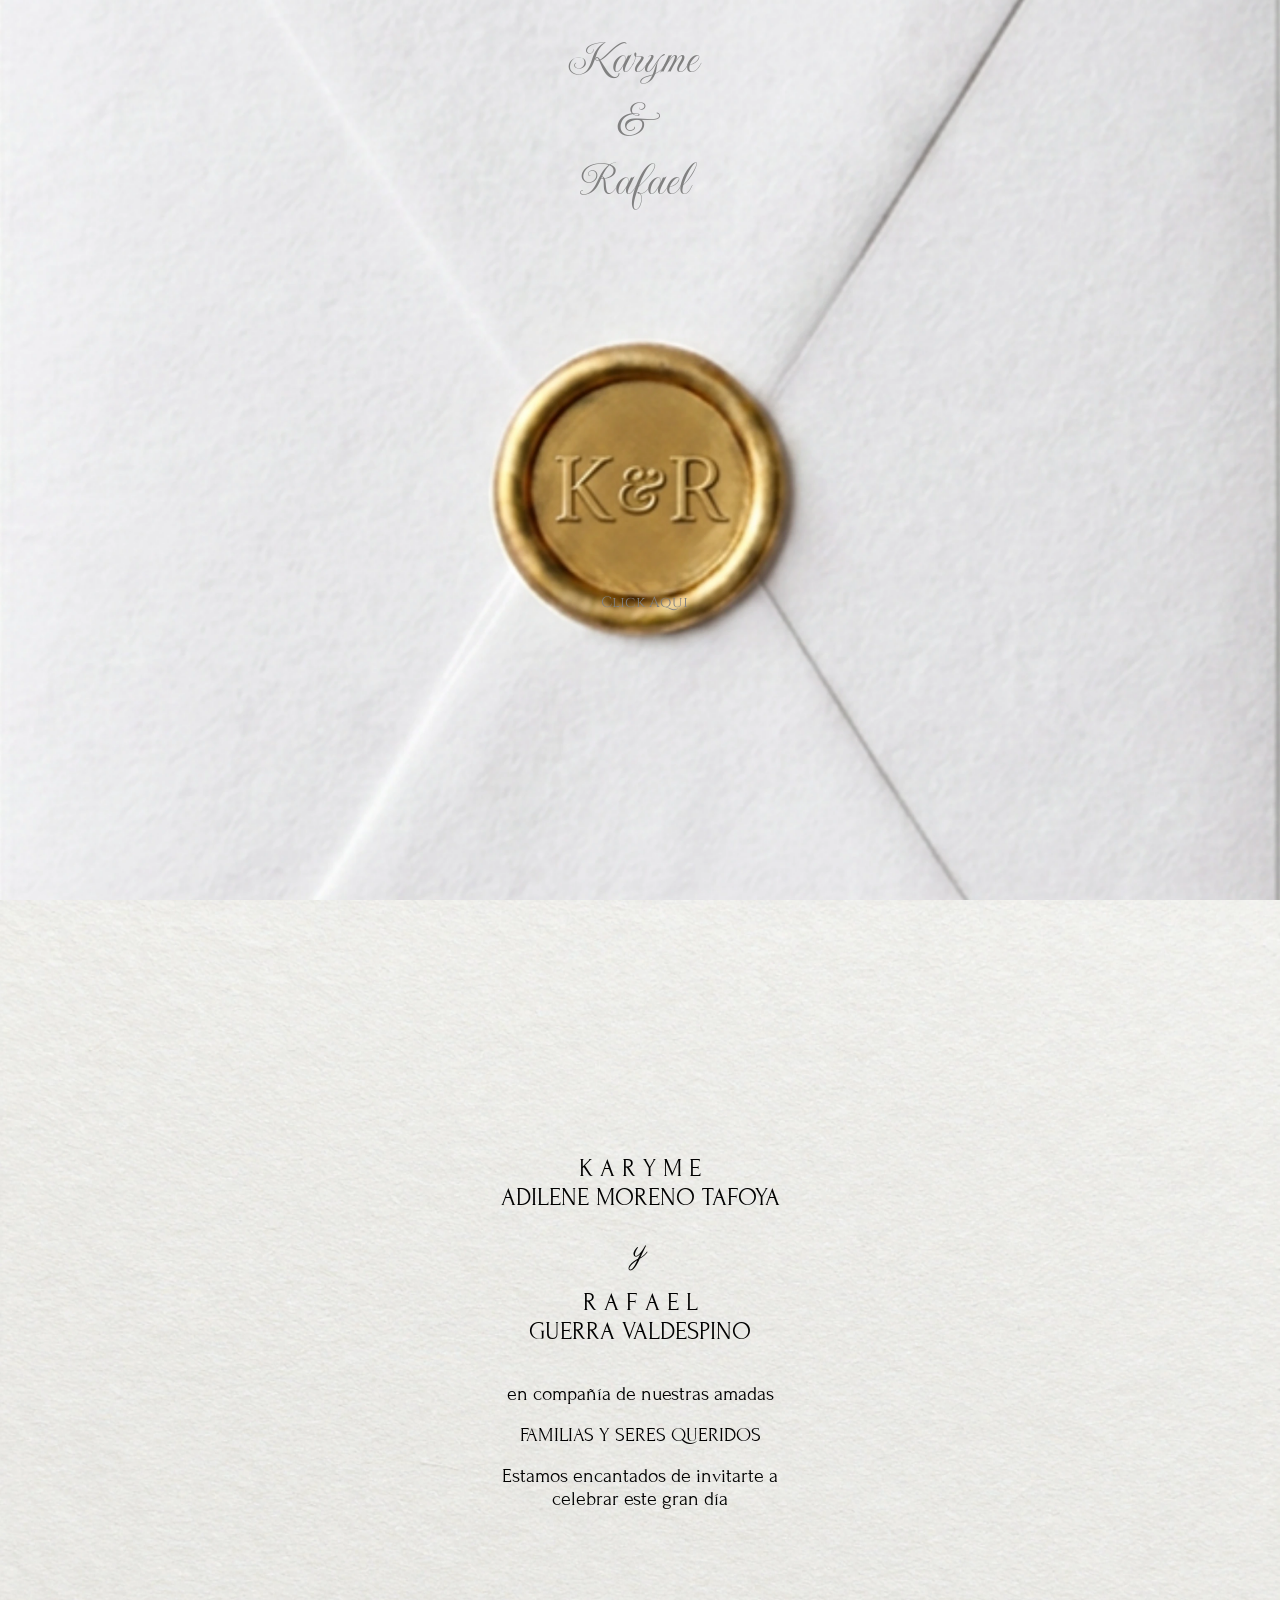
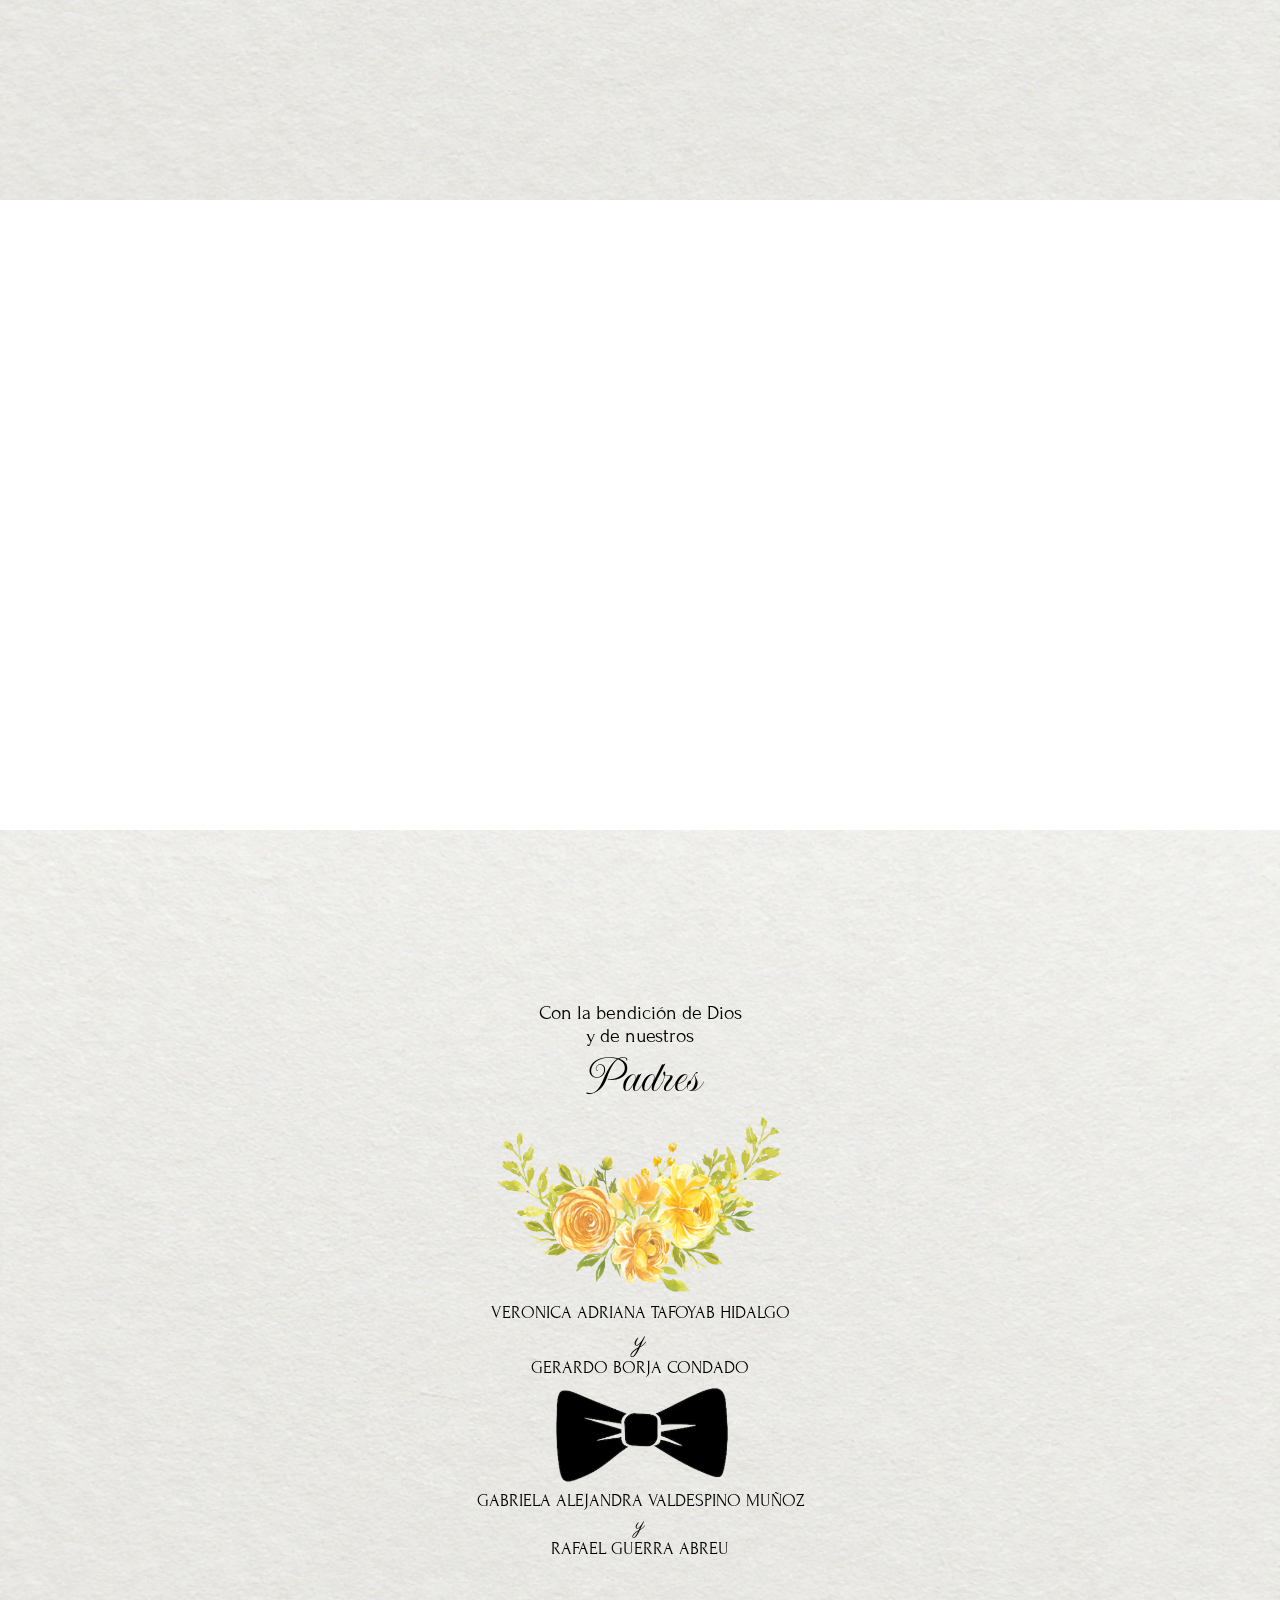
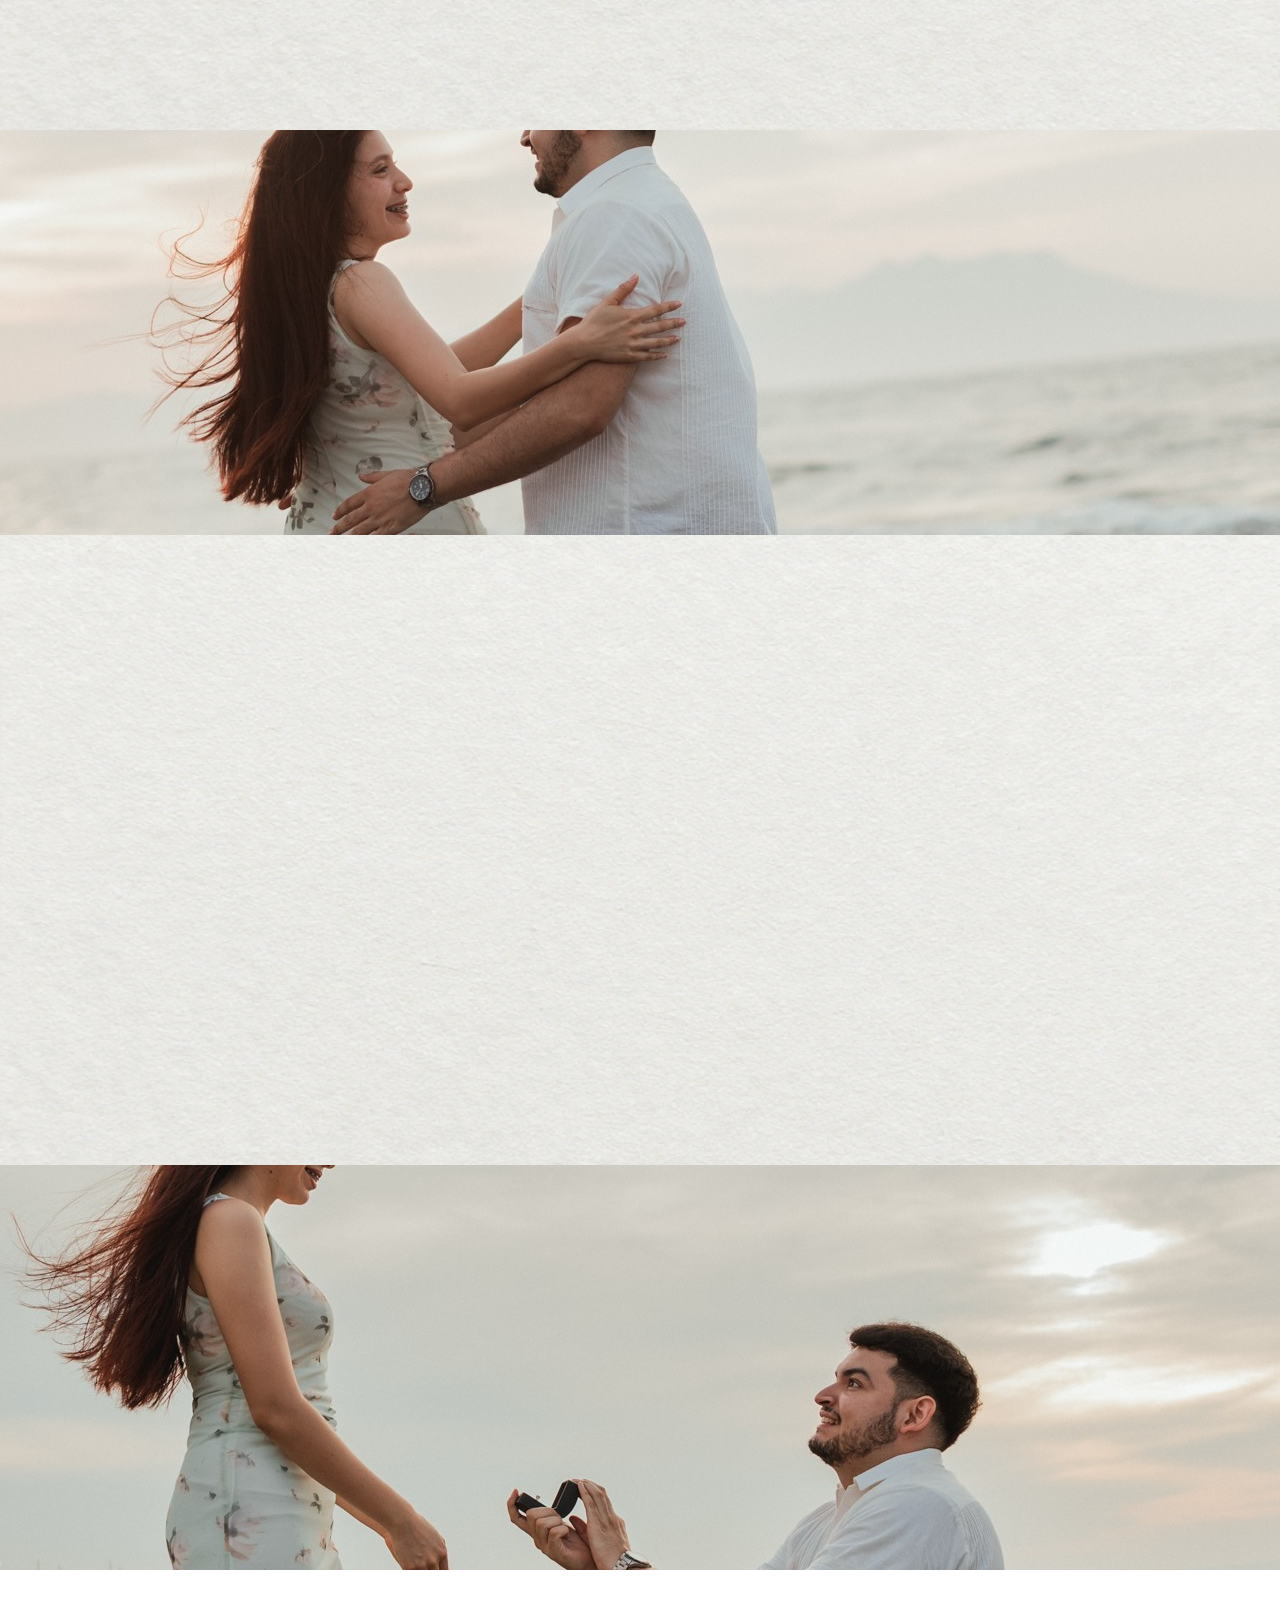
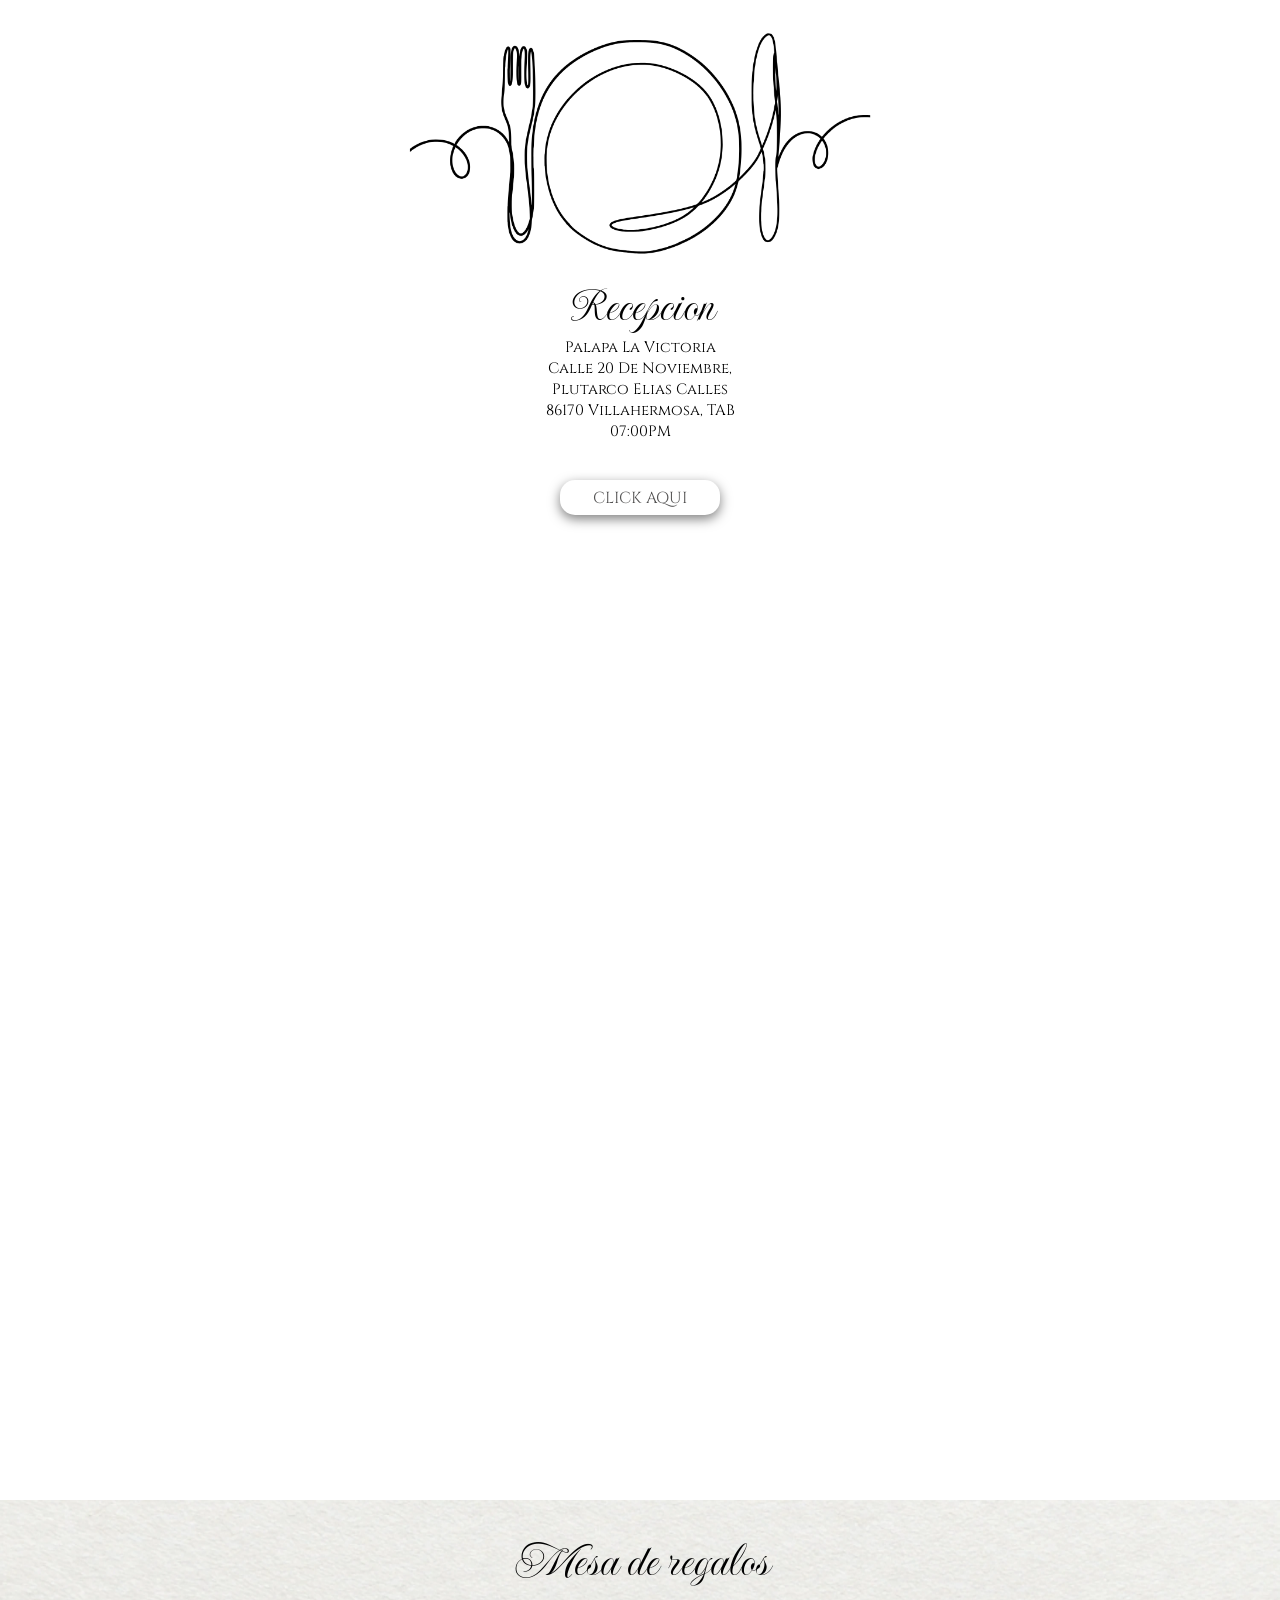
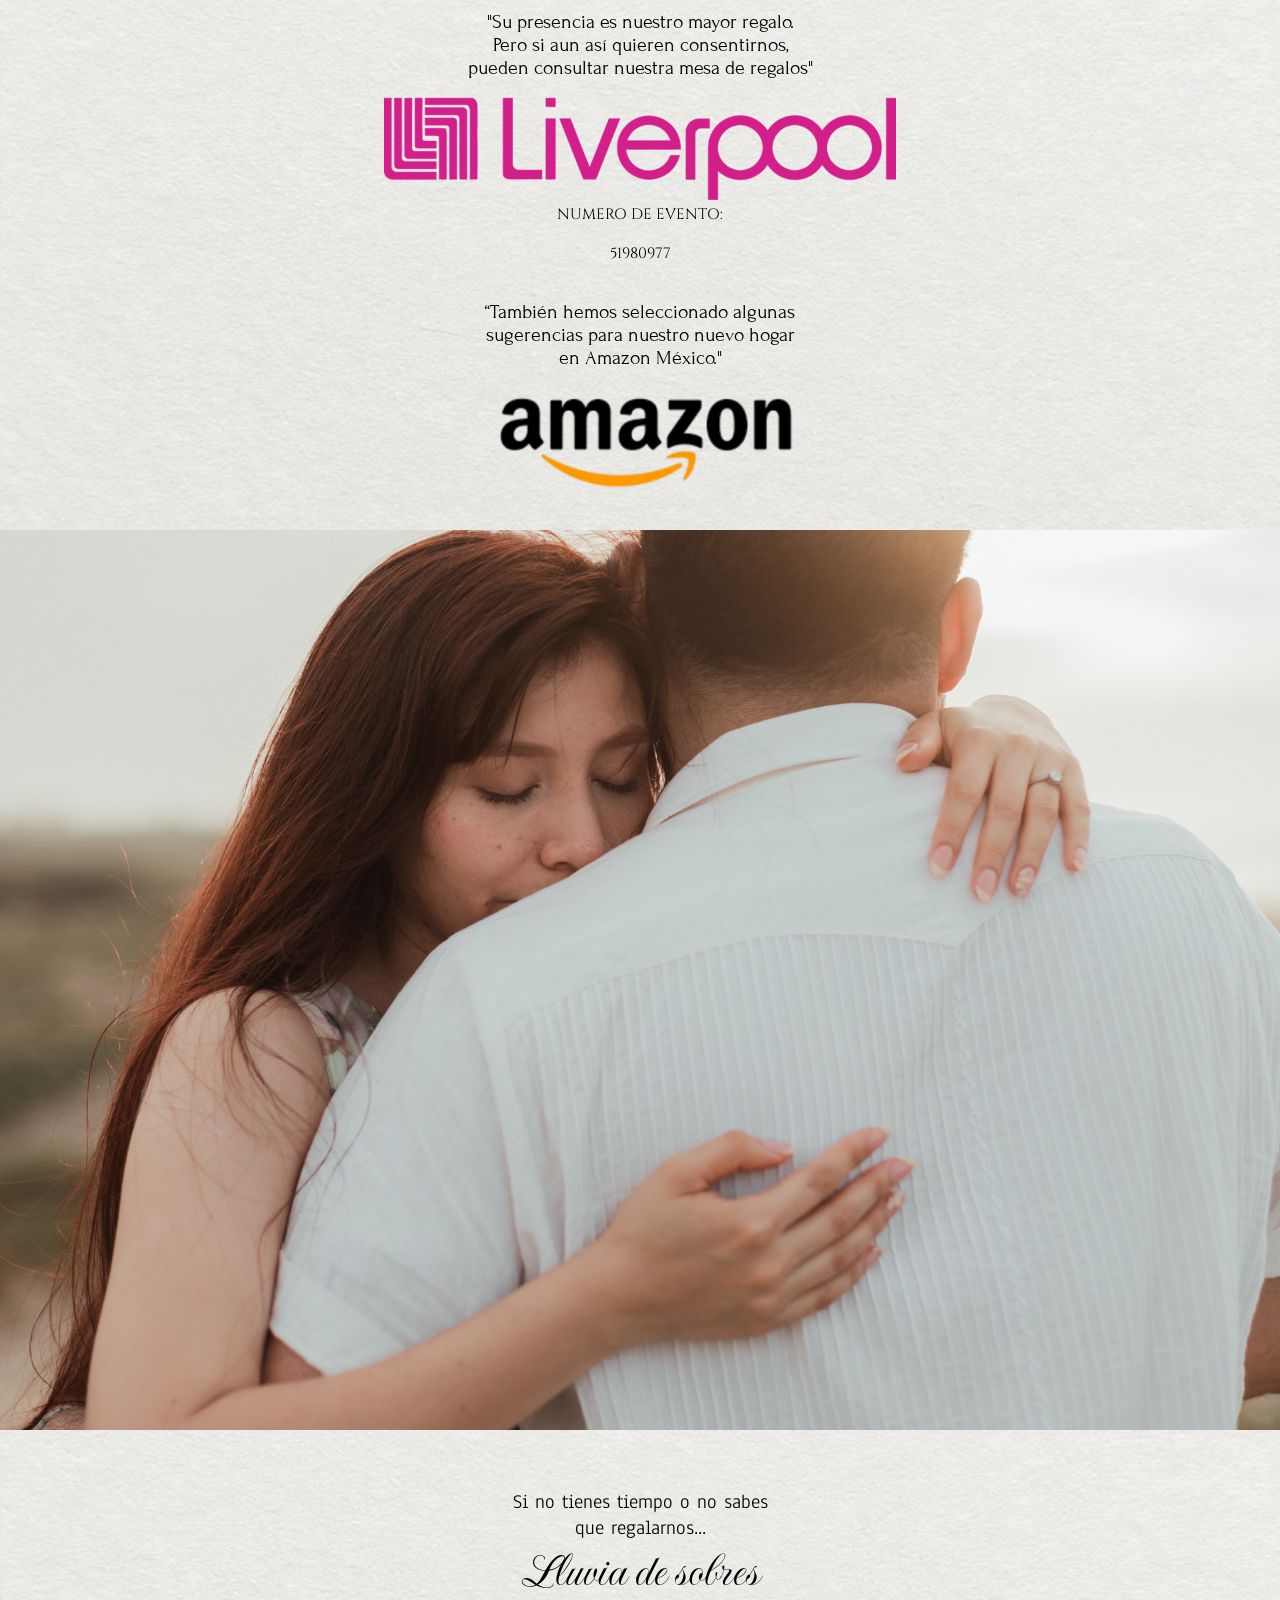
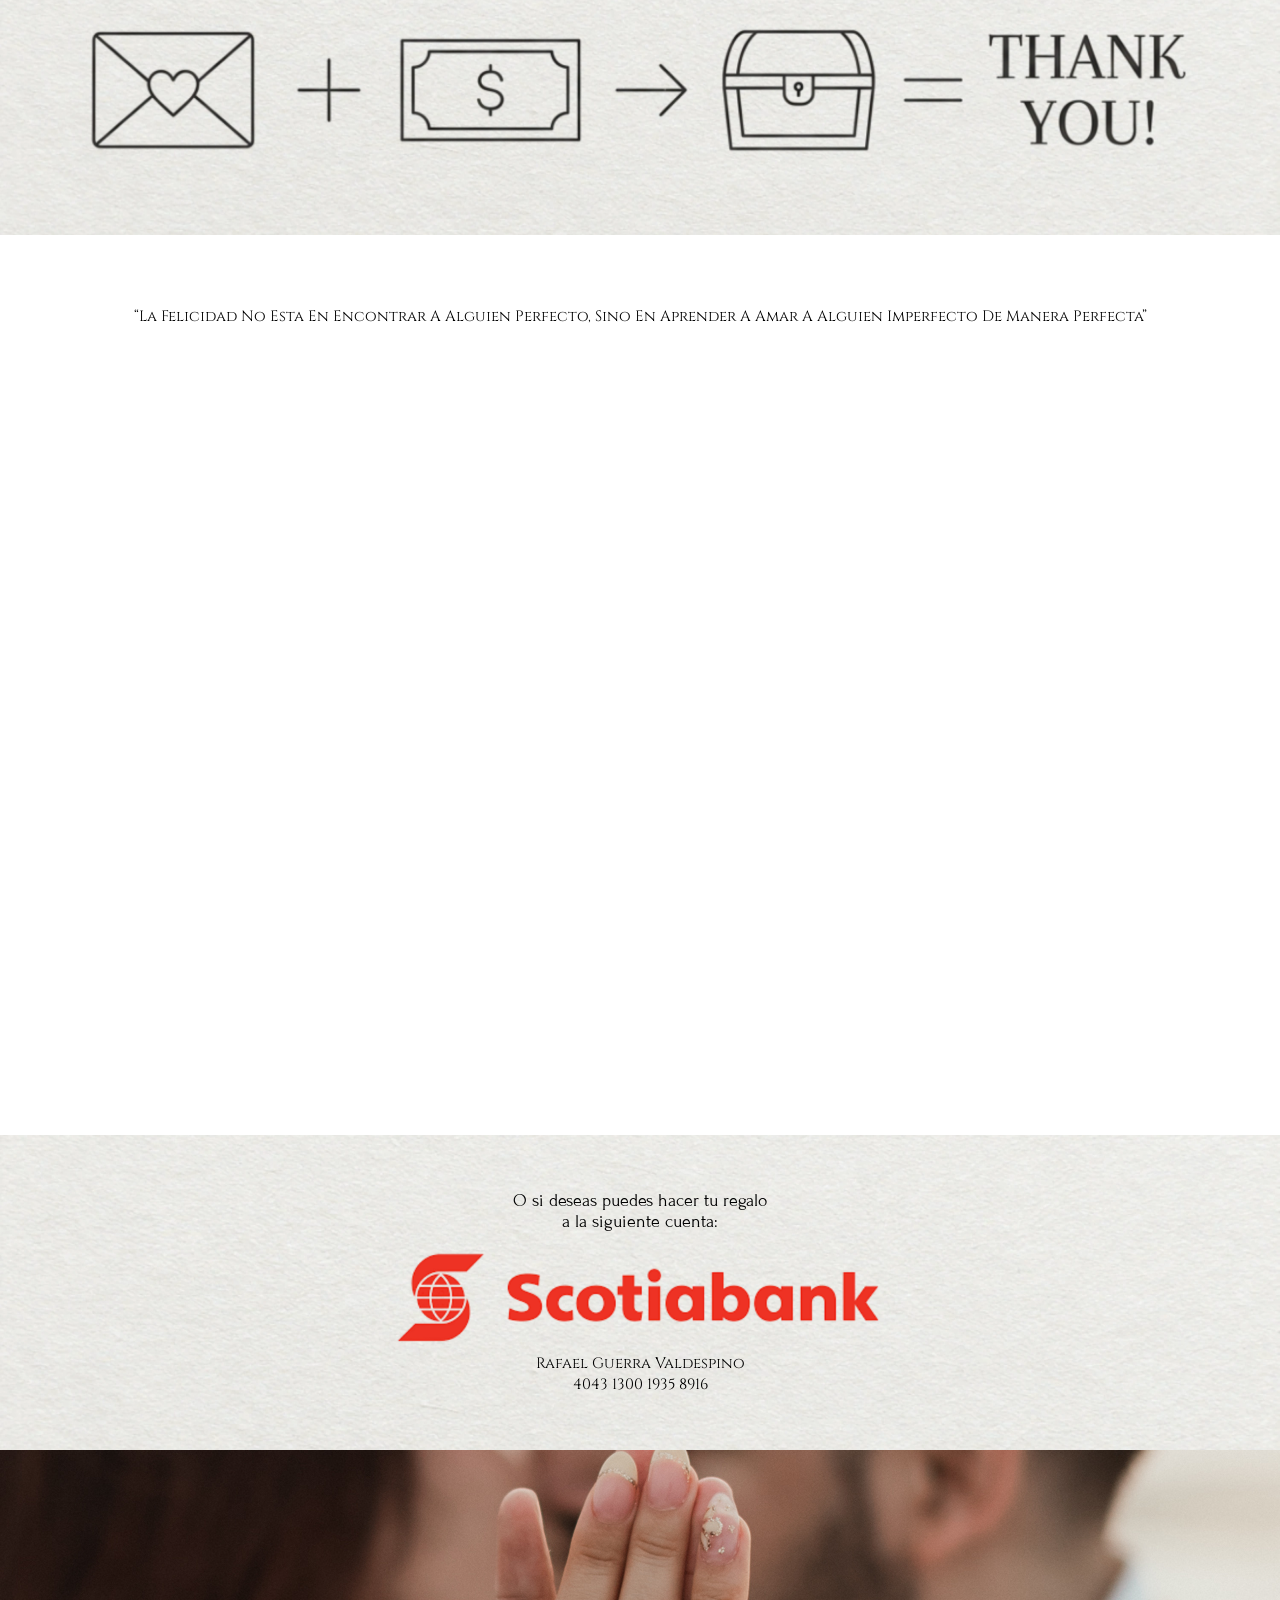
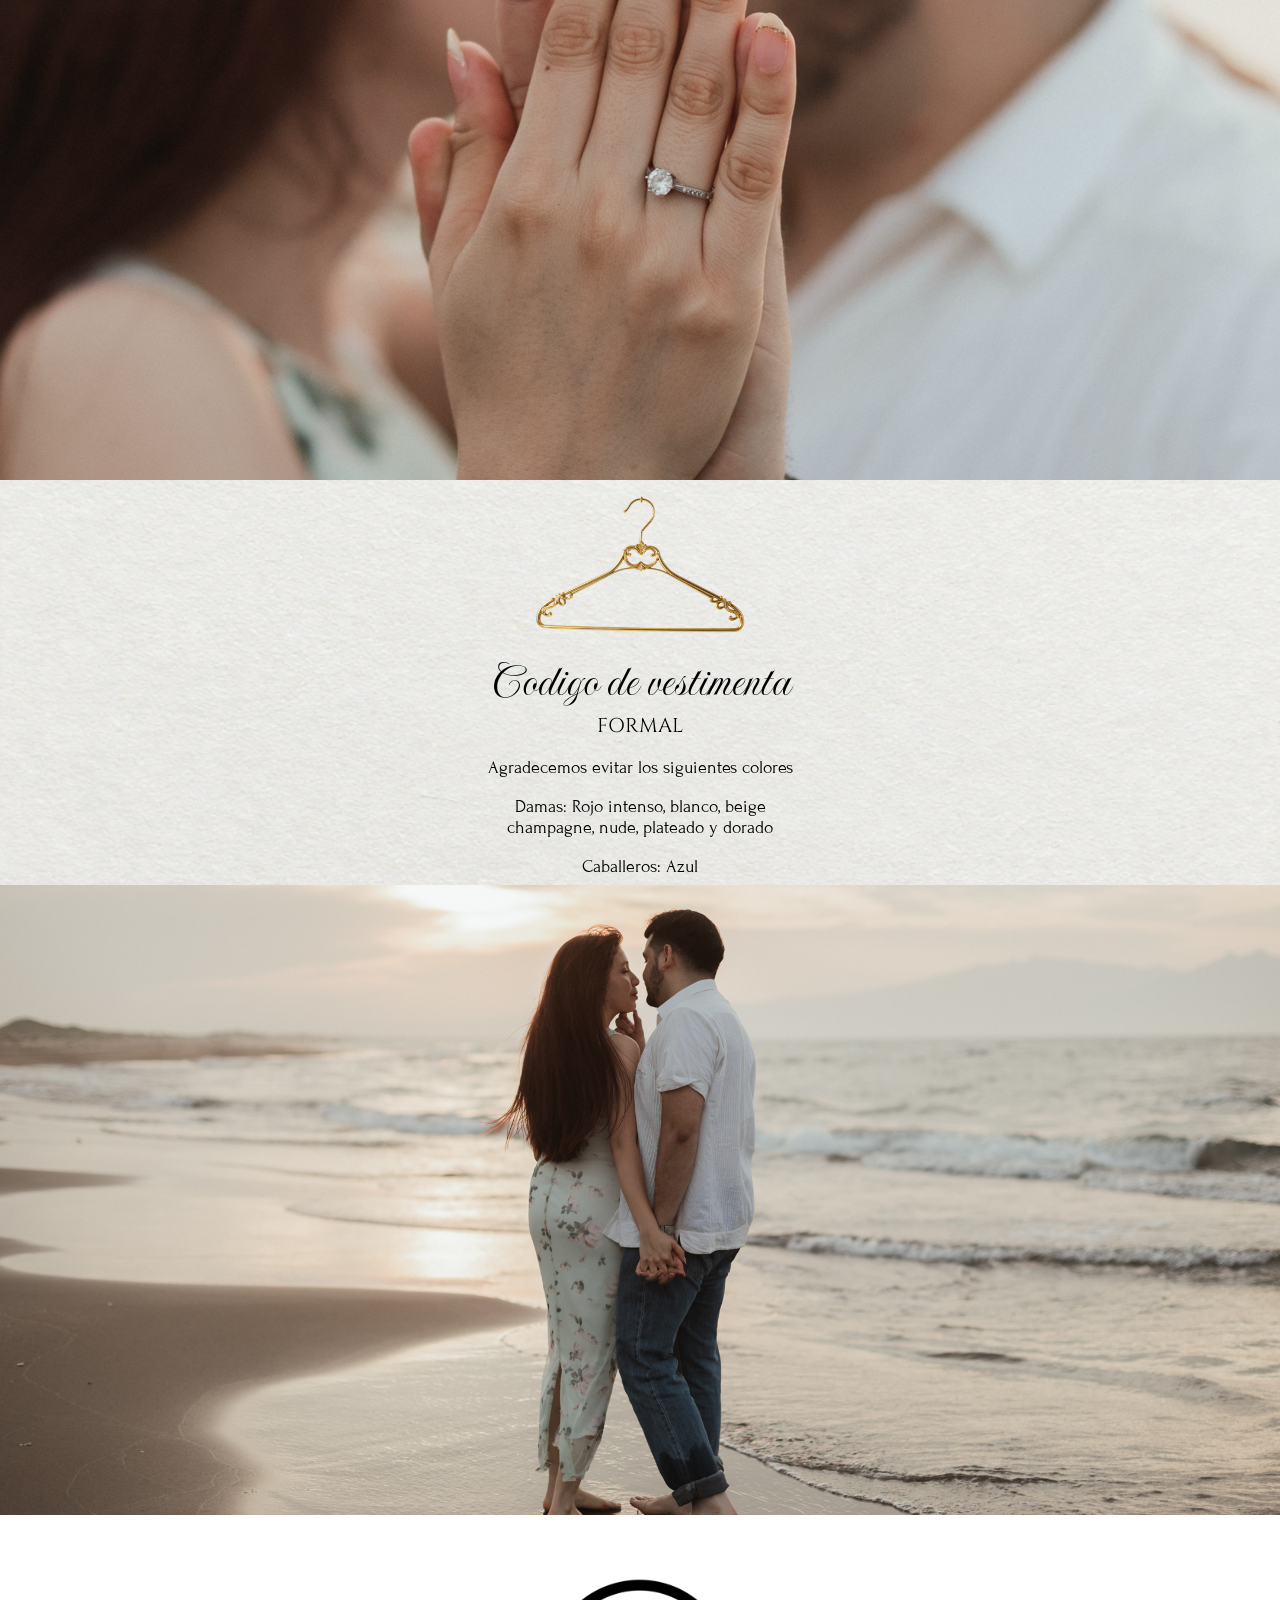
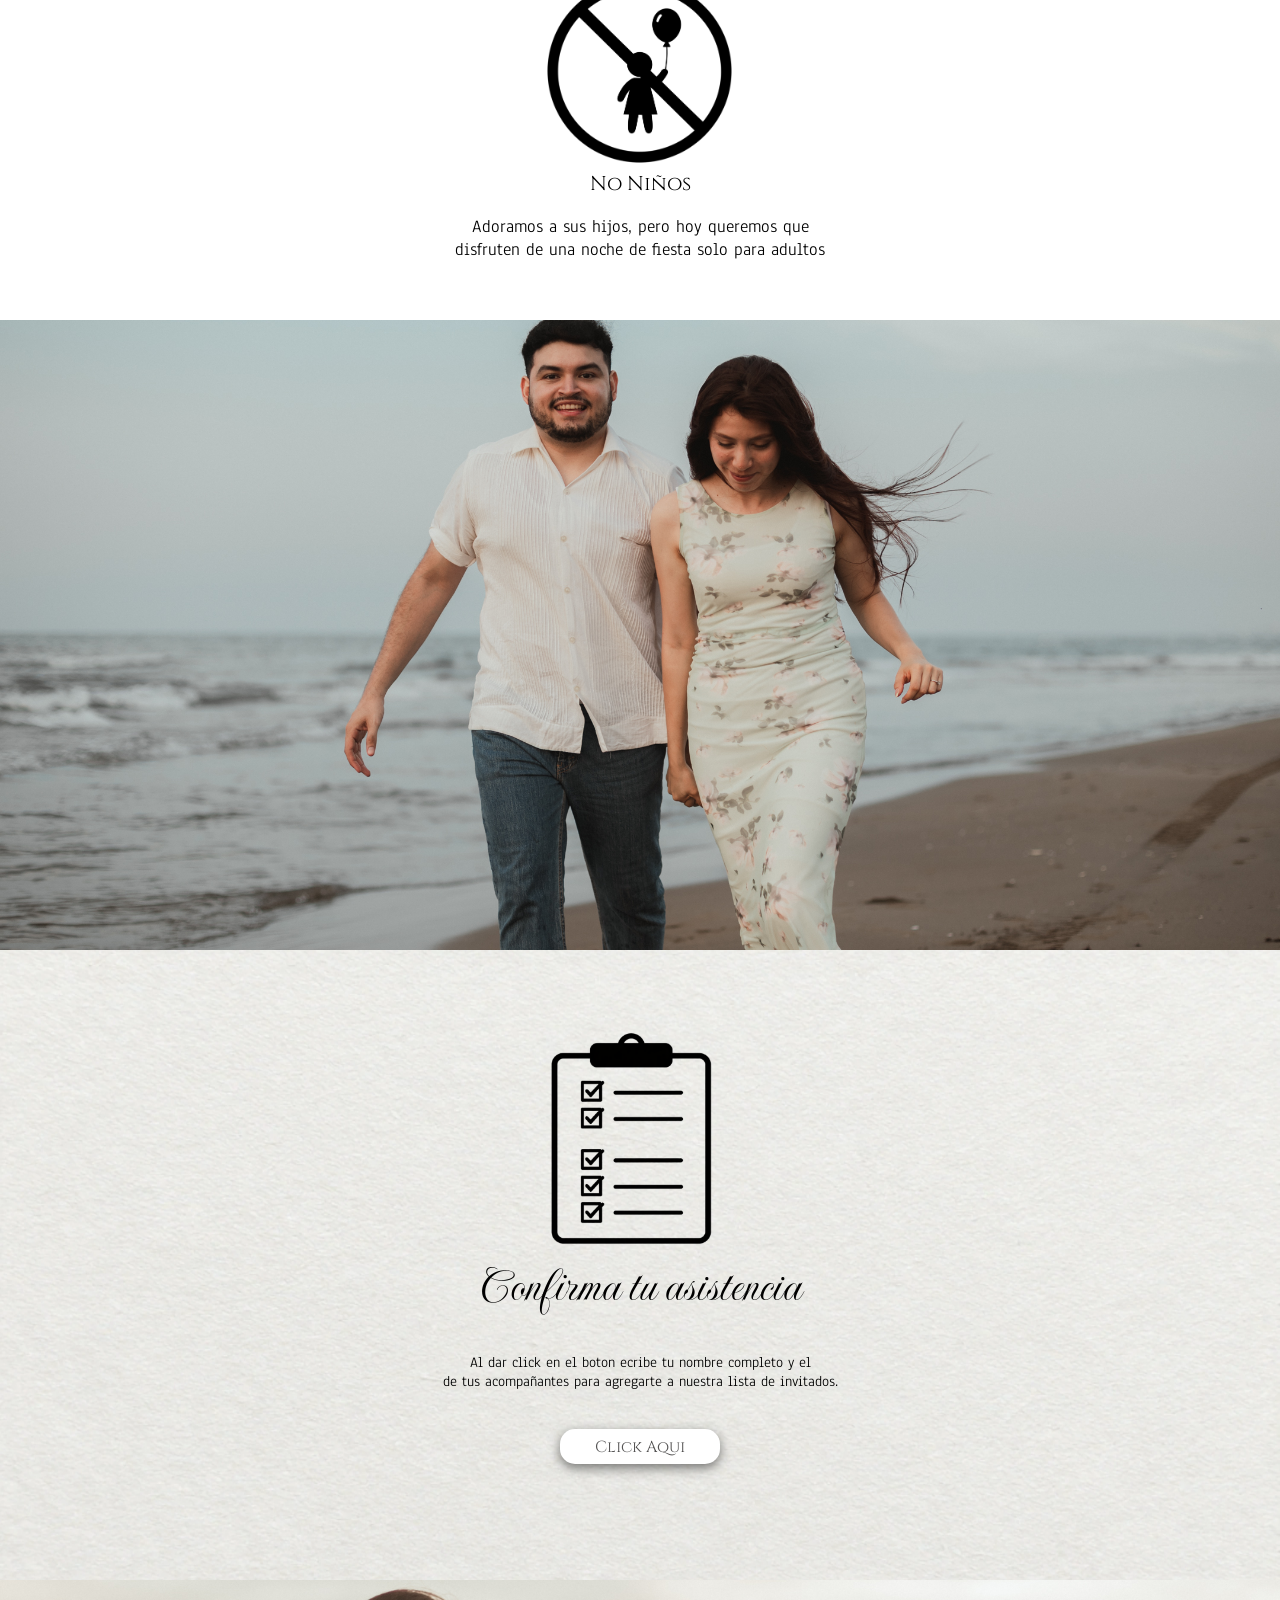
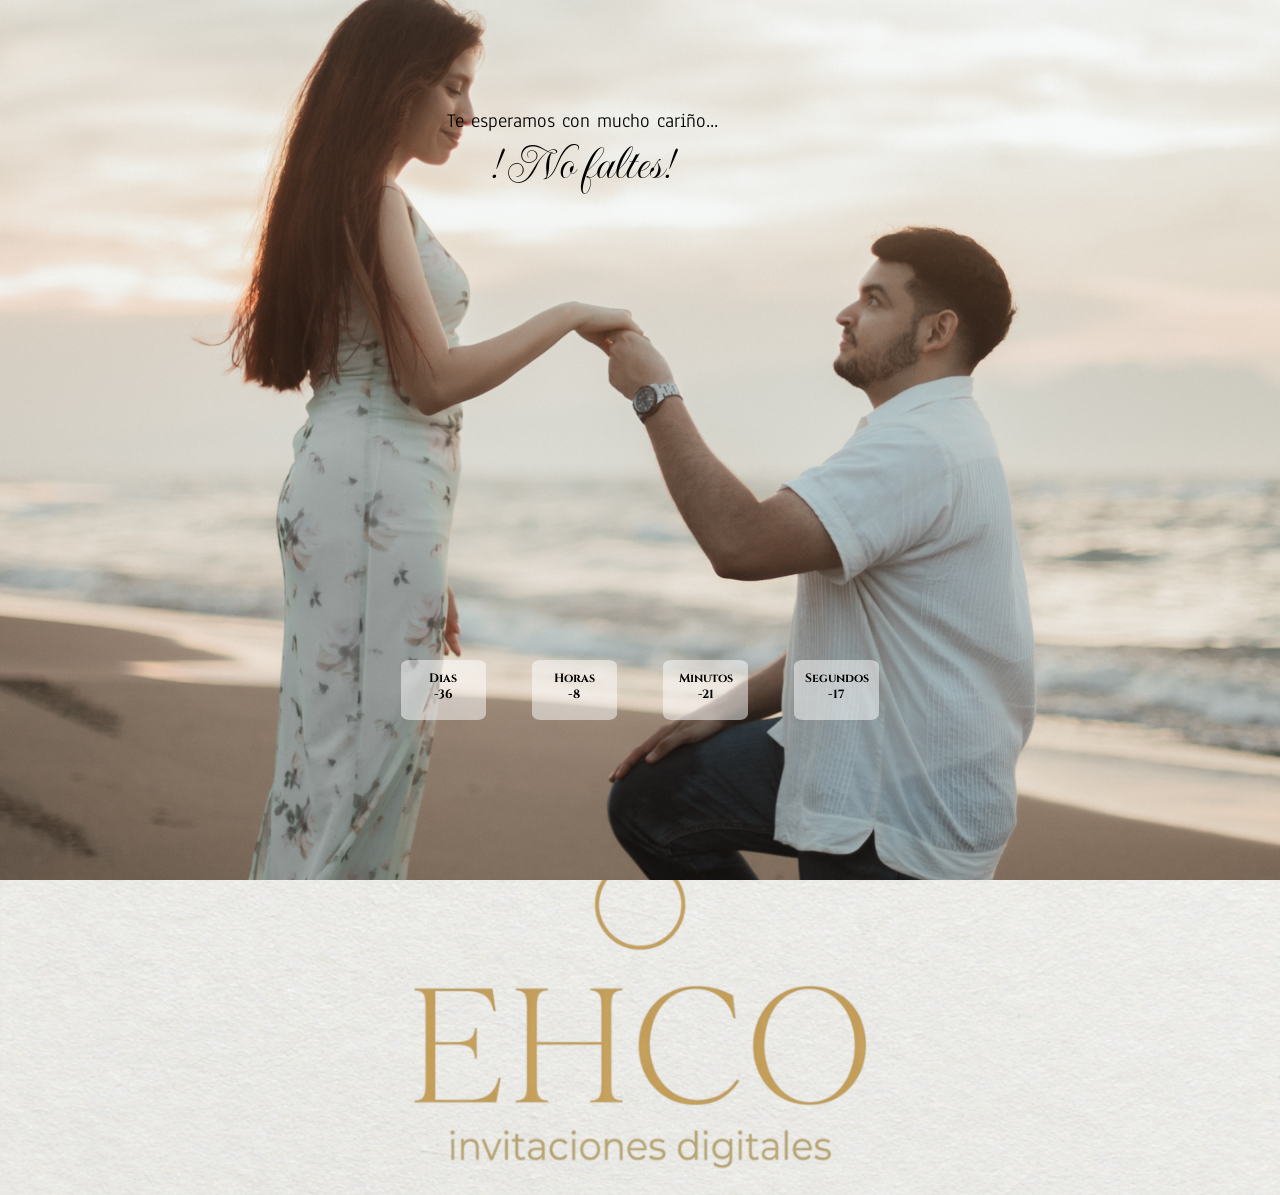
==== cynthia-sergio.html @ 46e9c55d "folder cynthia-sergio" ====
<!DOCTYPE html>
<html lang="en">
<head>
    <meta charset="UTF-8">
    <meta name="viewport" content="width=device-width, initial-scale=1.0">
    <title>Cynthia & Sergio</title>
    <link rel="stylesheet" href="styles.css"> 
    <link rel="icon" href="Kari-Rafa/img/anillos.png" type="image/png">  


    <link rel="preconnect" href="https://fonts.googleapis.com">
    <link rel="preconnect" href="https://fonts.gstatic.com" crossorigin>
    <link href="https://fonts.googleapis.com/css2?family=Anaheim:wght@400..800&family=Baskervville+SC:wght@400..700&family=Cedarville+Cursive&family=Cinzel:wght@400..900&family=Forum&family=Imperial+Script&family=Italianno&family=Parisienne&display=swap" rel="stylesheet">


</head>
<body>

<!--Cubierta-->
    <div id="botonPlay" class="contenedor-grande bg cover vanish-off">

        <div>
            <div class="texto-en-imagen imperial gray fs-50"><br><br> Karyme <br>& <br> Rafael</div>
            <button class="button-transparent cinzel gray fs-15">Click aqui</button>

        </div>

    </div>


<!-- El audio sin controles -->
    <audio id="miAudio" src="Kari-Rafa/Hasta Donde Te Quiero.mp3"></audio>

<!--Seccion 1-->
    <div class="contenedor-grande bg img1">
        <div class="texto-en-imagen">
            <p class="parisienne black fs-50"> <br>¡Nos casamos!</p>
            <p class="forum black fs-18">“Desde el primer día elegimos amarnos con la mirada puesta en el futuro. Hoy celebramos el inicio de nuestro para siempre” </p>
        </div>
    </div>
<!--Seccion 2-->
    <div class="contenedor-grande bg main">
        <div>
            <p class="forum black fs-25">K A R Y M E</p>
            <p class="forum black fs-25">ADILENE MORENO TAFOYA</p>
            <p><br></p>
            <P class="parisienne black fs-30">y</P>
            <p><br></p>
            <p class="forum black fs-25">R A F A E L</p>
            <p class="forum black fs-25">GUERRA VALDESPINO</p>
            <p><br></p>
            <p><br></p>
            <p class="forum black fs-20">en compañía de nuestras amadas</p>
            <p><br></p>
            <p class="forum black fs-20">FAMILIAS Y SERES QUERIDOS</p>
            <p><br></p>
            <p class="forum black fs-20">Estamos encantados de invitarte a  <br> celebrar este gran día</p>
            <p><br></p>
            <p><br></p>
        </div>
        <img class="imagen-extra-grande top left deg-180" src="Kari-Rafa/img/flowers-yellow.png" alt="">
        <img class="imagen-extra-grande bottom right deg-0" src="Kari-Rafa/img/flowers-yellow.png" alt="">

    </div>
<!--Seccion 3-->
<div class="contenedor-mediano">
    <img id="zoom-out-1" src="Kari-Rafa/img/004.jpg" alt="">
</div>


<!--Seccion 4-->
    <div class="contenedor-grande bg main">
        <div>
            <p class="forum black fs-20">Con la bendición de Dios <br> y de nuestros </p>
            <p class="imperial black fs-50">Padres</p>
            <img class="imagen-mediana" src="Kari-Rafa/img/ramo.png" alt="">
            <p class="forum black fs-18">VERONICA ADRIANA TAFOYAB HIDALGO</p>
            <p class="parisienne black fs-25">y</p>
            <p class="forum black fs-18">GERARDO BORJA CONDADO</p>
            <img class="imagen-chica" src="Kari-Rafa/img/corbatin4.png" alt="">
            <p class="forum black fs-18">GABRIELA ALEJANDRA VALDESPINO MUÑOZ</p>
            <p class="parisienne black fs-20">y</p>
            <p class="forum black fs-18">RAFAEL GUERRA ABREU</p>
        </div>
        <img class="imagen-grande top right deg-270" src="Kari-Rafa/img/flowers-yellow.png" alt="">
        <img class="imagen-grande bottom left deg-90" src="Kari-Rafa/img/flowers-yellow.png" alt="">
    </div>

<!--Seccion 5 -->
    <div class="contenedor-chico">
        <img id="zoom-in-1" src="Kari-Rafa/img/041.jpg" alt="">

    </div>

<!--Seccion 6-->
<!--    <div class="contenedor-chico bg bg1">
        <div>
            <img class="imagen-mediana" src="Kari-Rafa/img/rings.png" alt="">
            <p class="cinzel black fs-15">Y la compañia de nuestros</p>
            <p class="cinzel black fs-20">Padrinos</p>
            <p class="imperial black fs-30">Angeles Gutierrez</p>
            <p>&</p>
            <p class="imperial black fs-30">Edgar Ponce</p>
        </div>

        
        
        <img class="imagen-grande left-slide" src="Kari-Rafa/img/flowers-yellow.png" alt="">
    </div>
-->



<!--Seccion 7-->

    <div class="contenedor-mediano bg main">
        <img class="imagen-jumbo" src="Kari-Rafa/img/bg-fecha.png" alt="">
    </div>



<!--Seccion 8
    <div class="contenedor-chico">
        
        <div>
            <img class="imagen-chica" src="Kari-Rafa/img/cruz.png" alt="">
            <p class="imperial black fs-50">Misa</p>
            <p class="cinzel black fs-15">PARROQUIA INMACULADA CONCEPCION</p>
            <p class="cinzel black fs-15">Rafaela Rodriguez 6, El Jito,<br>85280 Etchojoa, Son.</p>
            <p class="cinzel black fs-15">05:00PM</p>
            <button class="button cinzel black"><a href="https://maps.app.goo.gl/ZY2rCdNDNii6emWr8" target="_blank">click aqui</a></button>
            
        </div>
    </div>
-->


<!--Seccion 9-->
<div class="contenedor-chico">
    <img id="zoom-in-2" src="Kari-Rafa/img/010 .jpg" alt="">
</div>


<!--Seccion 10-->
<div class="contenedor-mediano bg bg1">
        
    <div>
        <img class="imagen-grande" src="Kari-Rafa/img/losa.png" alt="">
        <p class="imperial black fs-50">Recepcion</p>
        <p class="cinzel black fs-15">Palapa La Victoria <br> Calle 20 de Noviembre,<br>Plutarco Elias Calles <br>86170 Villahermosa, TAB</p>
        <p class="cinzel black fs-15">07:00PM</p>
        <button class="button-bg cinzel black"><a href="https://maps.app.goo.gl/QDKrQtoynBu63t4M9" target="_blank">CLICK AQUI</a></button>
        
    </div>
    <img class="imagen-mediana deg-270 top right" src="Kari-Rafa/img/flowers-yellow.png" alt="">
    <img class="imagen-mediana deg-90 bottom left" src="Kari-Rafa/img/flowers-yellow.png" alt="">
</div>

<!--Seccion 11-->
    <div class="contenedor-grande bg img1">   </div>


<!--Seccion 12-->
    <div class="contenedor-mediano bg main">
        <div>
            <p class="imperial black fs-50">Mesa de regalos</p><br>
            <p class="forum black fs-20">"Su presencia es nuestro mayor regalo. <br> Pero si aun así quieren consentirnos, <br> pueden consultar nuestra mesa de regalos"</p>
            <p><br></p>
            <img class="imagen-grande" src="Kari-Rafa/img/liverpool.png" alt="">
            <br><p class="cinzel black fs-15">NUMERO DE EVENTO:</p><br>
            <P class="cinzel black fs-15">51980977</P><br><br>


            <p class="forum black fs-20">“También hemos seleccionado algunas <br> sugerencias para nuestro nuevo hogar <br> en Amazon México."</p>
            <p><br></p>
            <a href="https://www.amazon.com.mx/wedding/guest-view/JQ2LMXZ1VRI8"><img class="imagen-mediana" src="Kari-Rafa/img/amazon.png" alt=""></a>
    
        </div>
    </div>

<!--Seccion 13-->
    <div class="contenedor-grande bg img2"></div>
<!--Seccion 14-->
   <div class="contenedor-chico bg main">
        <div>
            <img class="imagen-chica" src="Kari-Rafa/img/sobre-corazon.png" alt="">
            <p class="anaheim black fs-20">Si no tienes tiempo o no sabes <br> que regalarnos...</p>
            <p class="imperial black fs-50">Lluvia de sobres</p>
            <img class="imagen-jumbo" src="Kari-Rafa/img/sobre.png" alt="">
        </div>
   </div>
<!--Seccion 15-->
    <div class="contenedor-grande bg img3">
        <div class="texto-en-imagen cinzel black fs-15">“La felicidad no esta en encontrar a alguien perfecto, sino en aprender a amar a alguien imperfecto de manera perfecta”</div>
    </div>
<!--Seccion 16-->
    <div class="contenedor-extra-chico bg main">
        <div>
            <p class="forum black fs-18">O si deseas puedes hacer tu regalo <br> a la siguiente cuenta:</p><br>
            <img class="imagen-grande" src="Kari-Rafa/img/banco-scotia.png" alt="">
            <p class="cinzel black fs-15">Rafael Guerra Valdespino</p>
            <P class="cinzel black fs-15">4043 1300 1935 8916</P>
        </div>
    </div>
<!--Seccion 17-->
<div class="contenedor-mediano">
    <img id="zoom-out-2" src="Kari-Rafa/img/054.jpg" alt="">
</div>
<!--Seccion 18-->
<div class="contenedor-chico bg main">
    <div>
        <img class="imagen-mediana" src="Kari-Rafa/img/gancho.png" alt="">
        <p class="imperial black fs-50">Codigo de vestimenta</p>
        <p class="cinzel black fs-20">FORMAL</p><br>
        <P class="forum black fs-18">Agradecemos evitar los siguientes colores</P><br>
        <P class="forum black fs-18">Damas: Rojo intenso, blanco, beige <br>  champagne, nude, plateado y dorado</P>
        <br><P class="forum black fs-18">Caballeros: Azul </P>
        
    </div>
</div>

<!--Seccion 19-->

    <div class="contenedor-mediano bg img4"></div>

   

<!--Seccion 20-->

<div class="contenedor-chico bg bg1">
    <div>
        <img class="imagen-chica" src="Kari-Rafa/img/no-kids.png" alt="">
        <p class="cinzel black fs-20">No niños</p><br>
        <p class="anaheim black fs-5">Adoramos a sus hijos, pero hoy queremos que <br> disfruten de una noche de fiesta solo para adultos</p>
    </div>
    <img class="imagen-mediana deg-270 top right" src="Kari-Rafa/img/flowers-yellow.png" alt="">
    <img class="imagen-mediana deg-90 bottom left" src="Kari-Rafa/img/flowers-yellow.png" alt="">
</div>
<!--Seccion 21-->
<div class="contenedor-mediano bg img7">


</div>


<!--Seccion 22-->

<div class="contenedor-mediano bg main">
    <div>
        <img class="imagen-chica" src="Kari-Rafa/img/check.png" alt="">
        <p class="imperial black fs-50">Confirma tu asistencia</p>
        <p><br><br></p>
        <p class="anaheim black fs-15"> Al dar click en el boton ecribe tu nombre completo y el <br> de tus acompañantes para agregarte a nuestra lista de invitados.</p>
        <button class="button cinzel black"><a href="https://docs.google.com/forms/d/e/1FAIpQLSdJBKLsX7voGZj5PR9J-Li6R71xI9f-EENSNxwW7a6JtZ3few/viewform" target="_blank">Click aqui</a></button>
    </div>
</div>

<!--Seccion 23-->
<div class="contenedor-grande bg img6">
    <div class="Counter-contenedor">
        <p class="anaheim black fs-20 texto-en-imagen">Te esperamos con mucho cariño...</p>
        <p class="imperial black texto-en-imagen">!No faltes!</p><br><br><br><br>
        <div class="counter">
            <div class="box">
                <div class="cinzel black fs-12">  Dias  </div>
                <div id="dias" class="number cinzel black fs-12">00</div>
            </div>
            <div class="box">
                <div class="cinzel black fs-12">  Horas </div>
                <div id="horas" class="number cinzel black fs-12">24</div>
            </div>  
            <div class="box">
                <div class="cinzel black fs-12">Minutos </div>
                <div id="minutos" class="number cinzel black fs-12">365</div>
            </div>
            <div class="box">
                <div class="cinzel black fs-12">Segundos</div>
                <div id="segundos" class="number cinzel black fs-12">24</div>
            </div>
        </div>
    </div>
</div>

<!--Seccion final-->
<div class="contenedor-extra-chico bg main">
    <img class="imagen-extra-grande" src="img/EHCO.png" alt="">
</div>



    <!--MAQUETADO PRINCIPAL

    <div class="contenedor-grande bg bg1"> 

        <div>
            <h1>Este es un H1</h1>
            <p>parrafos medianos</p>
            <img class="imagen-mediana" src="Kari-Rafa/img/rings.png" alt="">
            <p>parrafos medianos</p>
            <p>parrafos medianos</p>
            <img class="imagen-mediana" src="Kari-Rafa/img/traje.png" alt="">
            <p>parrafos medianos</p>
            <p>parrafos medianos</p>
            <img class="imagen-mediana" src="Kari-Rafa/img/Vestido.png" alt="">
            <p>parrafos medianos</p>
            <p>parrafos medianos</p>
            <p>parrafos medianos</p>
            <p>parrafos medianos</p>
            <p>parrafos medianos</p>
            <p>parrafos medianos</p>
        </div>

        <img class="top imagen-chica" src="Kari-Rafa/img/anillos.png" alt="">
        <img class="bottom imagen-chica" src="Kari-Rafa/img/anillos.png" alt="">
        <img class="left imagen-chica" src="Kari-Rafa/img/anillos.png" alt="">
        <img class="right imagen-chica" src="Kari-Rafa/img/anillos.png" alt="">
        <img class="bottom right imagen-chica" src="Kari-Rafa/img/anillos.png" alt="">
        <img class="top left imagen-chica" src="Kari-Rafa/img/anillos.png" alt="">
        
    
        

    </div>
    
    --> 






    <script src="https://unpkg.co/gsap@3/dist/gsap.min.js"></script>
    <script src="https://unpkg.com/gsap@3/dist/ScrollTrigger.min.js"></script>
    <script src="script.js"></script>
</body>
</html>
---- styles.css ----
body{
  margin:0;
}

/*Fonta families*/
/**************************************************************************************************/
/**************************************************************************************************/
.italianno{
  font-family: "Italianno", cursive;
  font-size: 50px;
  font-weight: normal;
  font-style: italic;
  text-shadow: 2px 2px 4px rgba(0, 0, 0, 0.3);
}

.Bacasime{
  font-family: "Bacasime Antique", cursive;
  font-size: 20px;
  font-weight: 300;
  font-style: normal;
}

.imperial{
  font-family: "Imperial Script", cursive;
  font-weight: 400;
  font-style: normal;
  font-size: 50px;
}


.anaheim {
  font-family: "Anaheim", sans-serif;
  font-optical-sizing: auto;
  font-weight: weight;
  font-style: normal;
  font-size: 18px;
}


.cinzel{
  font-family: "Cinzel", serif;
  font-optical-sizing: auto;
  font-weight: weight;
  font-style: normal;
  font-size: 16px;
  text-transform: capitalize ;
}


.forum {
  font-family: "Forum", serif;
  font-weight: 400;
  font-style: normal;
}


.parisienne {
  font-family: "Parisienne", cursive;
  font-weight: 400;
  font-style: normal;
}



.fs-12{
  font-size: 12px;
}

.fs-15{
  font-size: 15px;
}

.fs-18{
  font-size: 18px;
}
.fs-20{
  font-size: 20px;
}
.fs-25{
  font-size: 25px;
}
.fs-30{
  font-size: 30px;
}
.fs-50{
  font-size: 50px;
}
.bold{
  font-weight: bold;
}

/*Font Colors*/
/**************************************************************************************************/
/**************************************************************************************************/
.white{
  color: white;
}
.black{
  color: black;
}
.gray-shadow{
  color: transparent;
  background-color: rgba(13, 13, 13, 0.7);
  -webkit-background-clip: text;
  text-shadow: rgba(255,255,255,0.2) 0 5px 6px, rgba(51, 50, 50, 0.2) 1px 3px 3px;

}
.gray{
  color: gray;
}
/**************************************************************************************************/
/**************************************************************************************************/
.texto-en-imagen{
  position: relative;
  bottom:41vh;
  border-style: none;
  width: 90%;
}

/*Contenedores-espaciador*/
/**************************************************************************************************/
/**************************************************************************************************/

.contenedor-grande{
  display:flex; /*flex*/
  align-items: center;
  justify-content:center;
  text-align: center;
  width: 100%;
  height: 100vh;
  background-color: white;/*ELIMINAR*/
  position:relative;
  overflow: hidden;
  border-style: none;
}

.contenedor-mediano{
  display:flex; /*flex*/
  align-items: center;
  justify-content:center;
  text-align: center;
  width: 100%;
  height: 70vh;
  background-color: white;/*ELIMINAR*/
  position:relative;
  overflow: hidden;
  border-style: none;
}

.contenedor-chico{
  display:flex; /*flex*/
  align-items: center;
  justify-content:center;
  text-align: center;
  width: 100%;
  height: 45vh;
  background-color: white;/*ELIMINAR*/
  position:relative;
  overflow: hidden;
  border-style: none;
}

.contenedor-extra-chico{
  display:flex; /*flex*/
  align-items: center;
  justify-content:center;
  text-align: center;
  width: 100%;
  height: 35vh;
  background-color: white;/*ELIMINAR*/
  position:relative;
  overflow: hidden;
  border-style: none;
}


.espaciador{
  display:flex; /*flex*/
  align-items: center;
  justify-content:center;
  text-align: center;
  width: 100%;
  height: 10vh;
  background-color: white;/*ELIMINAR*/
  position:relative;
  overflow: hidden;
}


/**************************************************************************************************/
/**************************************************************************************************/

.top{
  position: absolute;
  top:-5%;
}
.bottom{
  position: absolute;
  bottom: -5%;
}
.left{
  position: absolute;
  left: -5%;
}

.right{
  position: absolute;
  right: -5%;
}
.middle{
  position: absolute;
  top: 50%;
}
.center{
  position: absolute;
  left: 50%;
}

.deg-45{
  transform: rotate(45deg);
}
.deg-90{
  transform: rotate(90deg);
}
.deg-135{
  transform: rotate(135deg);
}
.deg-180{
  transform: rotate(180deg);
}
.deg-270{
  transform: rotate(270deg);
}
.deg-360{
  transform: rotate(360deg);
}
/**************************************************************************************************/
/**************************************************************************************************/

.imagen-chica{
  width: 15%;
}
.imagen-mediana{
  width: 25%;
}

.imagen-grande{
width: 40%;  
}
.imagen-extra-grande{
  width: 60%;
}
.imagen-jumbo{
  width: 90%;
}
/*IMAGES*/
/********************************************************************************/
/********************************************************************************/
.cover{
  background-image: url('Kari-Rafa/img/k&R.webp');
  text-align: center;
  justify-content: center;
  align-items: center;
  position: fixed;
  z-index: 1;
  scale: 1;
}

.main{
  background-image: url('Kari-Rafa/img/main.webp');
}

.img1{
  background-image: url('Kari-Rafa/img/024.jpg');     
}
.img2{
  background-image: url('Kari-Rafa/img/029.jpg');      
}
.img3{
  background-image: url('Kari-Rafa/img/051.jpg');    
}

.img4{
  background-image: url('Kari-Rafa/img/052.jpg');
}

.img5{
  background-image: url('Kari-Rafa/img/033.jpg');
}

.img6{
  background-image: url('Kari-Rafa/img/069.jpg');
}

.img7{
  background-image: url('Kari-Rafa/img/046.jpg');
}
.img8{
  background-image: url('');
}

.img9{
  background-image: url('');
}


.bg{
  background-size:cover;   /*contain*/
  background-position: center;   /* Centers the image */
  background-repeat: no-repeat;  /* Prevents tiling */
  background-attachment: scroll ;
}

.bg1{
  background-image: url('Kari-Rafa/img/bg-yellow.png');
}

.bg2{
  background-image: url('Kari-Rafa/img/background1.png');
}



/*EFECTOS*
/***************************************************************************************************/
/***************************************************************************************************/
.left-slide{
 
  position: absolute;
  left: 0%;
  bottom: -7%;
  transition: transform ease 2.5s;
  transform: rotate(90deg) translateY(70%);
}
.left-slide-on{
  position: absolute;
  left: 0%;
  bottom: -7%;
  transform: rotate(90deg) translateY(15%);
}



.zoom{ /*Clase para hacer zoom en conjunto con la clase ".zoom-on" la cual trabaja con Javascript.
  Se agrega la clase a un elemento "img" que este dentro de un elemento "div" con la clase
  "container-img"    */
  transition: transform ease 4s, opacity 0.5s ;
  transform: scale(.4);
}

.zoom-on{
  transform: scale(.5);
  opacity: 1;
}

.vanish-off{
  display:flex;
  transition: transform ease 2.5s ;
  opacity: 1;
}

.vanish-on{
  height: 0px;
  width: 0px;
  display: flex;
  transition: transform ease 2.5s;
  opacity: 0;
}

/*CONTADOR*/
/********************************************************************************/
/********************************************************************************/


.Counter-contenedor{
  position: relative;
  top: 20%;
  width: 90%;

}

.counter{
  display: flex;
  align-items: center;
  justify-content: center;
  font-weight: bold;

  width: 100%;/*********************/
}
.box{ 
  padding: 10px;
  margin: 2%;
  border-radius: 10%;
  width: 65px;
  height: 40px;
  text-align:center;
  justify-content:center;
  align-items: center;
  background-color: rgba(255,255,255,0.5);

}


/********************************************************************/
/********************************************************************/
/********************************************************************/
/*Buttons*/

a{
  color: rgb(83, 82, 82);
  text-decoration: none;

}

.button{
  margin: 3%;
  border-radius: 0%;
  width: 160px;
  height: 35px;
  border-radius: 15px;
  background-color: white;
  border-style:none;
  border-color:white;
  box-shadow: 0 4px 12px rgba(1, 1, 0, 0.5);
  
}

.button:hover{
  box-shadow: 0 4px 12px rgba(1, 1, 5, 5);
}

.button-bg{
  margin: 3%;
  border-radius: 0%;
  width: 160px;
  height: 35px;
  background-color: rgba(0, 0, 0, 0);
  border-radius: 15px;
  border-style:none;
  border-color:white;
  box-shadow: 0 4px 12px rgba(1, 1, 0, 0.5);
}

.button-bg:hover{
  margin: 3%;
  border-radius: 0%;
  width: 160px;
  height: 35px;
  background-color: rgba(0, 0, 0, 0);
  border-radius: 15px;
  border-style:none;
  border-color:white;
  box-shadow: 0 4px 12px rgba(1, 1, 5, 5);
}

.button-transparent{
  margin: 3%;
  border-radius: 0%;
  width: 160px;
  height: 35px;
  border-radius: 15px;
  background-color: rgba(0, 0, 0, 0);
  border-style:none;
  
}


div,p, img{
  border-style: none;
  margin: 0%;

}
body {
  margin: 0;
  padding: 0;
  font-family: sans-serif;
}

section {
  height: 100vh;
  display: flex;
  justify-content: center;
  align-items: center;
}

h2 {
  font-size: 20px;
  text-align: center;
  font-weight: 900;
}



/*Eliminar la clase zoom que ya no se utilizara*/
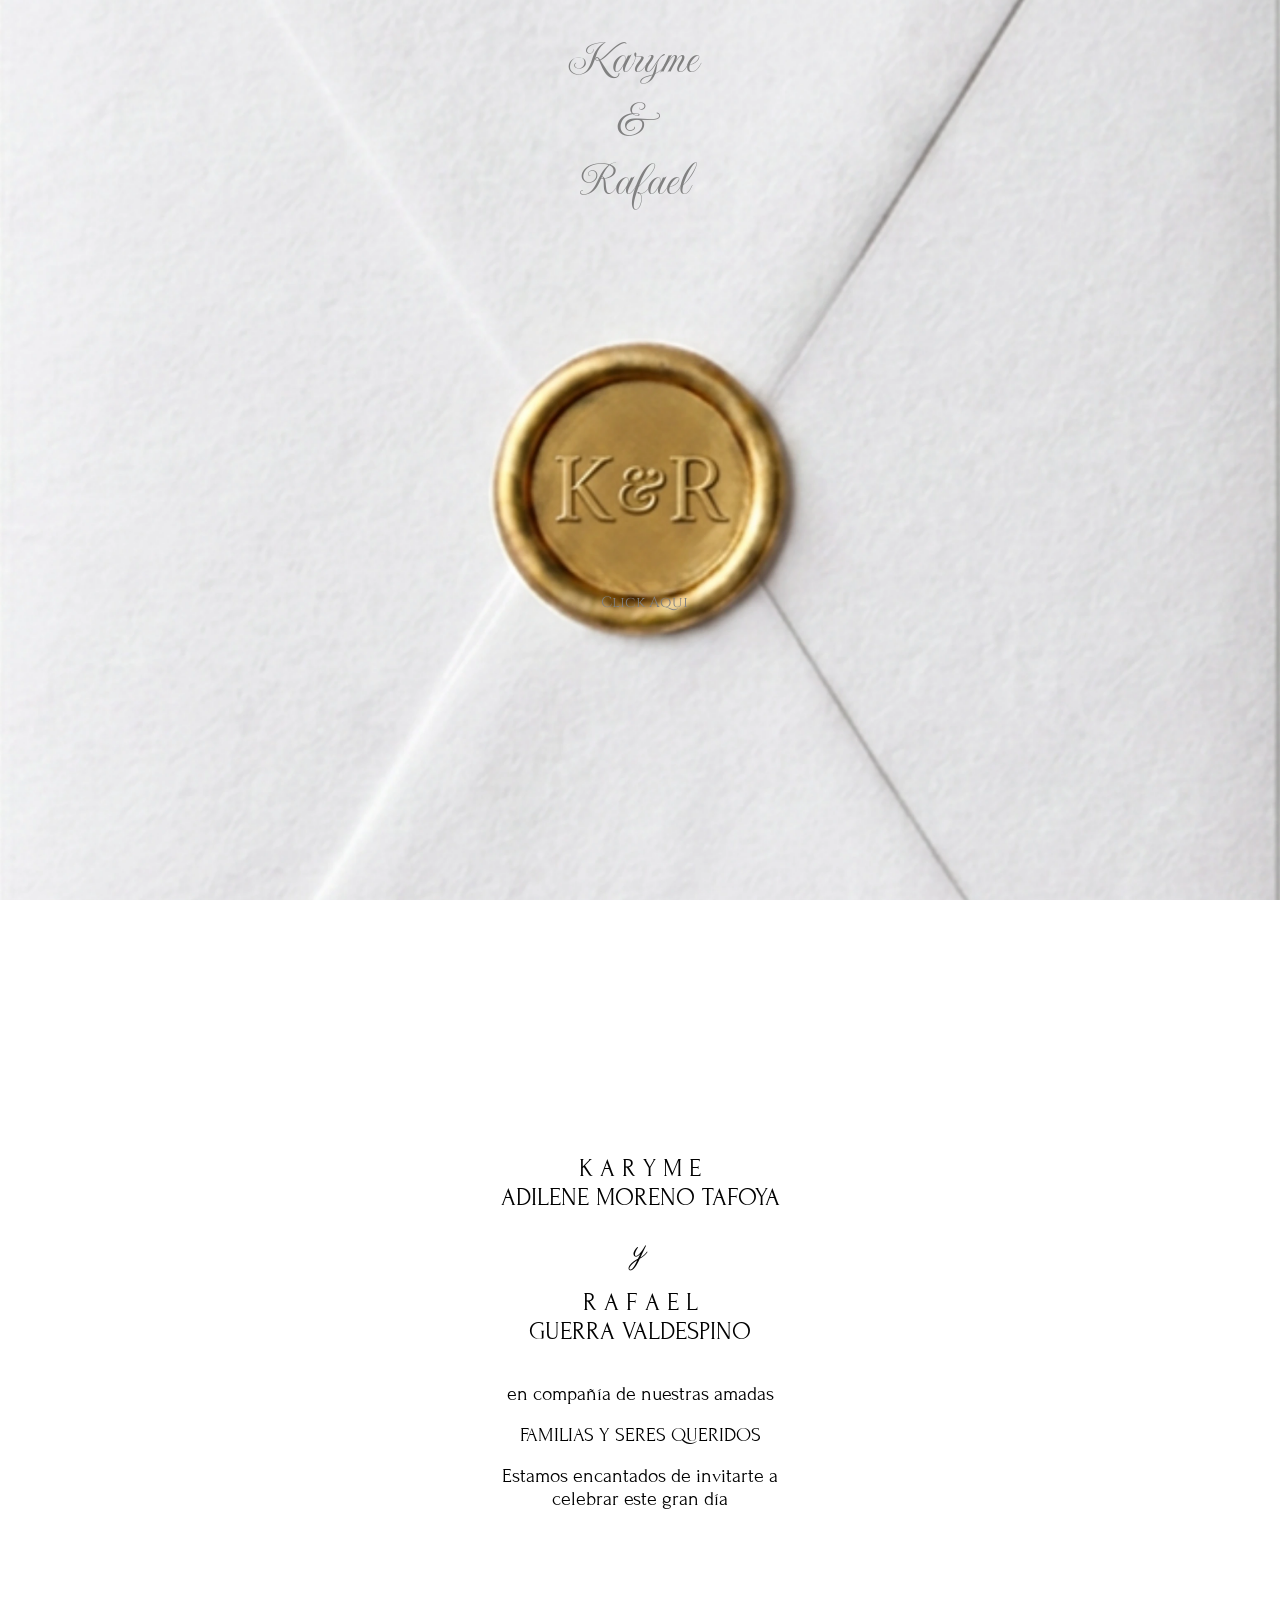
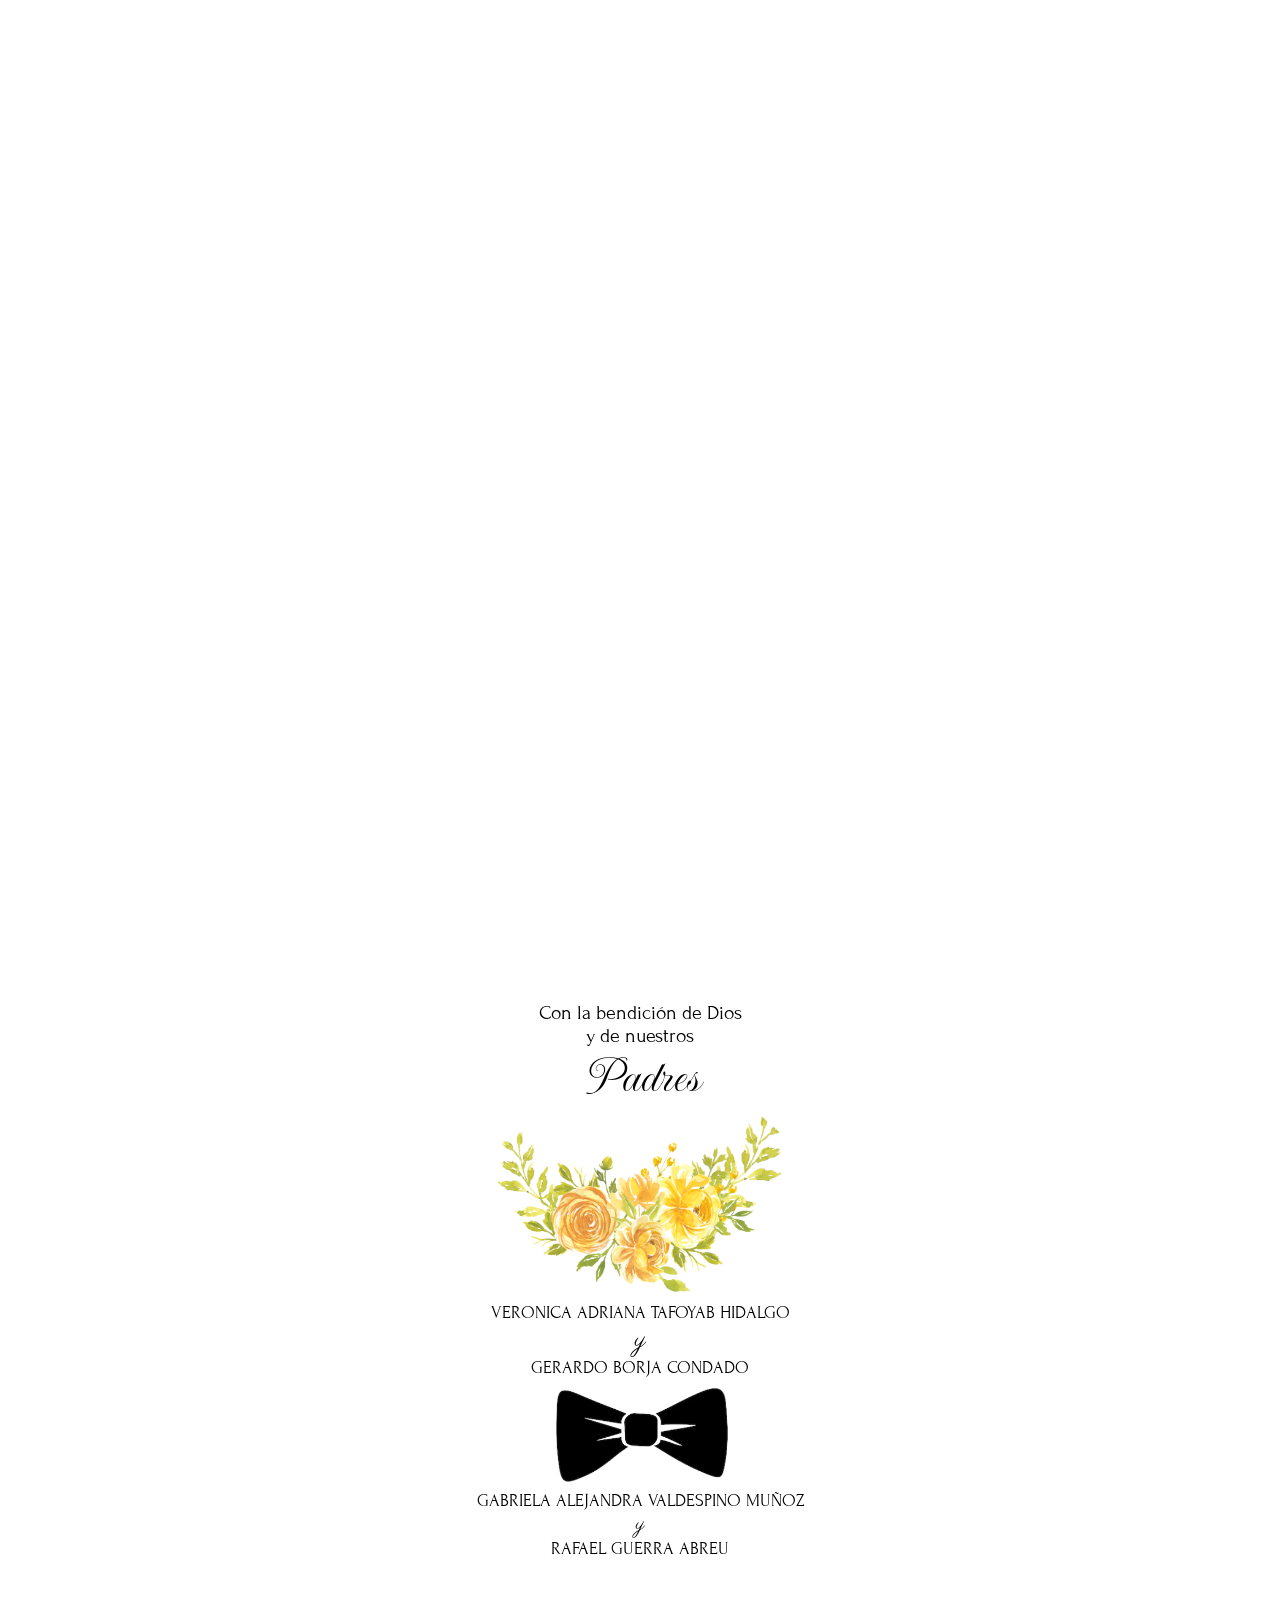
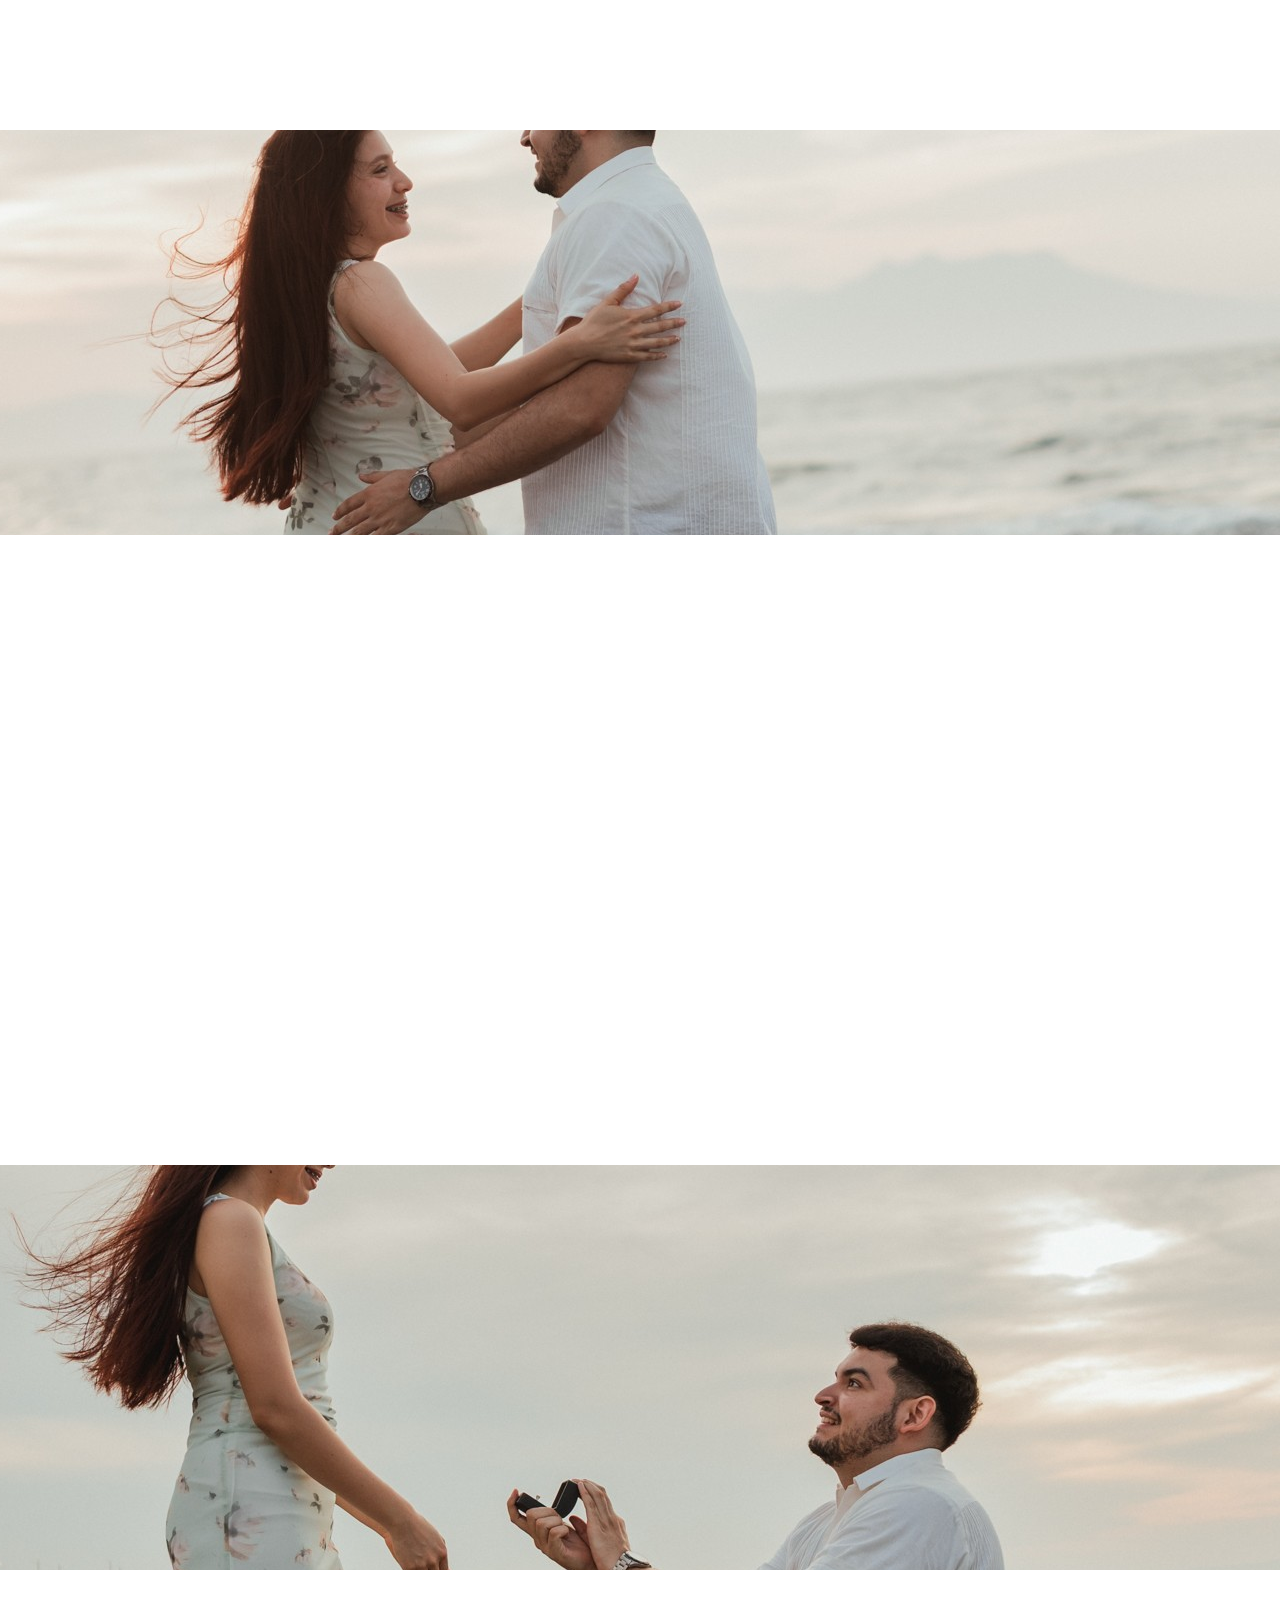
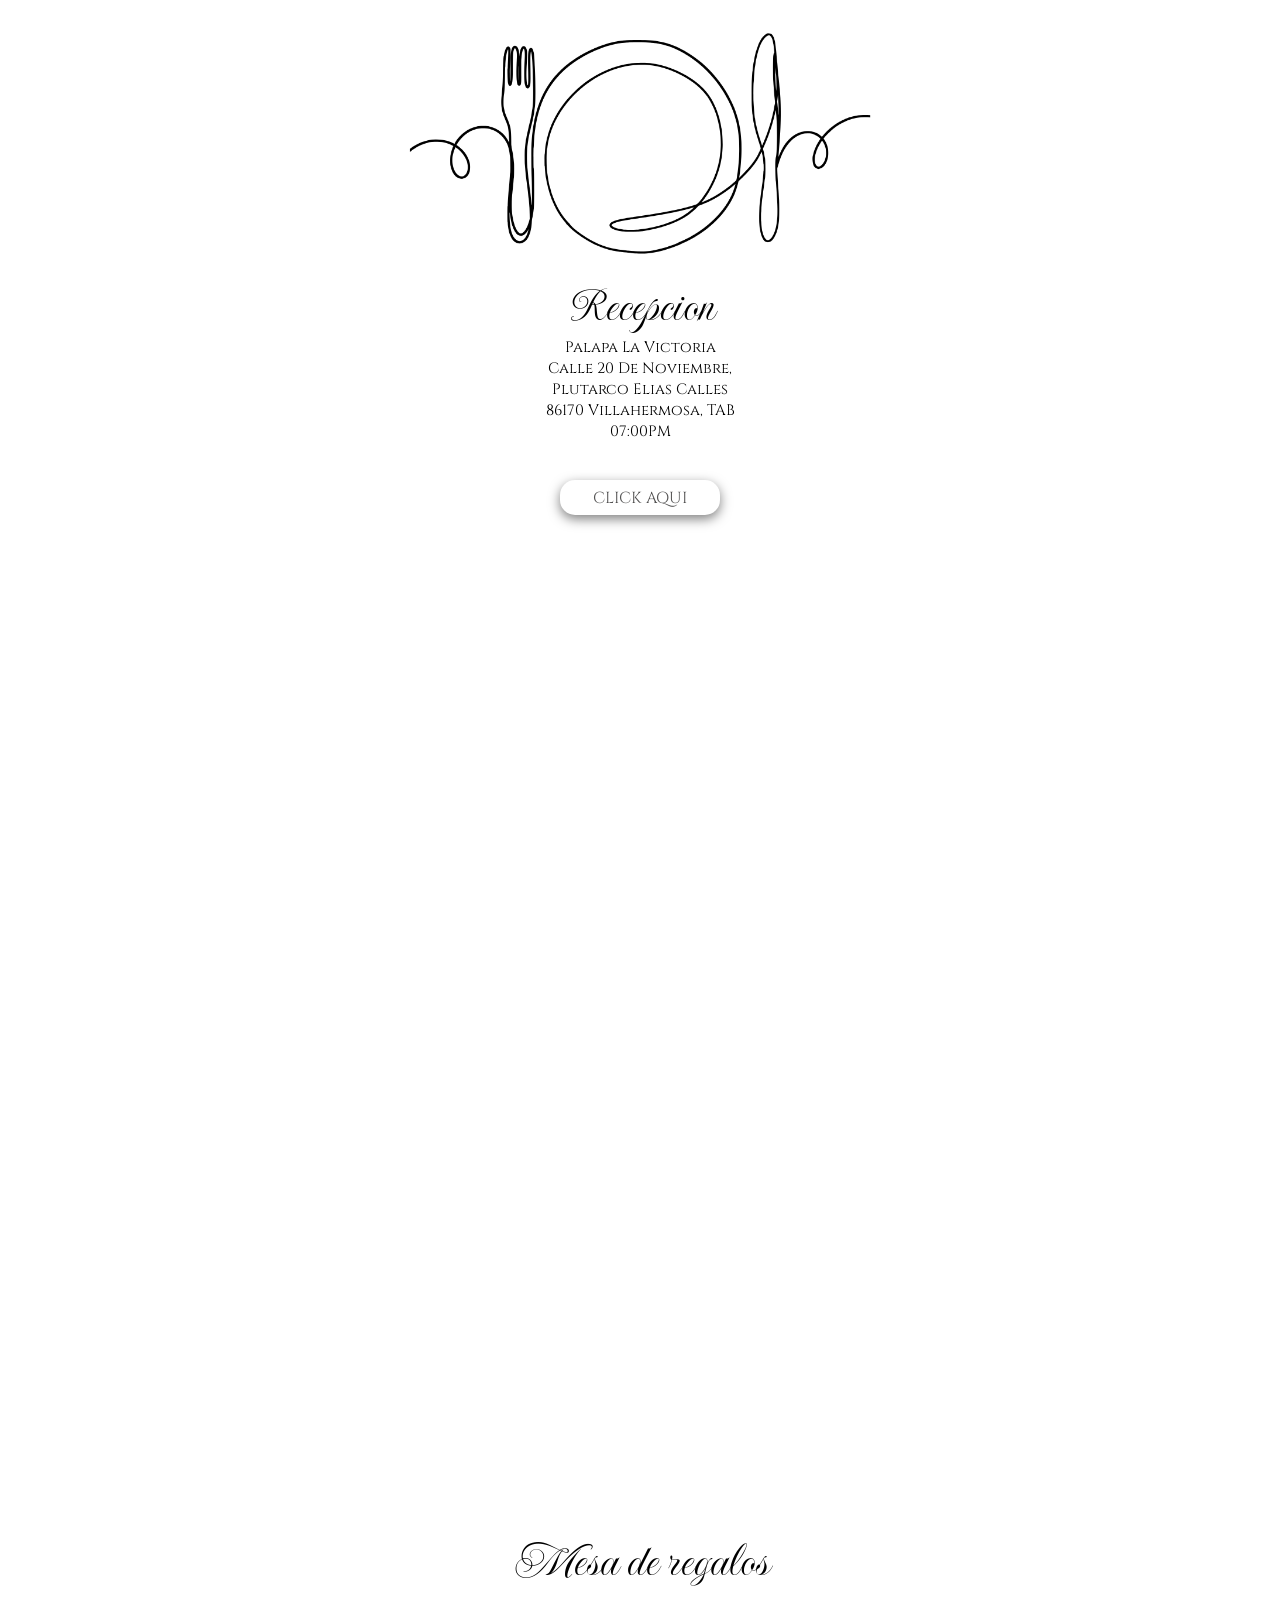
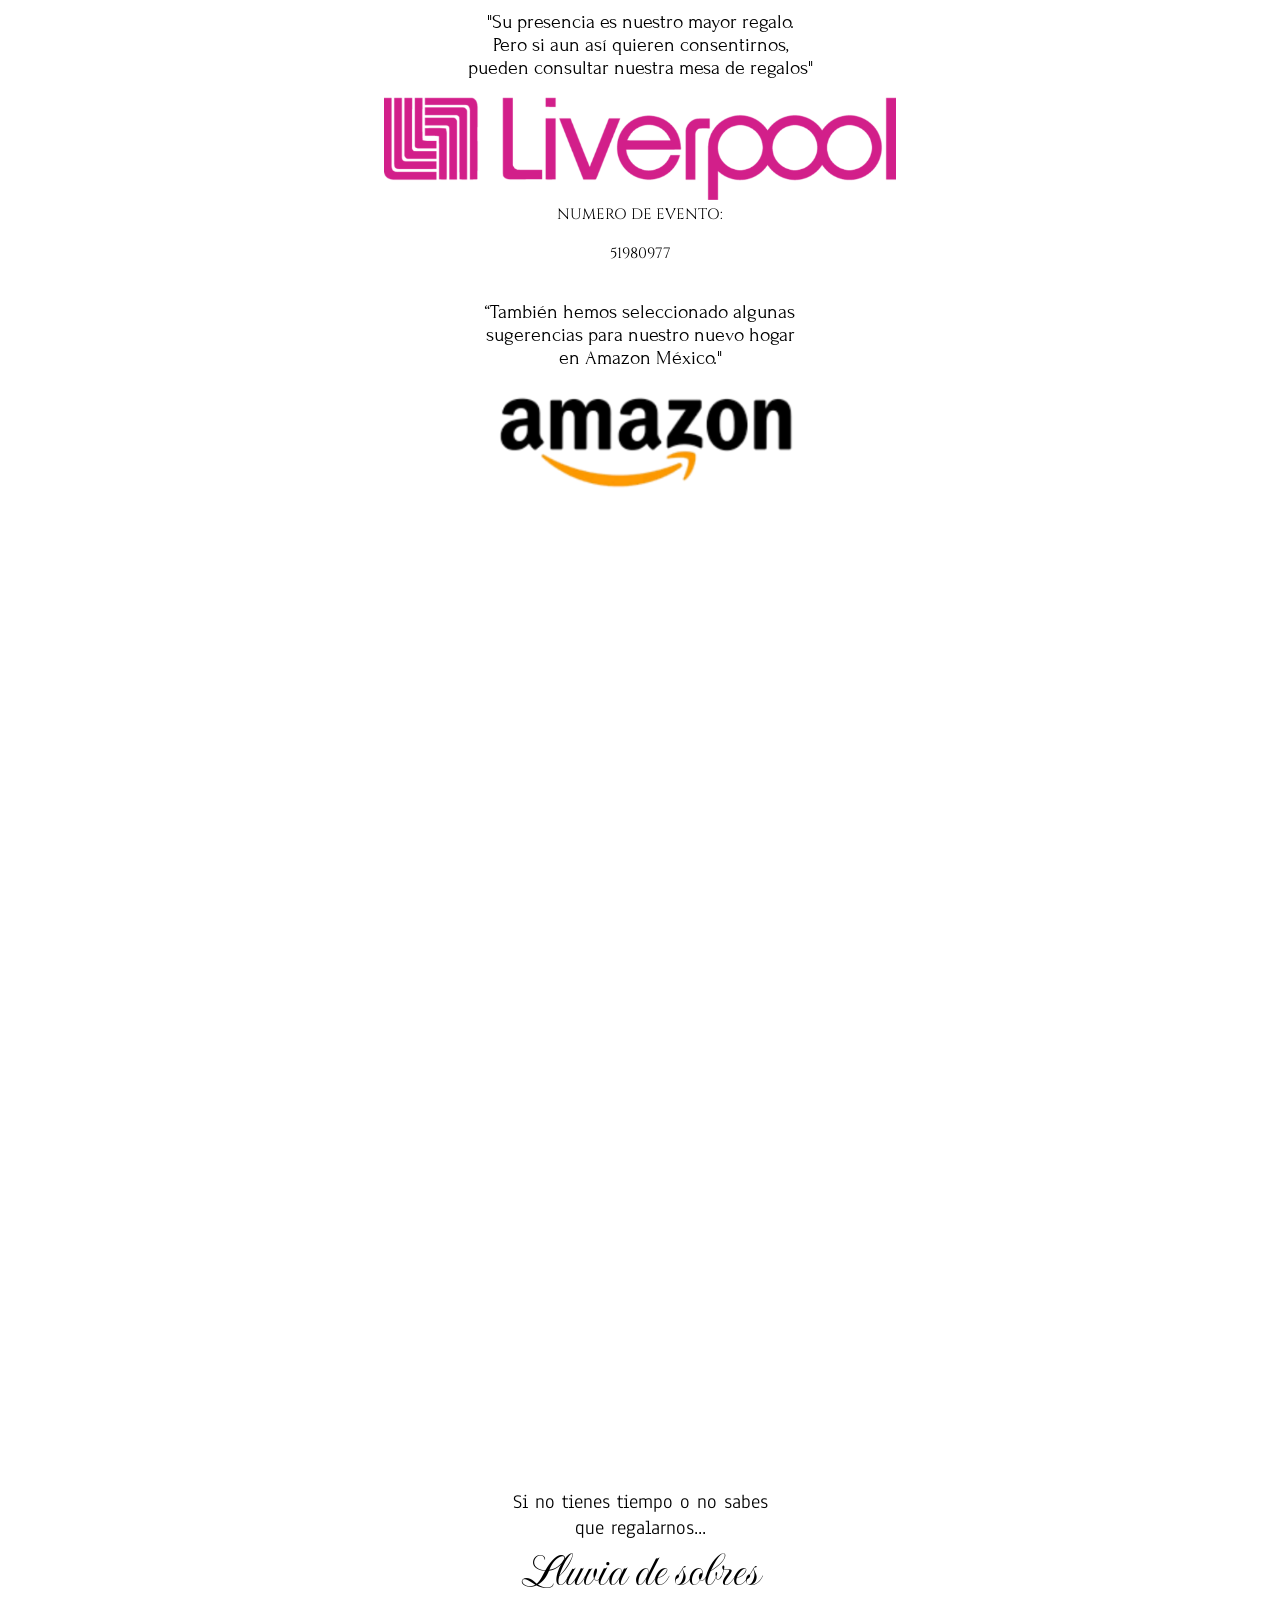
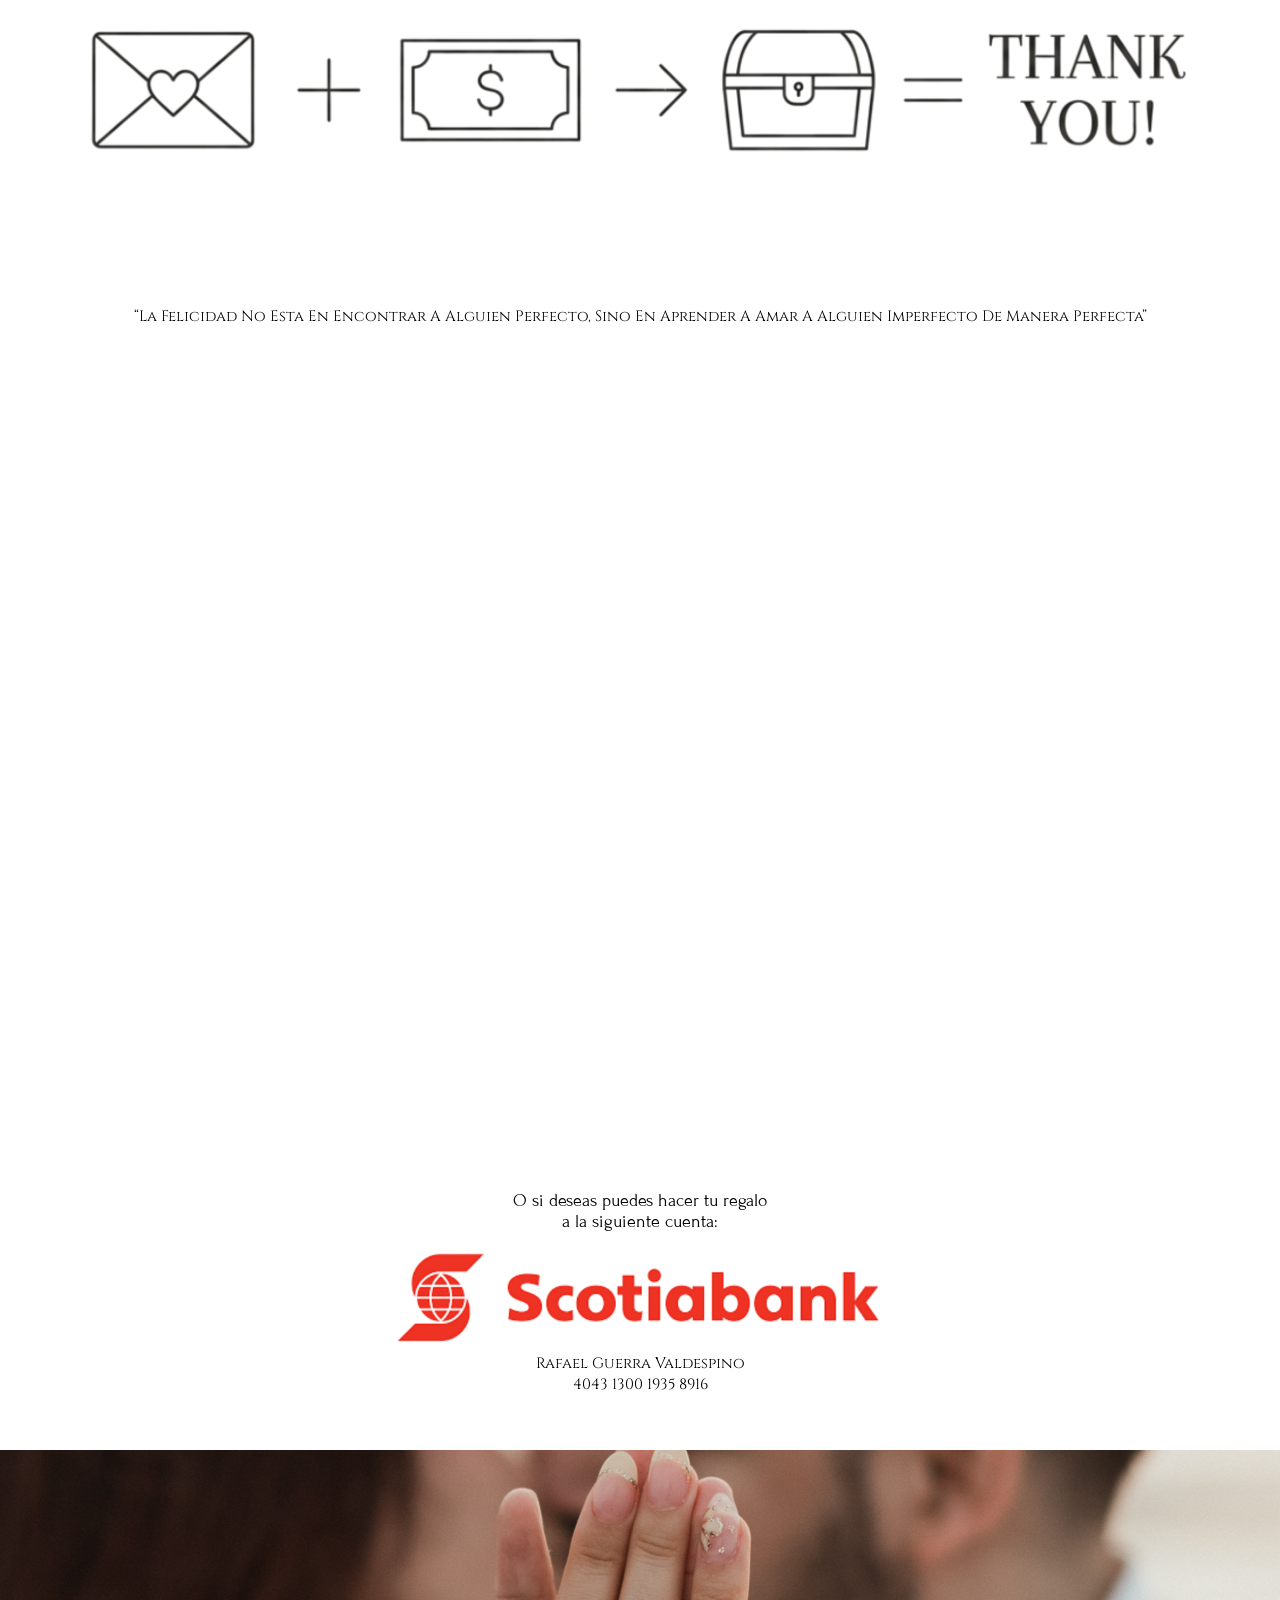
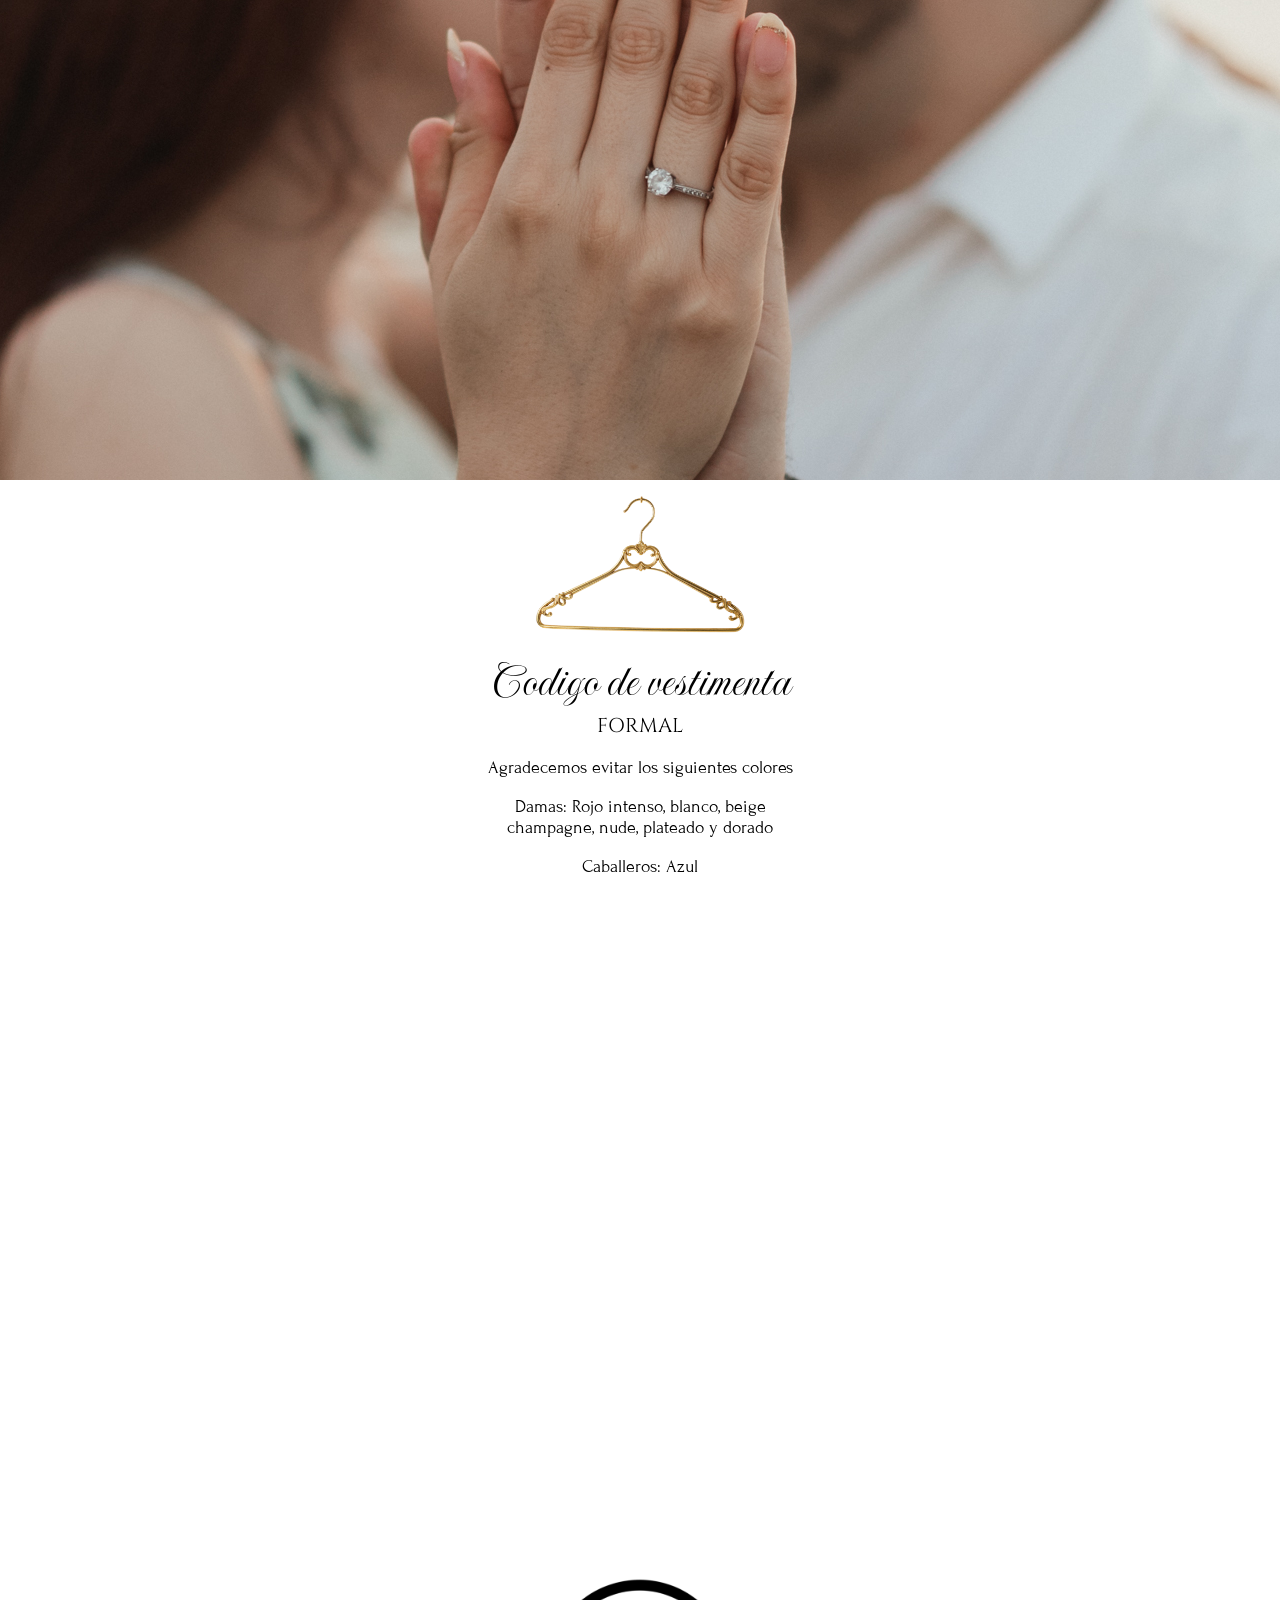
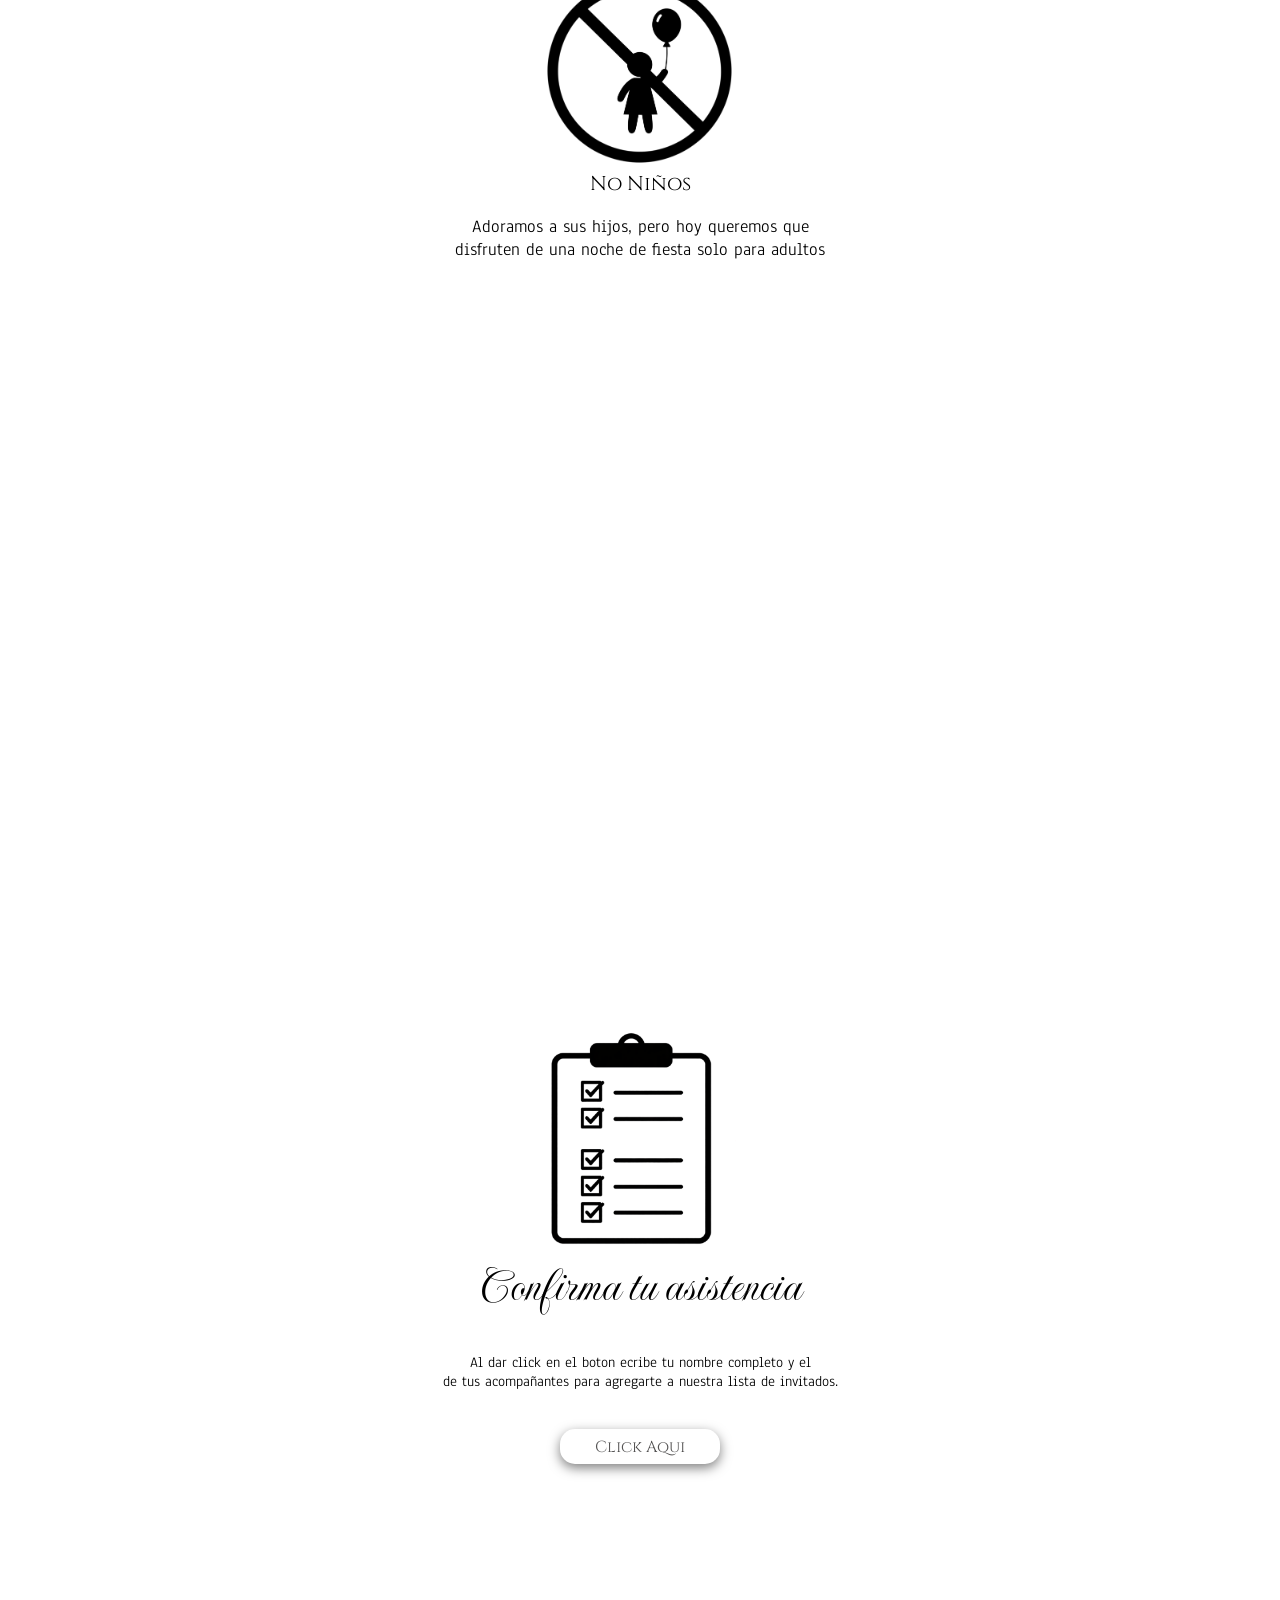
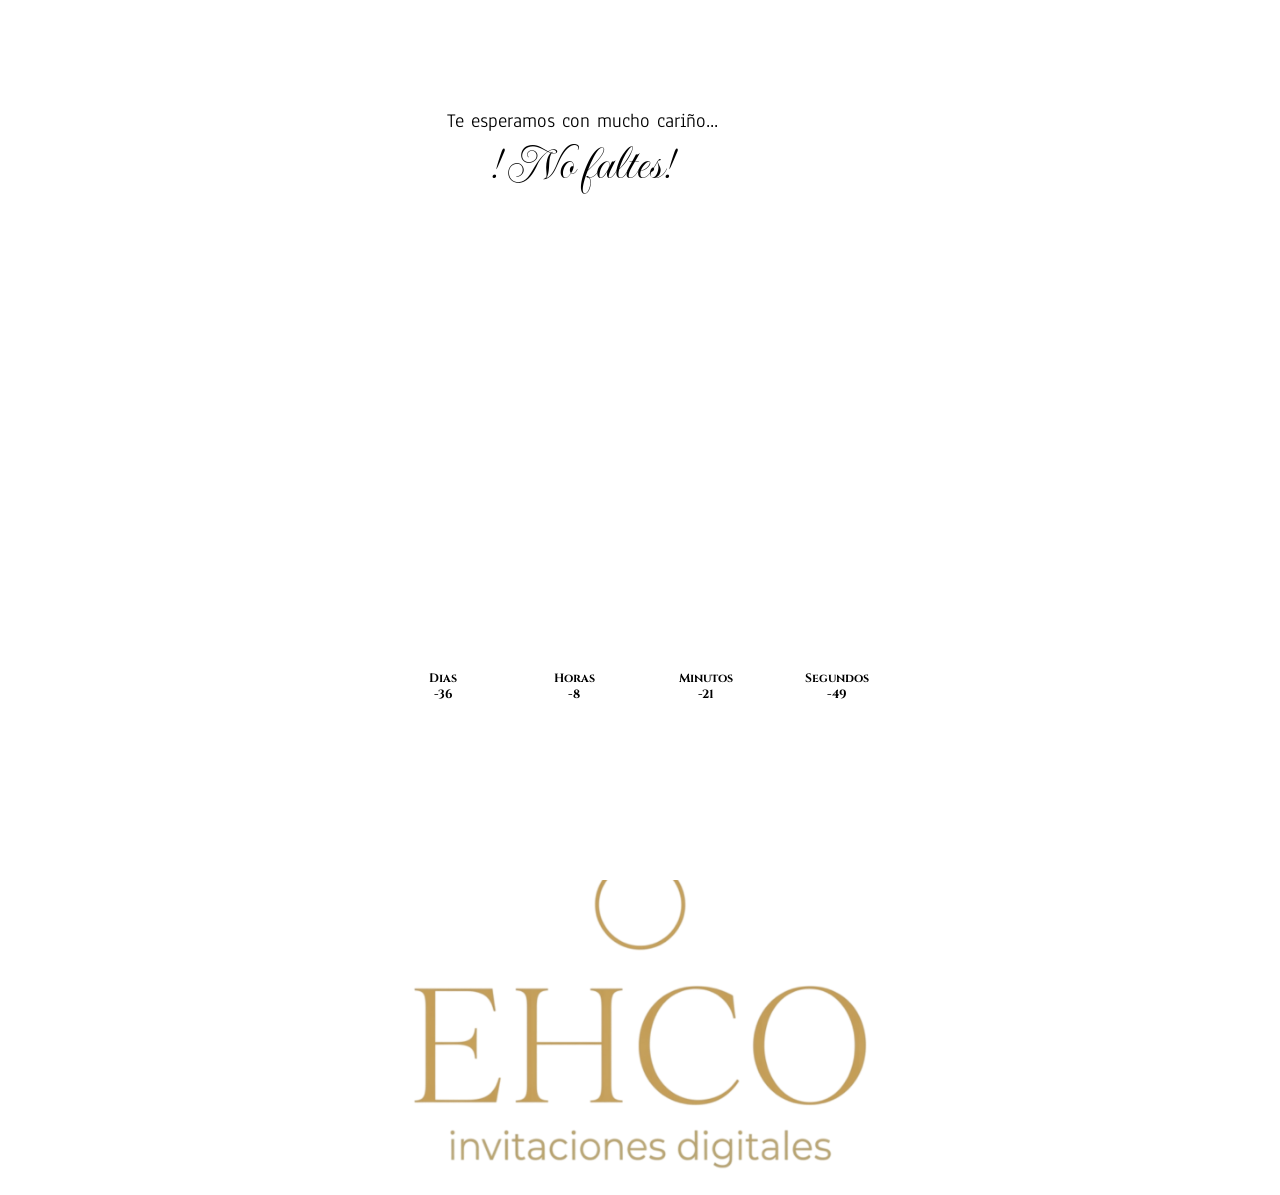
==== commit fee149e7: "None" ====
--- a/cynthia-sergio.html
+++ b/cynthia-sergio.html
@@ -4,7 +4,7 @@
     <meta charset="UTF-8">
     <meta name="viewport" content="width=device-width, initial-scale=1.0">
     <title>Cynthia & Sergio</title>
-    <link rel="stylesheet" href="styles.css"> 
+    <link rel="stylesheet" href="cynthia-sergio.css"> 
     <link rel="icon" href="Kari-Rafa/img/anillos.png" type="image/png">  
 
 
@@ -64,7 +64,7 @@
     </div>
 <!--Seccion 3-->
 <div class="contenedor-mediano">
-    <img id="zoom-out-1" src="Kari-Rafa/img/004.jpg" alt="">
+    <img id="zoom-out-1" src="" alt="">
 </div>
 
 
--- a/cynthia-sergio.css
+++ b/cynthia-sergio.css
@@ -0,0 +1,496 @@
+body{
+    margin:0;
+  }
+  
+  /*Fonta families*/
+  /**************************************************************************************************/
+  /**************************************************************************************************/
+  .italianno{
+    font-family: "Italianno", cursive;
+    font-size: 50px;
+    font-weight: normal;
+    font-style: italic;
+    text-shadow: 2px 2px 4px rgba(0, 0, 0, 0.3);
+  }
+  
+  .Bacasime{
+    font-family: "Bacasime Antique", cursive;
+    font-size: 20px;
+    font-weight: 300;
+    font-style: normal;
+  }
+  
+  .imperial{
+    font-family: "Imperial Script", cursive;
+    font-weight: 400;
+    font-style: normal;
+    font-size: 50px;
+  }
+  
+  
+  .anaheim {
+    font-family: "Anaheim", sans-serif;
+    font-optical-sizing: auto;
+    font-weight: weight;
+    font-style: normal;
+    font-size: 18px;
+  }
+  
+  
+  .cinzel{
+    font-family: "Cinzel", serif;
+    font-optical-sizing: auto;
+    font-weight: weight;
+    font-style: normal;
+    font-size: 16px;
+    text-transform: capitalize ;
+  }
+  
+  
+  .forum {
+    font-family: "Forum", serif;
+    font-weight: 400;
+    font-style: normal;
+  }
+  
+  
+  .parisienne {
+    font-family: "Parisienne", cursive;
+    font-weight: 400;
+    font-style: normal;
+  }
+  
+  
+  
+  .fs-12{
+    font-size: 12px;
+  }
+  
+  .fs-15{
+    font-size: 15px;
+  }
+  
+  .fs-18{
+    font-size: 18px;
+  }
+  .fs-20{
+    font-size: 20px;
+  }
+  .fs-25{
+    font-size: 25px;
+  }
+  .fs-30{
+    font-size: 30px;
+  }
+  .fs-50{
+    font-size: 50px;
+  }
+  .bold{
+    font-weight: bold;
+  }
+  
+  /*Font Colors*/
+  /**************************************************************************************************/
+  /**************************************************************************************************/
+  .white{
+    color: white;
+  }
+  .black{
+    color: black;
+  }
+  .gray-shadow{
+    color: transparent;
+    background-color: rgba(13, 13, 13, 0.7);
+    -webkit-background-clip: text;
+    text-shadow: rgba(255,255,255,0.2) 0 5px 6px, rgba(51, 50, 50, 0.2) 1px 3px 3px;
+  
+  }
+  .gray{
+    color: gray;
+  }
+  /**************************************************************************************************/
+  /**************************************************************************************************/
+  .texto-en-imagen{
+    position: relative;
+    bottom:41vh;
+    border-style: none;
+    width: 90%;
+  }
+  
+  /*Contenedores-espaciador*/
+  /**************************************************************************************************/
+  /**************************************************************************************************/
+  
+  .contenedor-grande{
+    display:flex; /*flex*/
+    align-items: center;
+    justify-content:center;
+    text-align: center;
+    width: 100%;
+    height: 100vh;
+    background-color: white;/*ELIMINAR*/
+    position:relative;
+    overflow: hidden;
+    border-style: none;
+  }
+  
+  .contenedor-mediano{
+    display:flex; /*flex*/
+    align-items: center;
+    justify-content:center;
+    text-align: center;
+    width: 100%;
+    height: 70vh;
+    background-color: white;/*ELIMINAR*/
+    position:relative;
+    overflow: hidden;
+    border-style: none;
+  }
+  
+  .contenedor-chico{
+    display:flex; /*flex*/
+    align-items: center;
+    justify-content:center;
+    text-align: center;
+    width: 100%;
+    height: 45vh;
+    background-color: white;/*ELIMINAR*/
+    position:relative;
+    overflow: hidden;
+    border-style: none;
+  }
+  
+  .contenedor-extra-chico{
+    display:flex; /*flex*/
+    align-items: center;
+    justify-content:center;
+    text-align: center;
+    width: 100%;
+    height: 35vh;
+    background-color: white;/*ELIMINAR*/
+    position:relative;
+    overflow: hidden;
+    border-style: none;
+  }
+  
+  
+  .espaciador{
+    display:flex; /*flex*/
+    align-items: center;
+    justify-content:center;
+    text-align: center;
+    width: 100%;
+    height: 10vh;
+    background-color: white;/*ELIMINAR*/
+    position:relative;
+    overflow: hidden;
+  }
+  
+  
+  /**************************************************************************************************/
+  /**************************************************************************************************/
+  
+  .top{
+    position: absolute;
+    top:-5%;
+  }
+  .bottom{
+    position: absolute;
+    bottom: -5%;
+  }
+  .left{
+    position: absolute;
+    left: -5%;
+  }
+  
+  .right{
+    position: absolute;
+    right: -5%;
+  }
+  .middle{
+    position: absolute;
+    top: 50%;
+  }
+  .center{
+    position: absolute;
+    left: 50%;
+  }
+  
+  .deg-45{
+    transform: rotate(45deg);
+  }
+  .deg-90{
+    transform: rotate(90deg);
+  }
+  .deg-135{
+    transform: rotate(135deg);
+  }
+  .deg-180{
+    transform: rotate(180deg);
+  }
+  .deg-270{
+    transform: rotate(270deg);
+  }
+  .deg-360{
+    transform: rotate(360deg);
+  }
+  /**************************************************************************************************/
+  /**************************************************************************************************/
+  
+  .imagen-chica{
+    width: 15%;
+  }
+  .imagen-mediana{
+    width: 25%;
+  }
+  
+  .imagen-grande{
+  width: 40%;  
+  }
+  .imagen-extra-grande{
+    width: 60%;
+  }
+  .imagen-jumbo{
+    width: 90%;
+  }
+  /*IMAGES*/
+  /********************************************************************************/
+  /********************************************************************************/
+  .cover{
+    background-image: url('Kari-Rafa/img/k&R.webp');
+    text-align: center;
+    justify-content: center;
+    align-items: center;
+    position: fixed;
+    z-index: 1;
+    scale: 1;
+  }
+  
+  .main{
+    background-image: url('');
+  }
+  
+  .img1{
+    background-image: url('');     
+  }
+  .img2{
+    background-image: url('');      
+  }
+  .img3{
+    background-image: url('');    
+  }
+  
+  .img4{
+    background-image: url('');
+  }
+  
+  .img5{
+    background-image: url('');
+  }
+  
+  .img6{
+    background-image: url('');
+  }
+  
+  .img7{
+    background-image: url('');
+  }
+  .img8{
+    background-image: url('');
+  }
+  
+  .img9{
+    background-image: url('');
+  }
+  
+  
+  .bg{
+    background-size:cover;   /*contain*/
+    background-position: center;   /* Centers the image */
+    background-repeat: no-repeat;  /* Prevents tiling */
+    background-attachment: scroll ;
+  }
+  
+  .bg1{
+    background-image: url('cynthia-sergio/img/bg-menta.png');
+  }
+  
+  .bg2{
+    background-image: url('Kari-Rafa/img/background1.png');
+  }
+  
+  
+  
+  /*EFECTOS*
+  /***************************************************************************************************/
+  /***************************************************************************************************/
+  .left-slide{
+   
+    position: absolute;
+    left: 0%;
+    bottom: -7%;
+    transition: transform ease 2.5s;
+    transform: rotate(90deg) translateY(70%);
+  }
+  .left-slide-on{
+    position: absolute;
+    left: 0%;
+    bottom: -7%;
+    transform: rotate(90deg) translateY(15%);
+  }
+  
+  
+  
+  .zoom{ /*Clase para hacer zoom en conjunto con la clase ".zoom-on" la cual trabaja con Javascript.
+    Se agrega la clase a un elemento "img" que este dentro de un elemento "div" con la clase
+    "container-img"    */
+    transition: transform ease 4s, opacity 0.5s ;
+    transform: scale(.4);
+  }
+  
+  .zoom-on{
+    transform: scale(.5);
+    opacity: 1;
+  }
+  
+  .vanish-off{
+    display:flex;
+    transition: transform ease 2.5s ;
+    opacity: 1;
+  }
+  
+  .vanish-on{
+    height: 0px;
+    width: 0px;
+    display: flex;
+    transition: transform ease 2.5s;
+    opacity: 0;
+  }
+  
+  /*CONTADOR*/
+  /********************************************************************************/
+  /********************************************************************************/
+  
+  
+  .Counter-contenedor{
+    position: relative;
+    top: 20%;
+    width: 90%;
+  
+  }
+  
+  .counter{
+    display: flex;
+    align-items: center;
+    justify-content: center;
+    font-weight: bold;
+  
+    width: 100%;/*********************/
+  }
+  .box{ 
+    padding: 10px;
+    margin: 2%;
+    border-radius: 10%;
+    width: 65px;
+    height: 40px;
+    text-align:center;
+    justify-content:center;
+    align-items: center;
+    background-color: rgba(255,255,255,0.5);
+  
+  }
+  
+  
+  /********************************************************************/
+  /********************************************************************/
+  /********************************************************************/
+  /*Buttons*/
+  
+  a{
+    color: rgb(83, 82, 82);
+    text-decoration: none;
+  
+  }
+  
+  .button{
+    margin: 3%;
+    border-radius: 0%;
+    width: 160px;
+    height: 35px;
+    border-radius: 15px;
+    background-color: white;
+    border-style:none;
+    border-color:white;
+    box-shadow: 0 4px 12px rgba(1, 1, 0, 0.5);
+    
+  }
+  
+  .button:hover{
+    box-shadow: 0 4px 12px rgba(1, 1, 5, 5);
+  }
+  
+  .button-bg{
+    margin: 3%;
+    border-radius: 0%;
+    width: 160px;
+    height: 35px;
+    background-color: rgba(0, 0, 0, 0);
+    border-radius: 15px;
+    border-style:none;
+    border-color:white;
+    box-shadow: 0 4px 12px rgba(1, 1, 0, 0.5);
+  }
+  
+  .button-bg:hover{
+    margin: 3%;
+    border-radius: 0%;
+    width: 160px;
+    height: 35px;
+    background-color: rgba(0, 0, 0, 0);
+    border-radius: 15px;
+    border-style:none;
+    border-color:white;
+    box-shadow: 0 4px 12px rgba(1, 1, 5, 5);
+  }
+  
+  .button-transparent{
+    margin: 3%;
+    border-radius: 0%;
+    width: 160px;
+    height: 35px;
+    border-radius: 15px;
+    background-color: rgba(0, 0, 0, 0);
+    border-style:none;
+    
+  }
+  
+  
+  div,p, img{
+    border-style: none;
+    margin: 0%;
+  
+  }
+  body {
+    margin: 0;
+    padding: 0;
+    font-family: sans-serif;
+  }
+  
+  section {
+    height: 100vh;
+    display: flex;
+    justify-content: center;
+    align-items: center;
+  }
+  
+  h2 {
+    font-size: 20px;
+    text-align: center;
+    font-weight: 900;
+  }
+  
+  
+  
+  /*Eliminar la clase zoom que ya no se utilizara*/
+  
+  
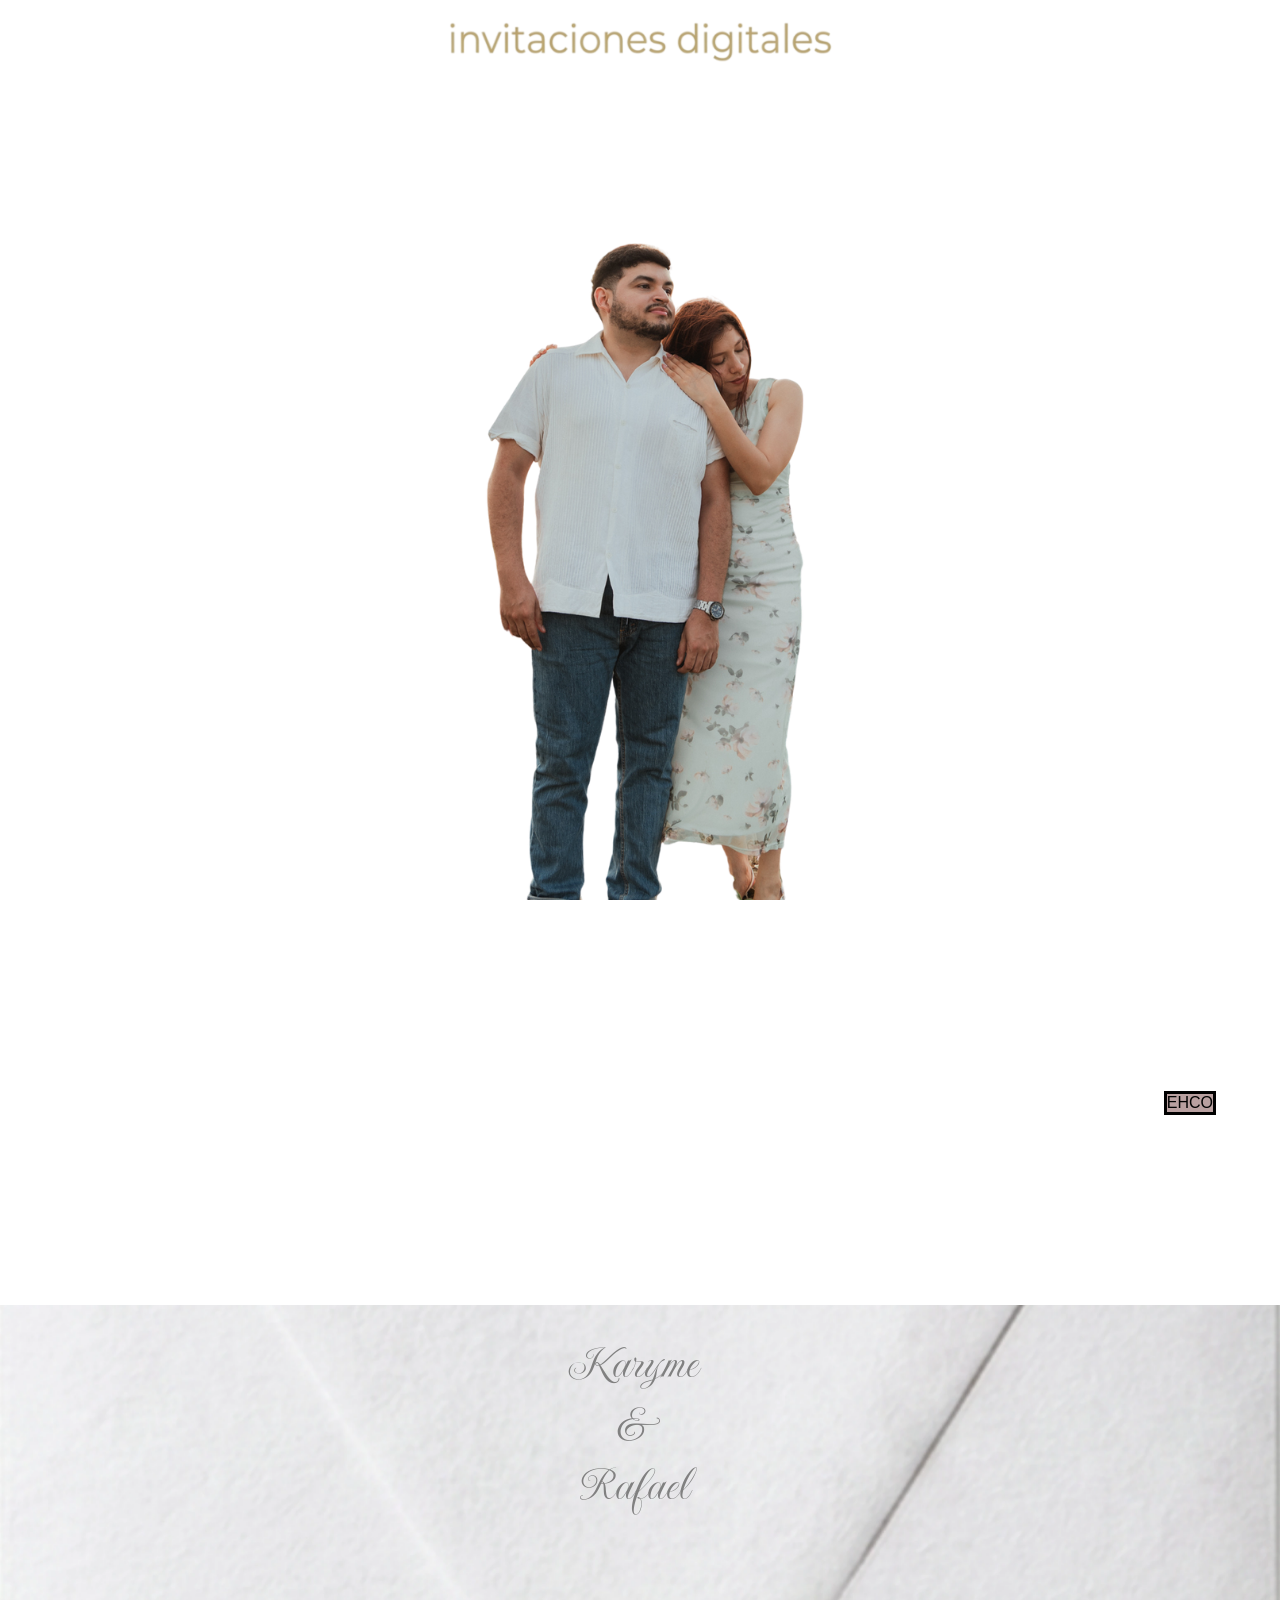
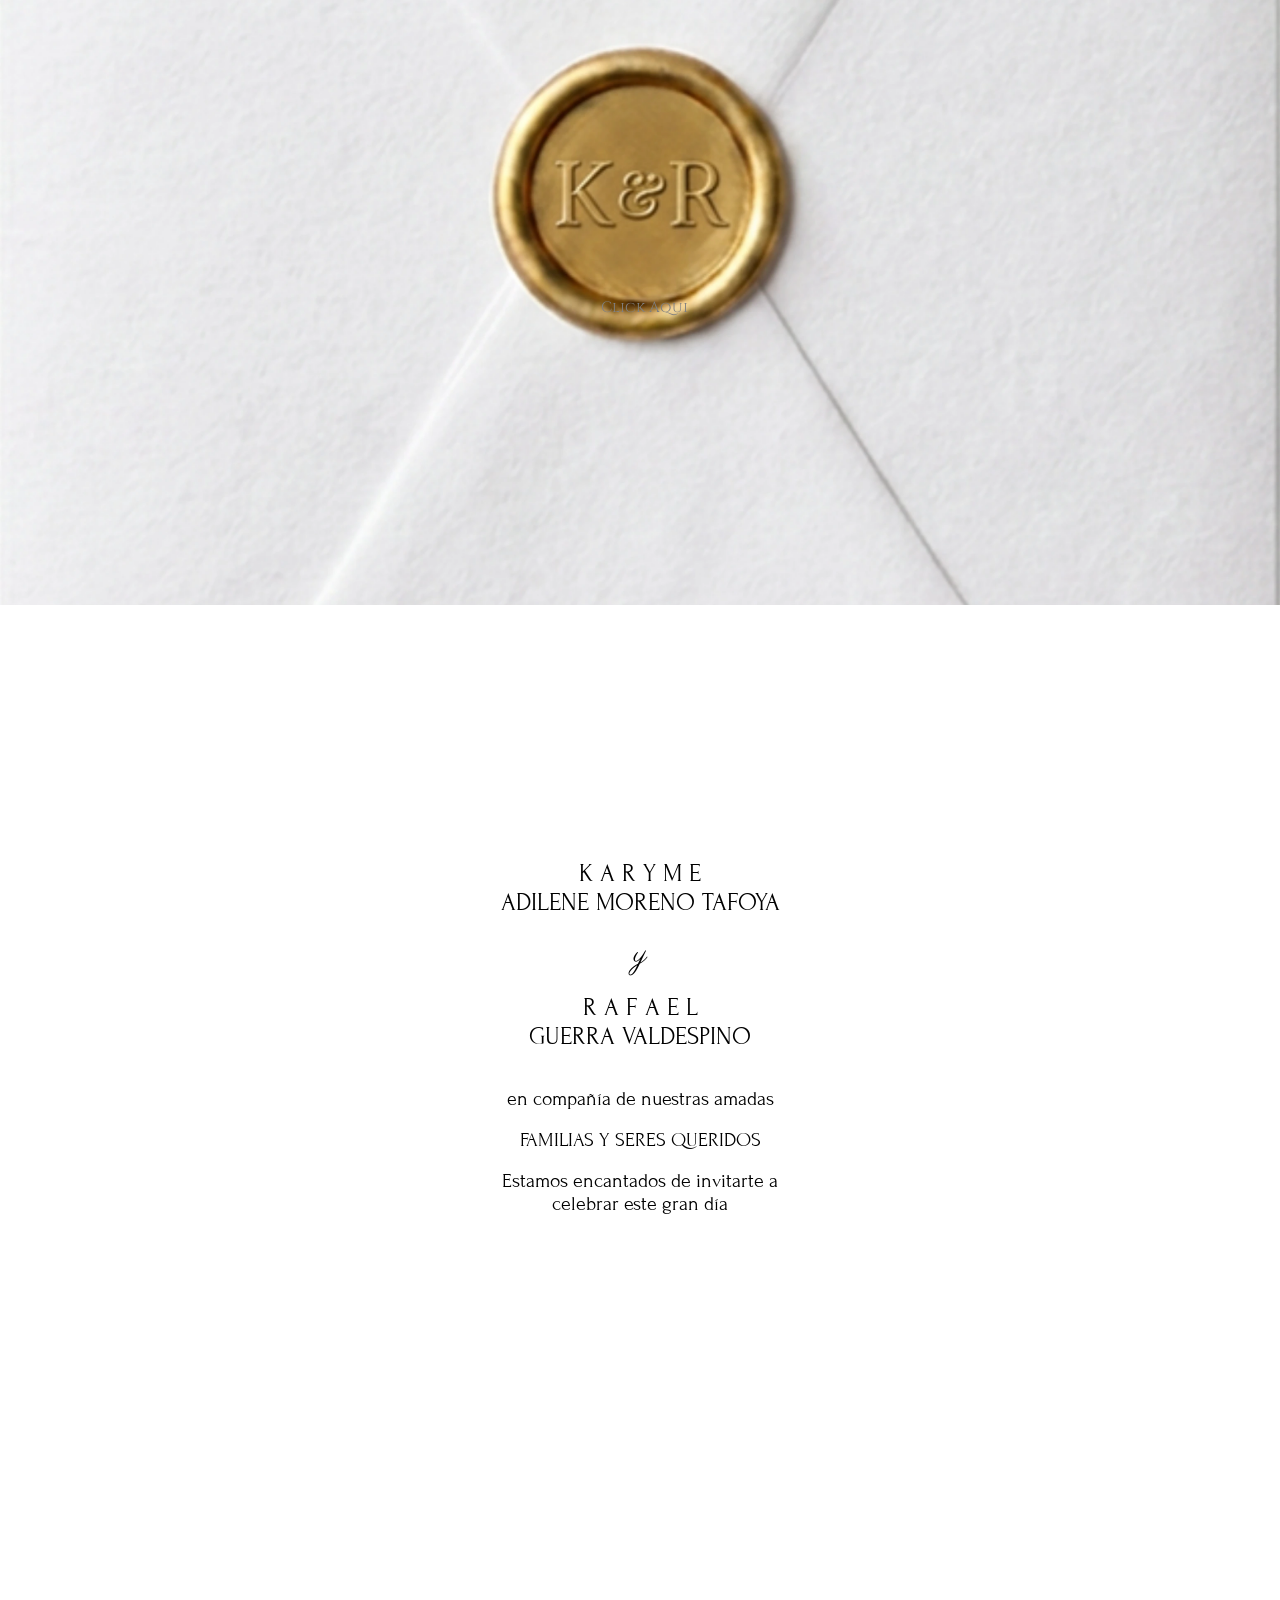
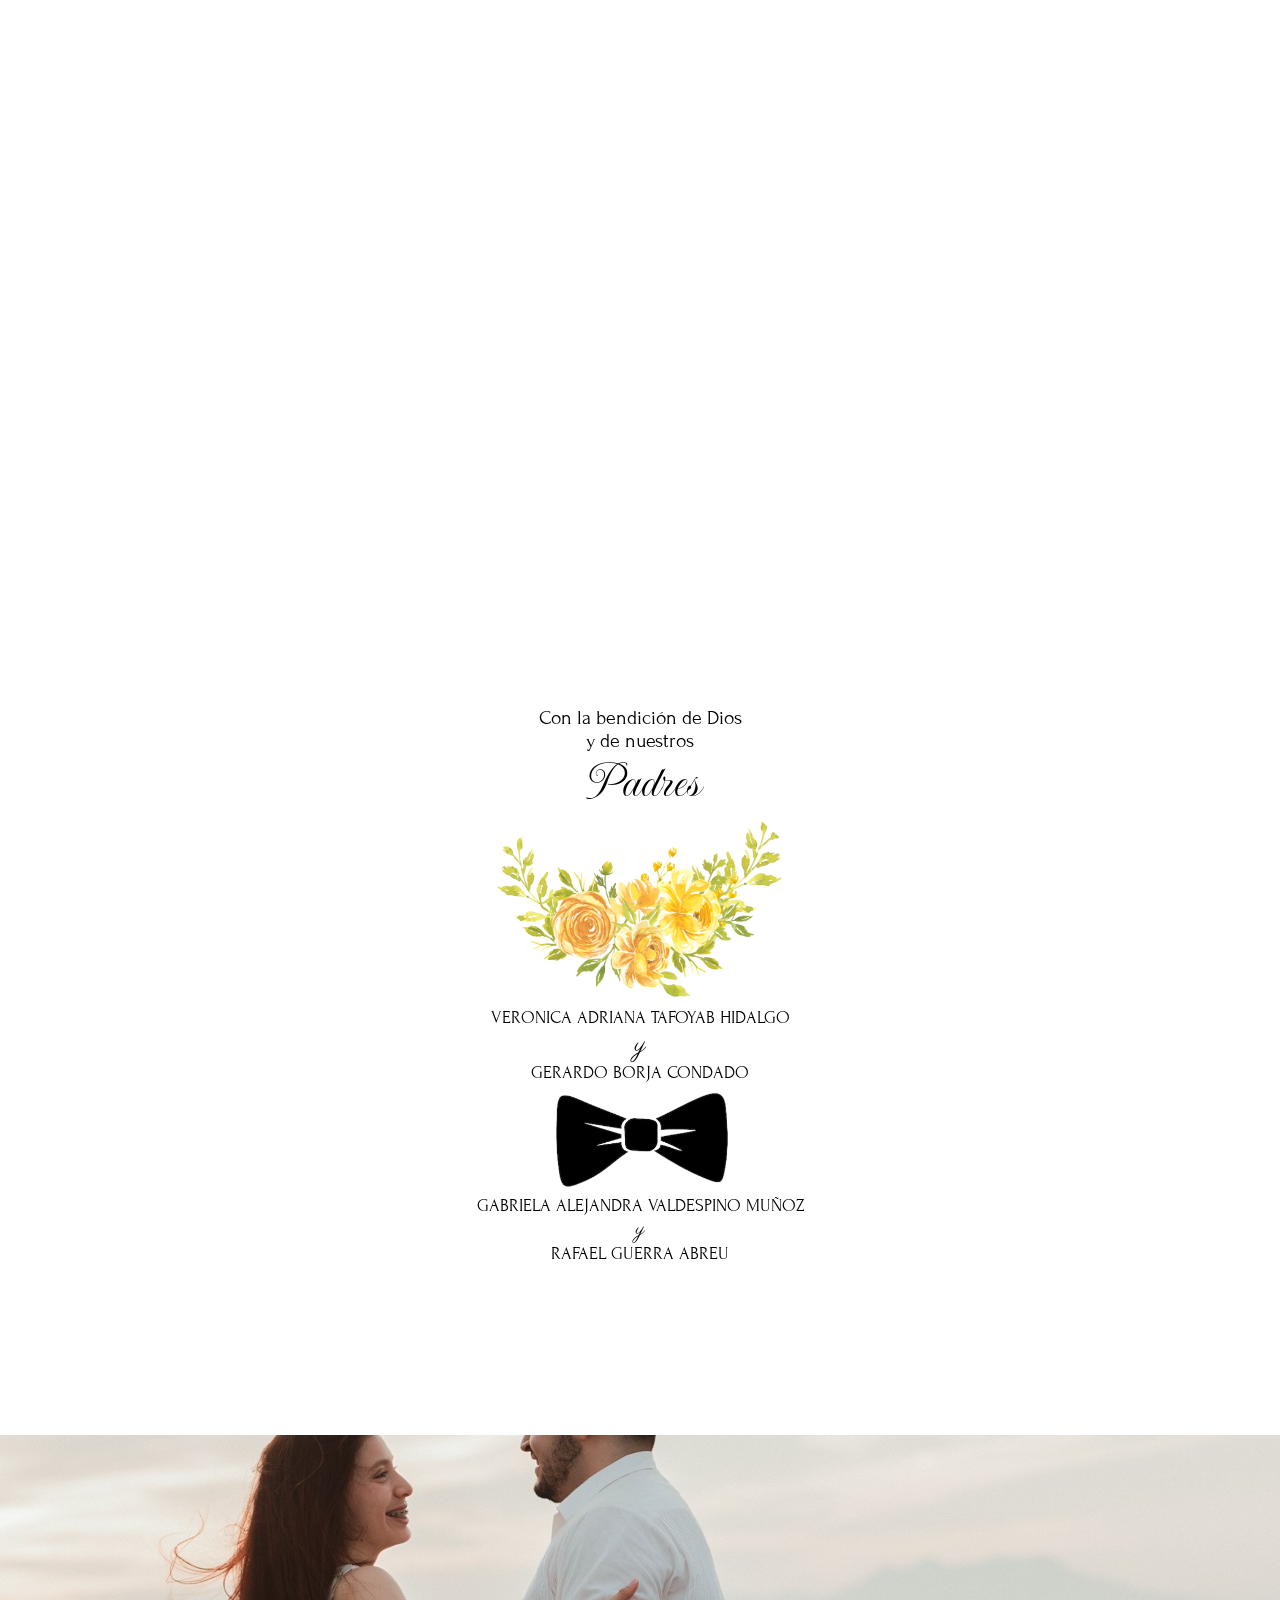
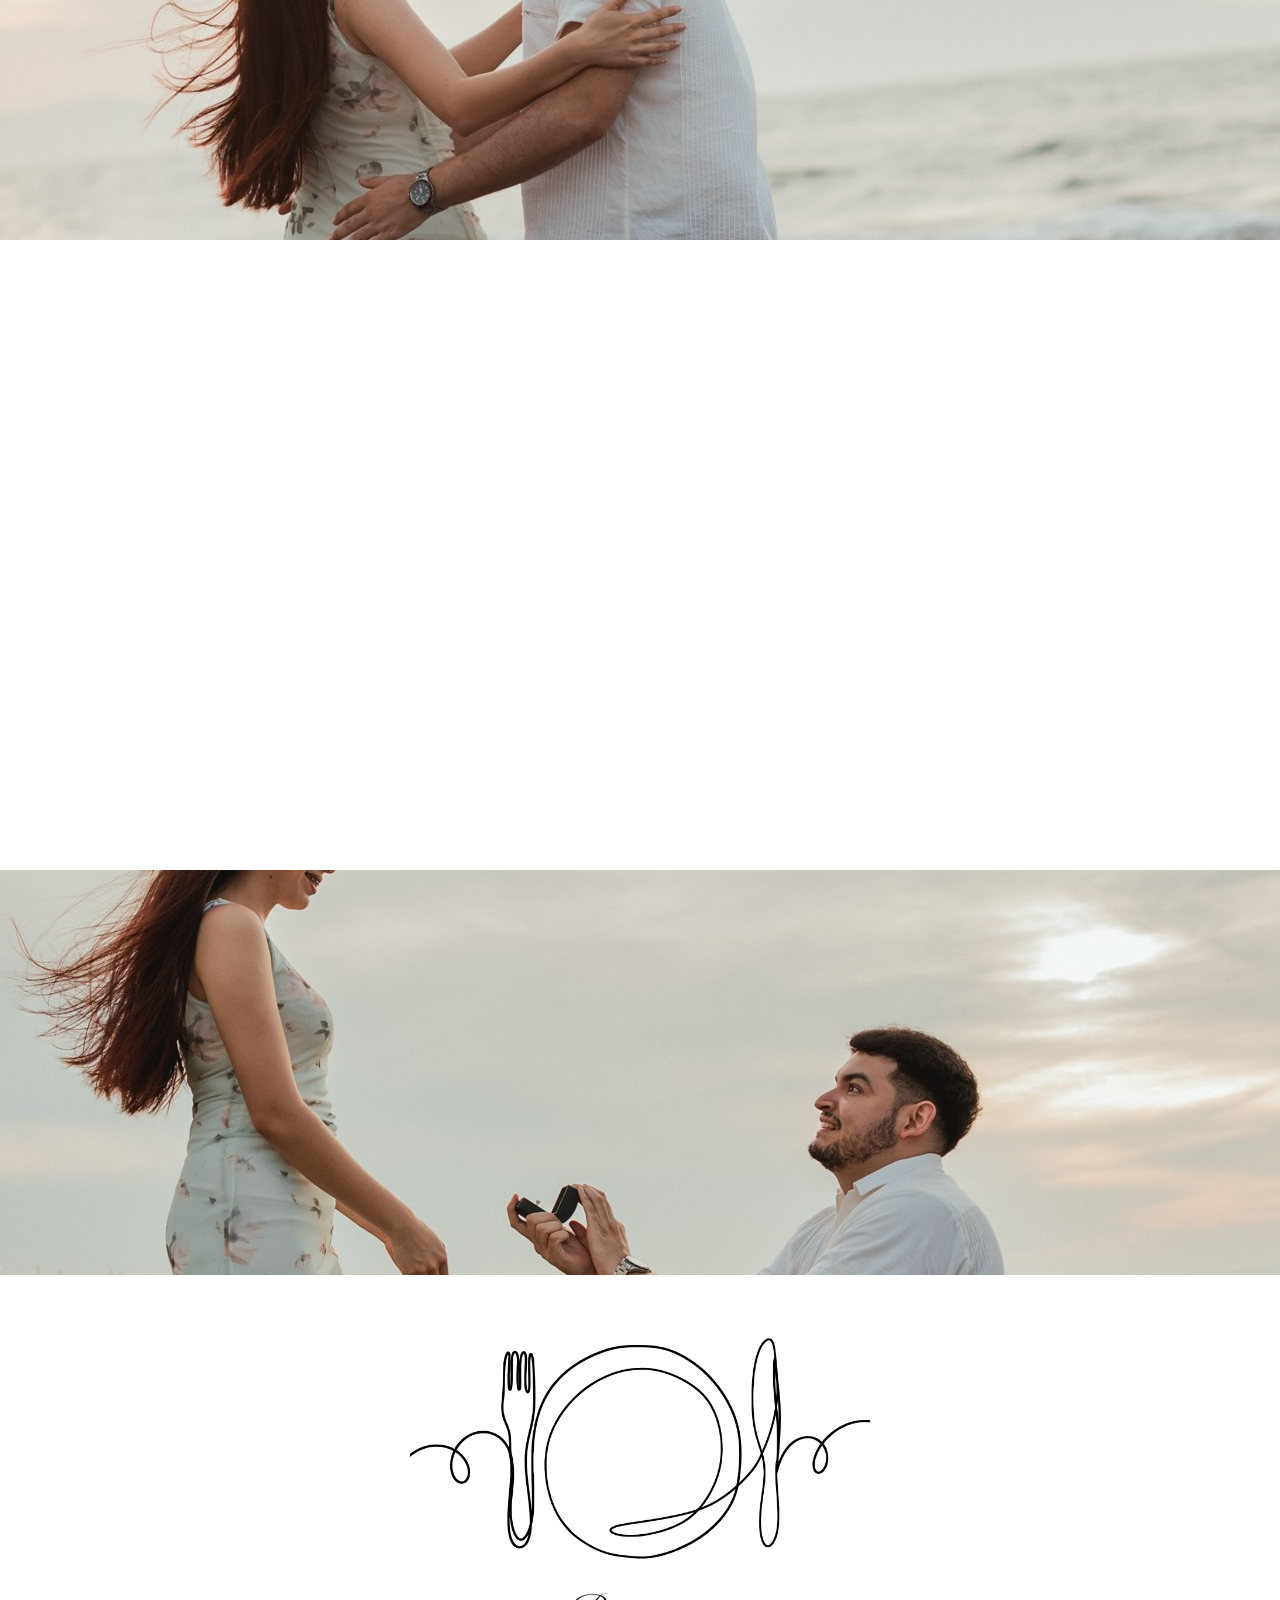
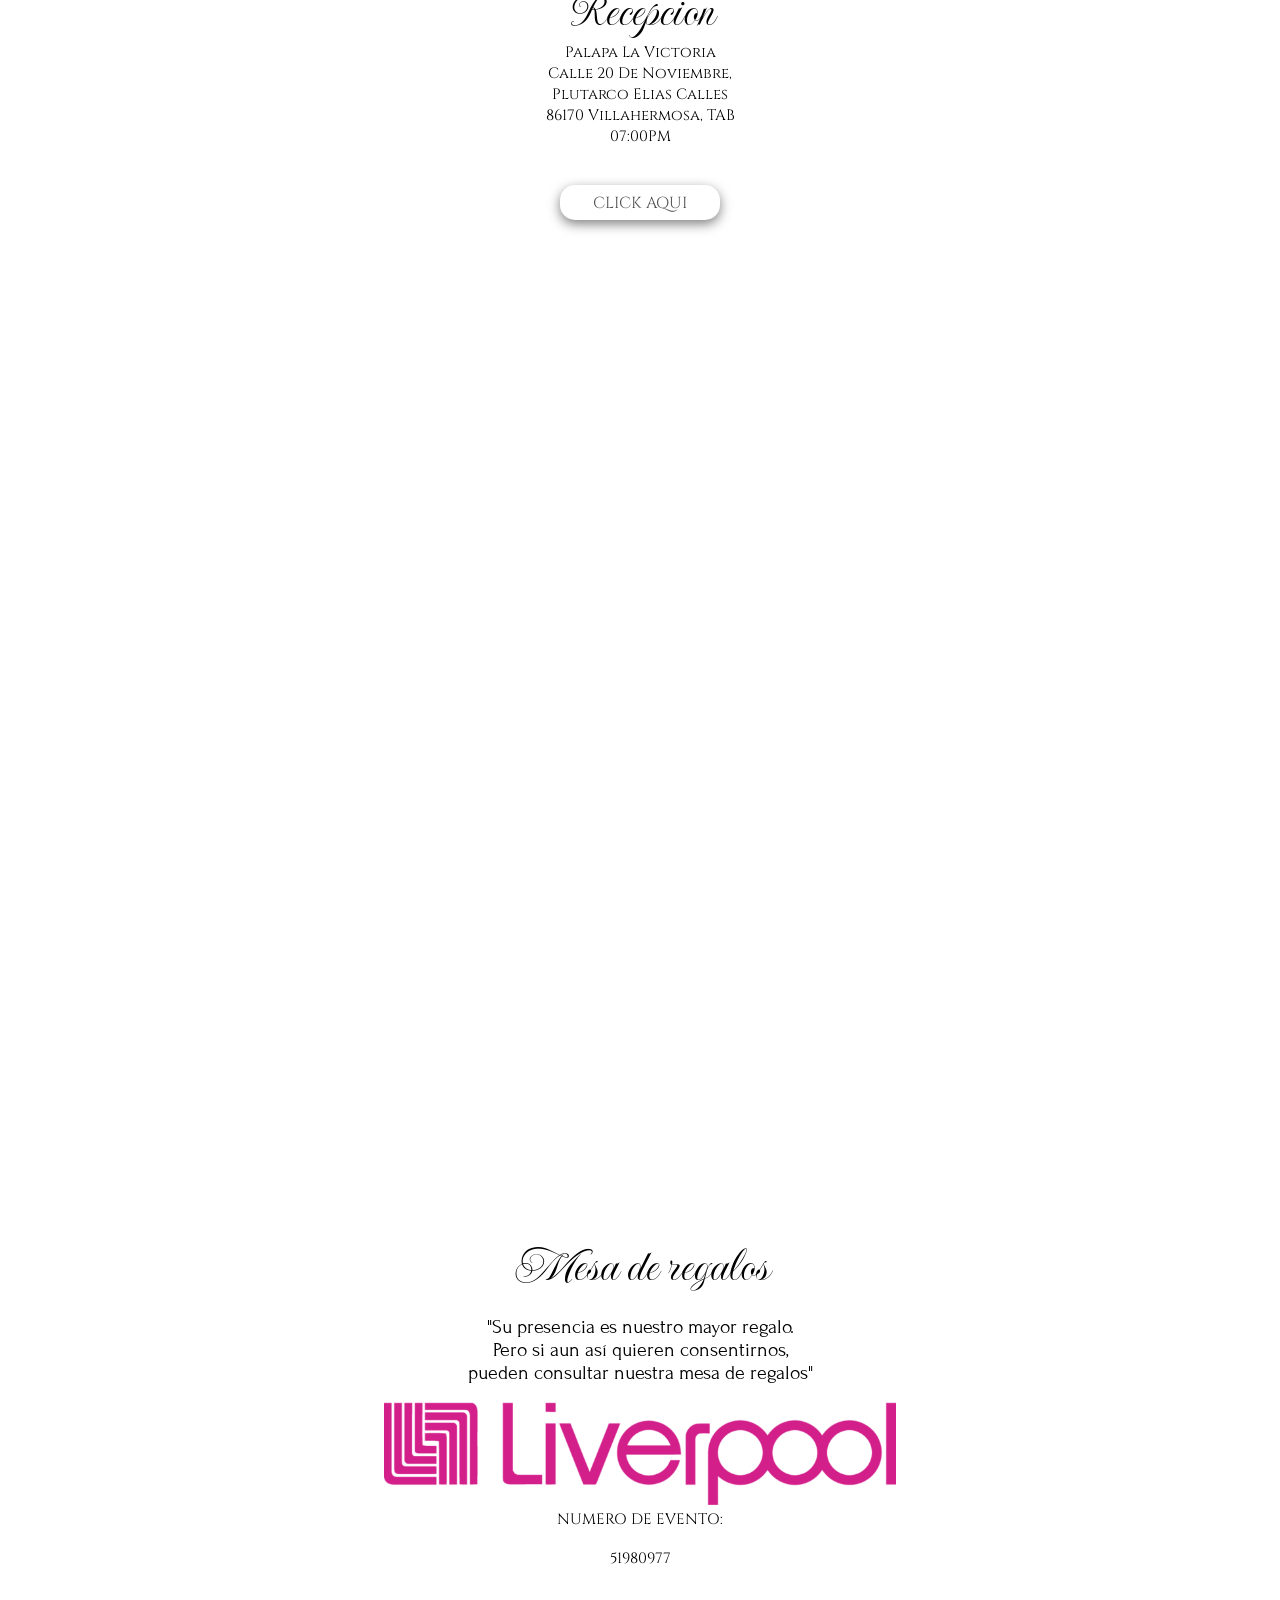
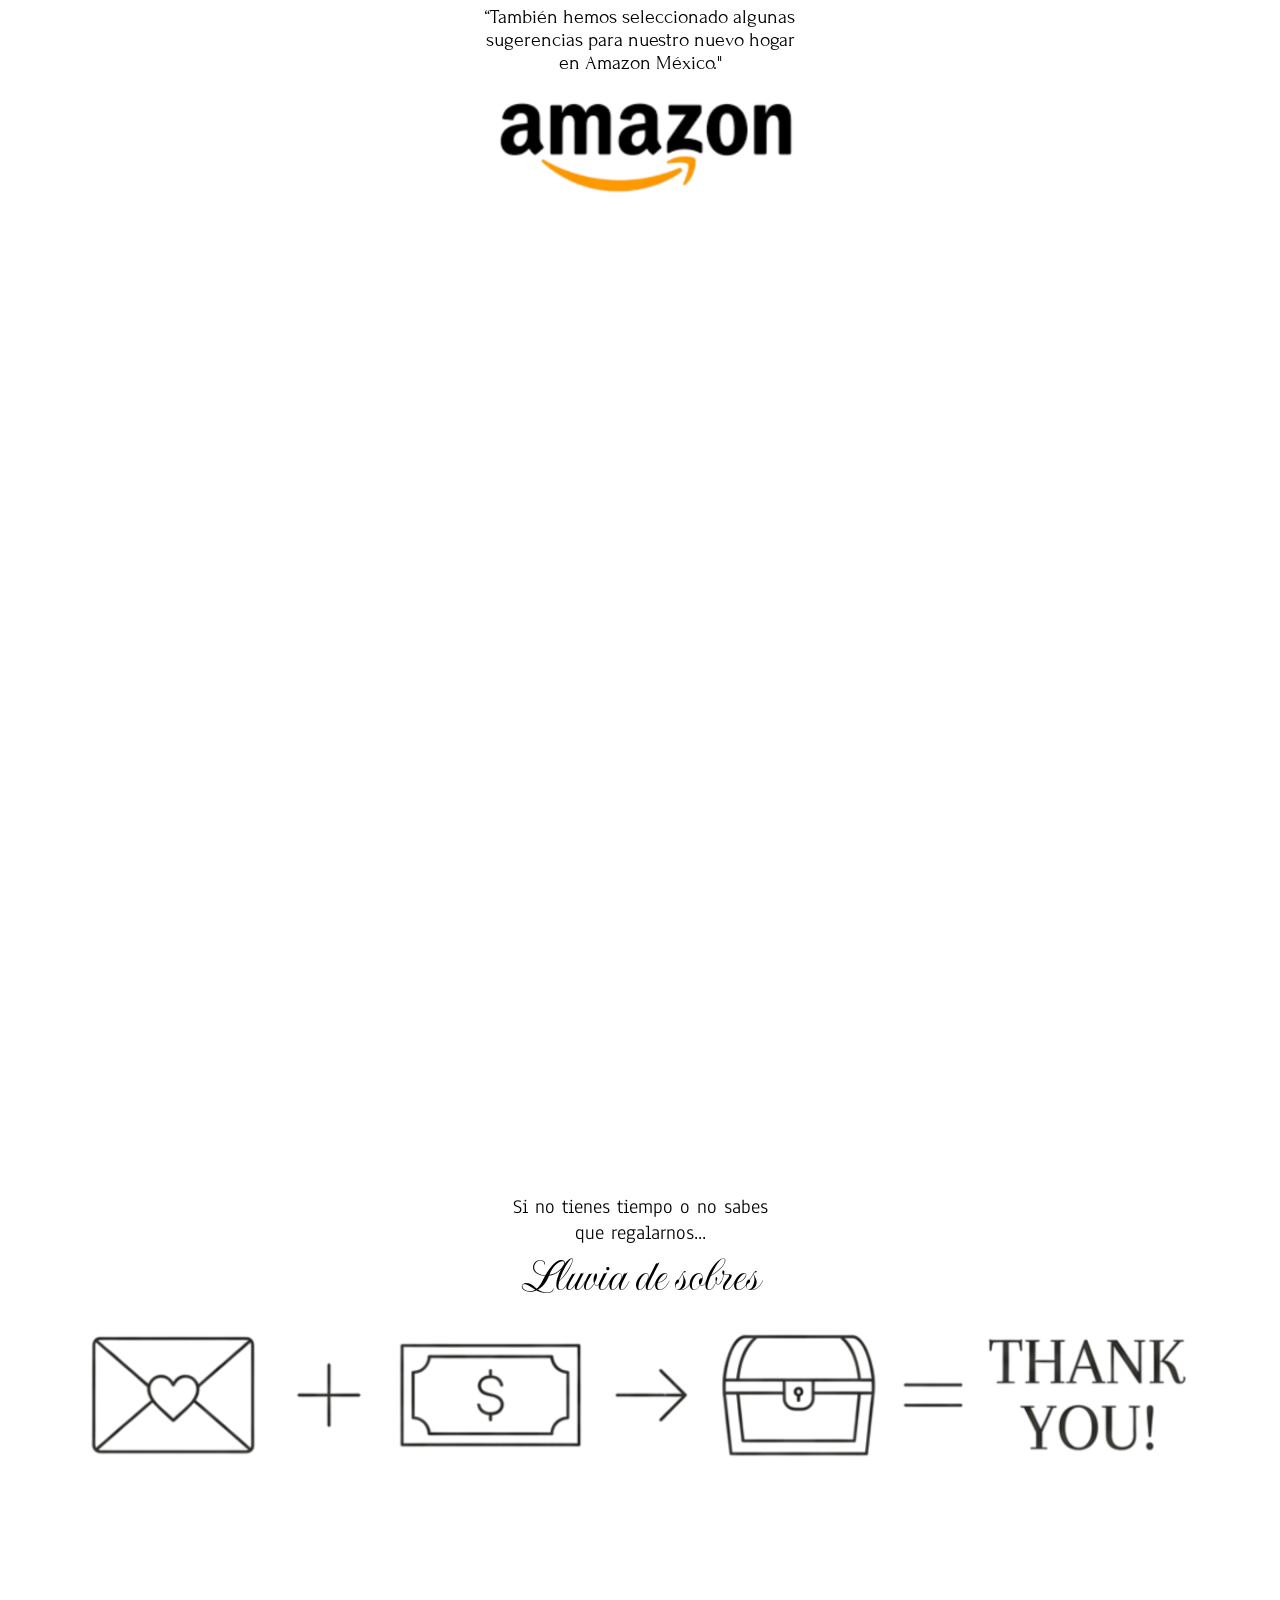
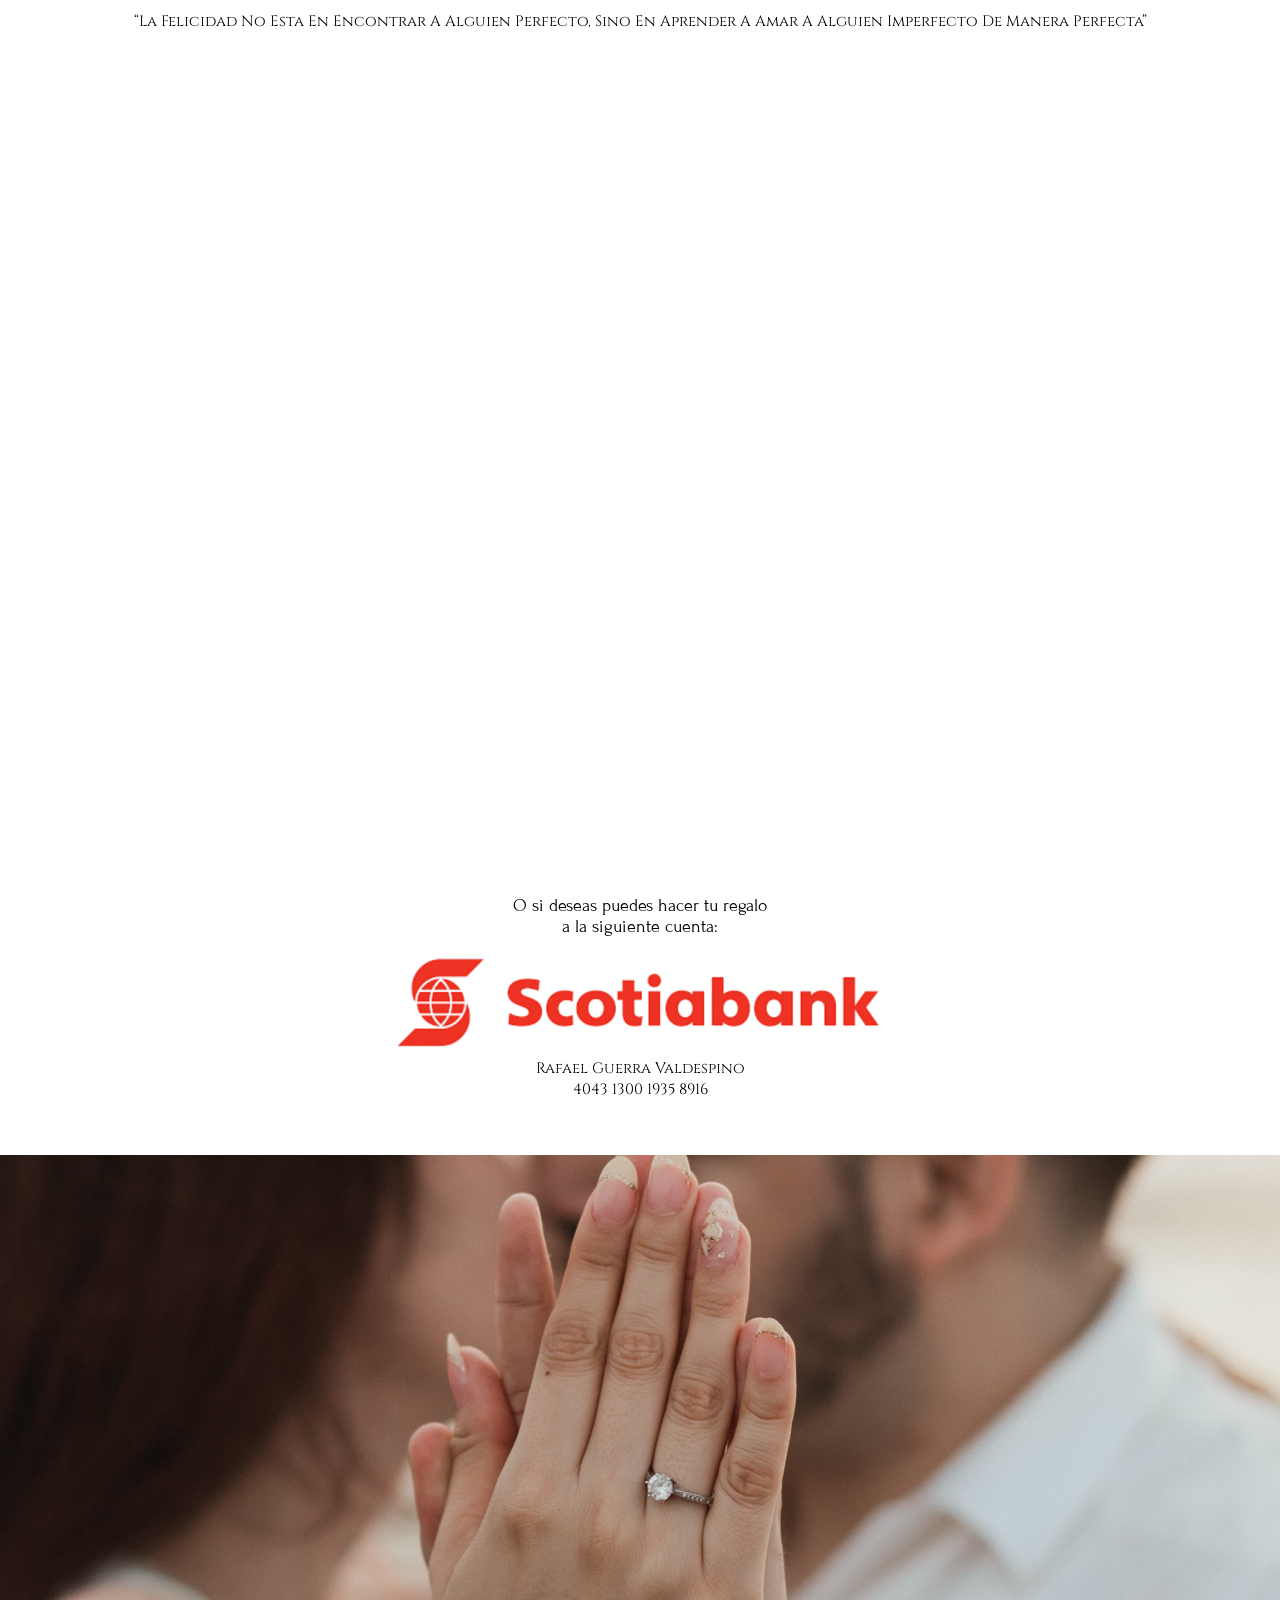
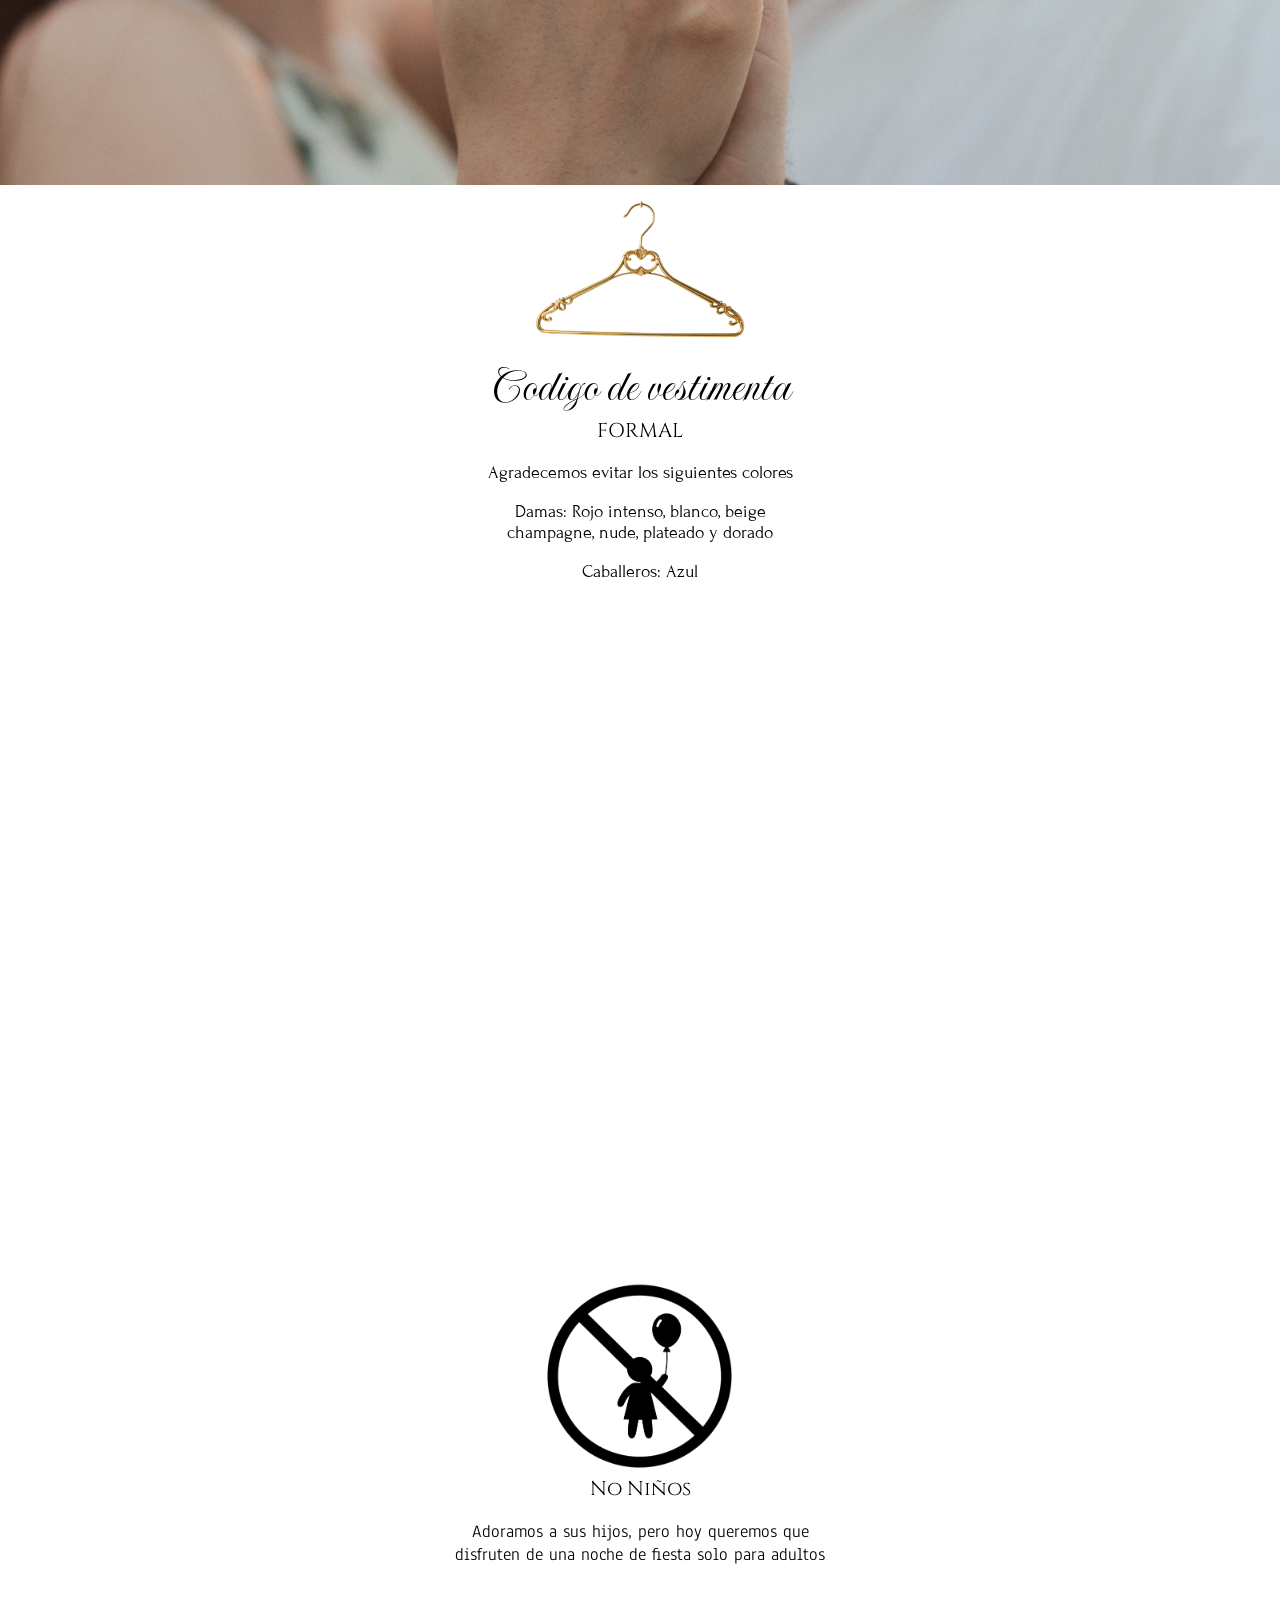
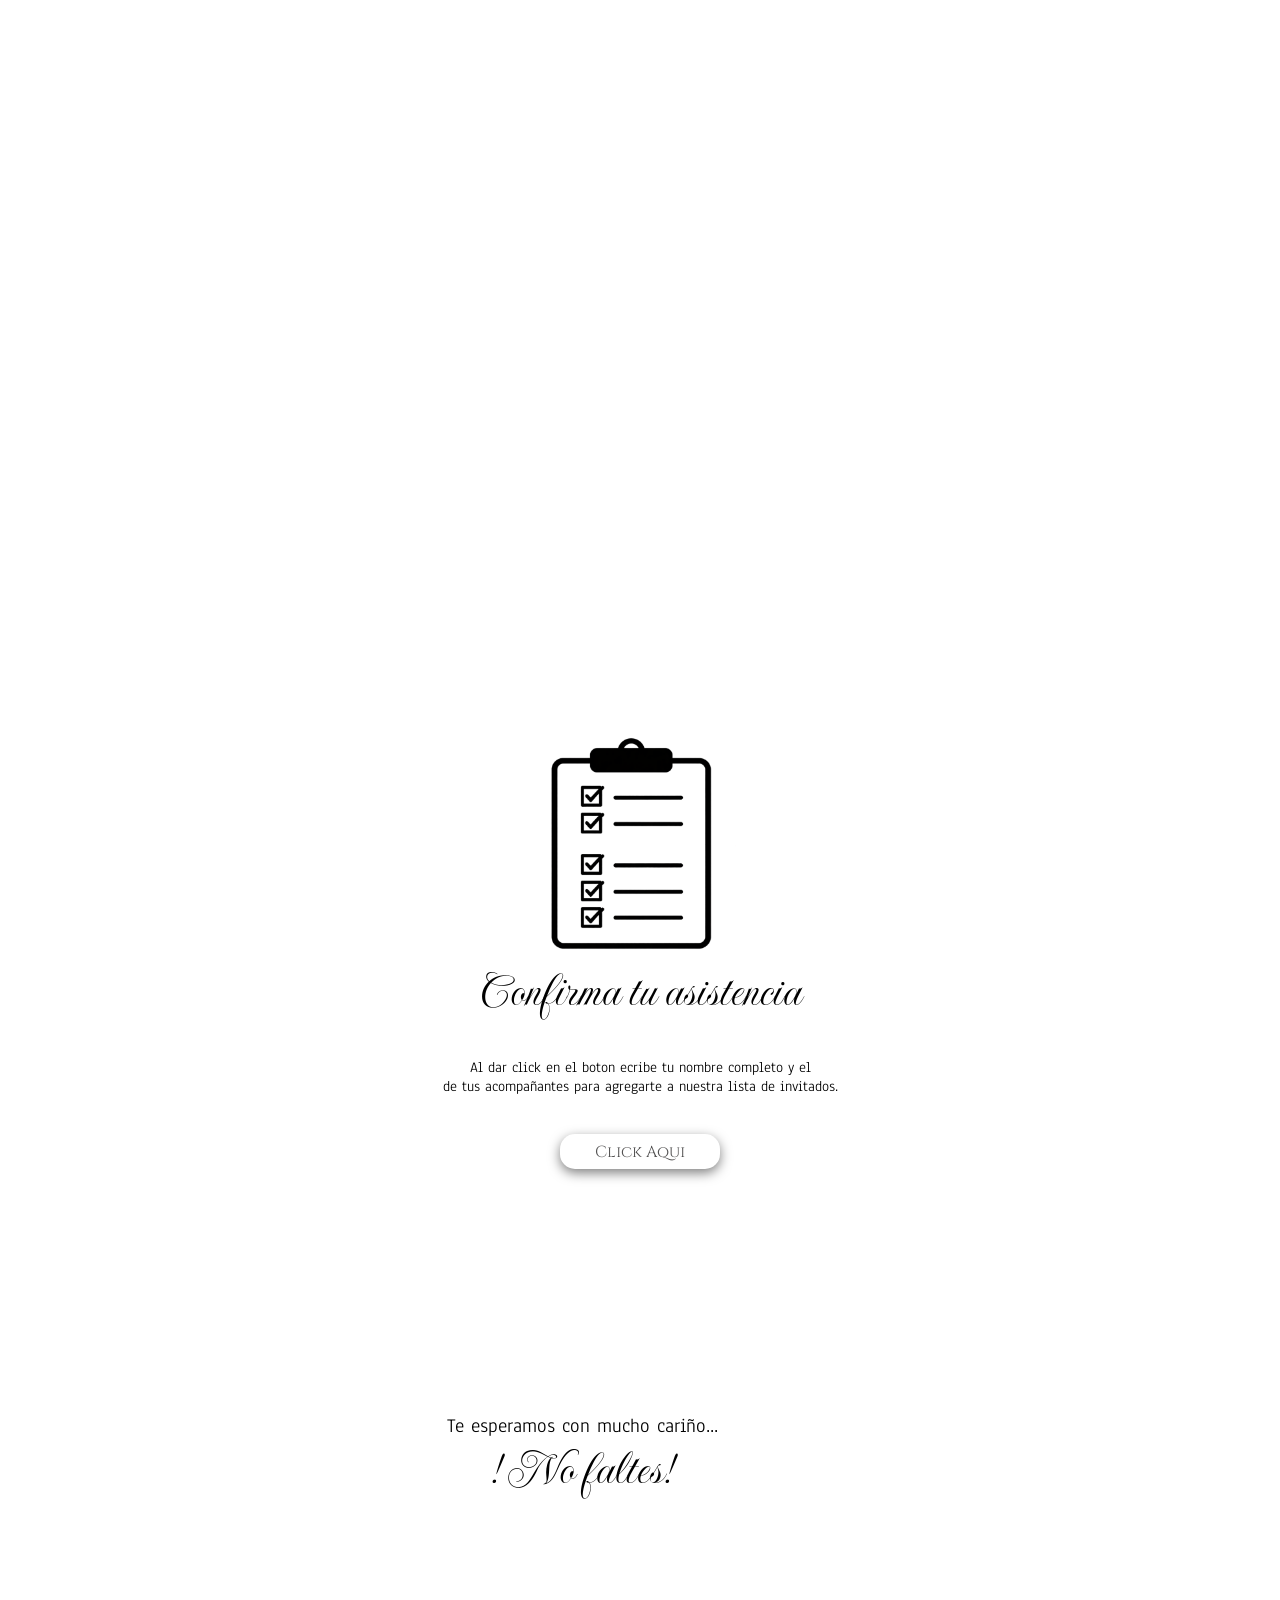
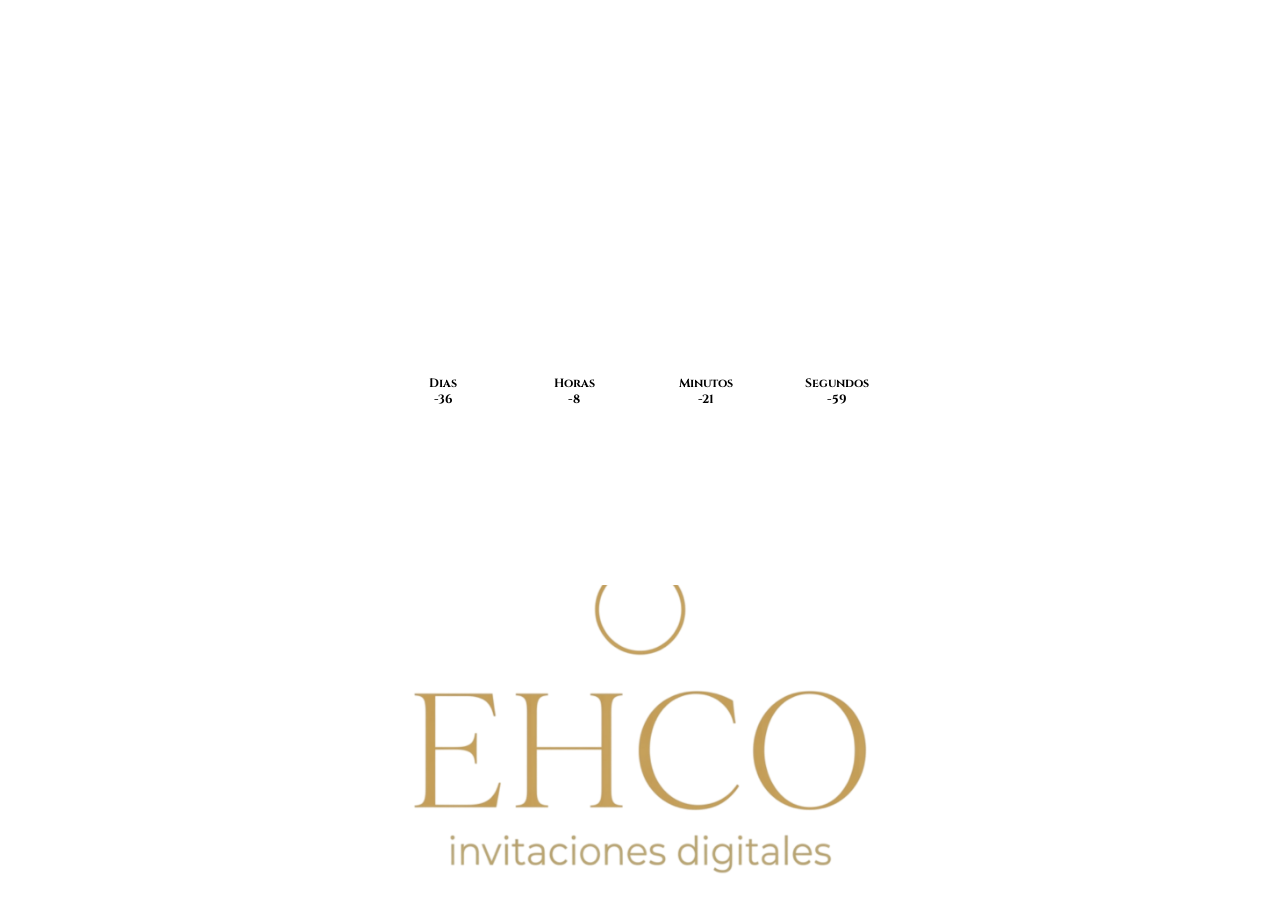
==== commit 73dbb8e6: "fixed" ====
--- a/cynthia-sergio.html
+++ b/cynthia-sergio.html
@@ -15,6 +15,21 @@
 
 </head>
 <body>
+
+<!--Prueba lays-->    
+    <div class="contenedor-grande">
+           
+        <img class="imagen lay" src="img/lay2.png" alt="">
+        <img class="imagen-extra-grande fixed-top" src="img/EHCO.png" alt="">
+        <img class="imagen lay" src="img/lay3.png" alt="">     
+
+    </div>
+
+<!--Transparente-->    
+    <div class="contenedor-chico">
+        <im class="imagen-jumbo fixed" src="cynthia-sergio/img/EHCO.png" alt="">
+        <div class="window"> EHCO</div>
+    </div>
 
 <!--Cubierta-->
     <div id="botonPlay" class="contenedor-grande bg cover vanish-off">
--- a/cynthia-sergio.css
+++ b/cynthia-sergio.css
@@ -121,6 +121,22 @@
   /**************************************************************************************************/
   /**************************************************************************************************/
   
+
+  .window{
+    float: right;
+    border-style: solid;
+    align-items: center;
+    text-align: center;
+    justify-content: center;
+    background-color: rgba(116, 67, 67,0.5);
+  }
+
+  .fixed-top{
+    position: fixed;
+    bottom: 65%;
+  }
+
+
   .contenedor-grande{
     display:flex; /*flex*/
     align-items: center;
@@ -131,6 +147,8 @@
     background-color: white;/*ELIMINAR*/
     position:relative;
     overflow: hidden;
+
+
     border-style: none;
   }
   
@@ -186,6 +204,7 @@
     overflow: hidden;
   }
   
+
   
   /**************************************************************************************************/
   /**************************************************************************************************/
@@ -237,6 +256,11 @@
   /**************************************************************************************************/
   /**************************************************************************************************/
   
+  .lay{
+    position: absolute;
+  }
+
+
   .imagen-chica{
     width: 15%;
   }
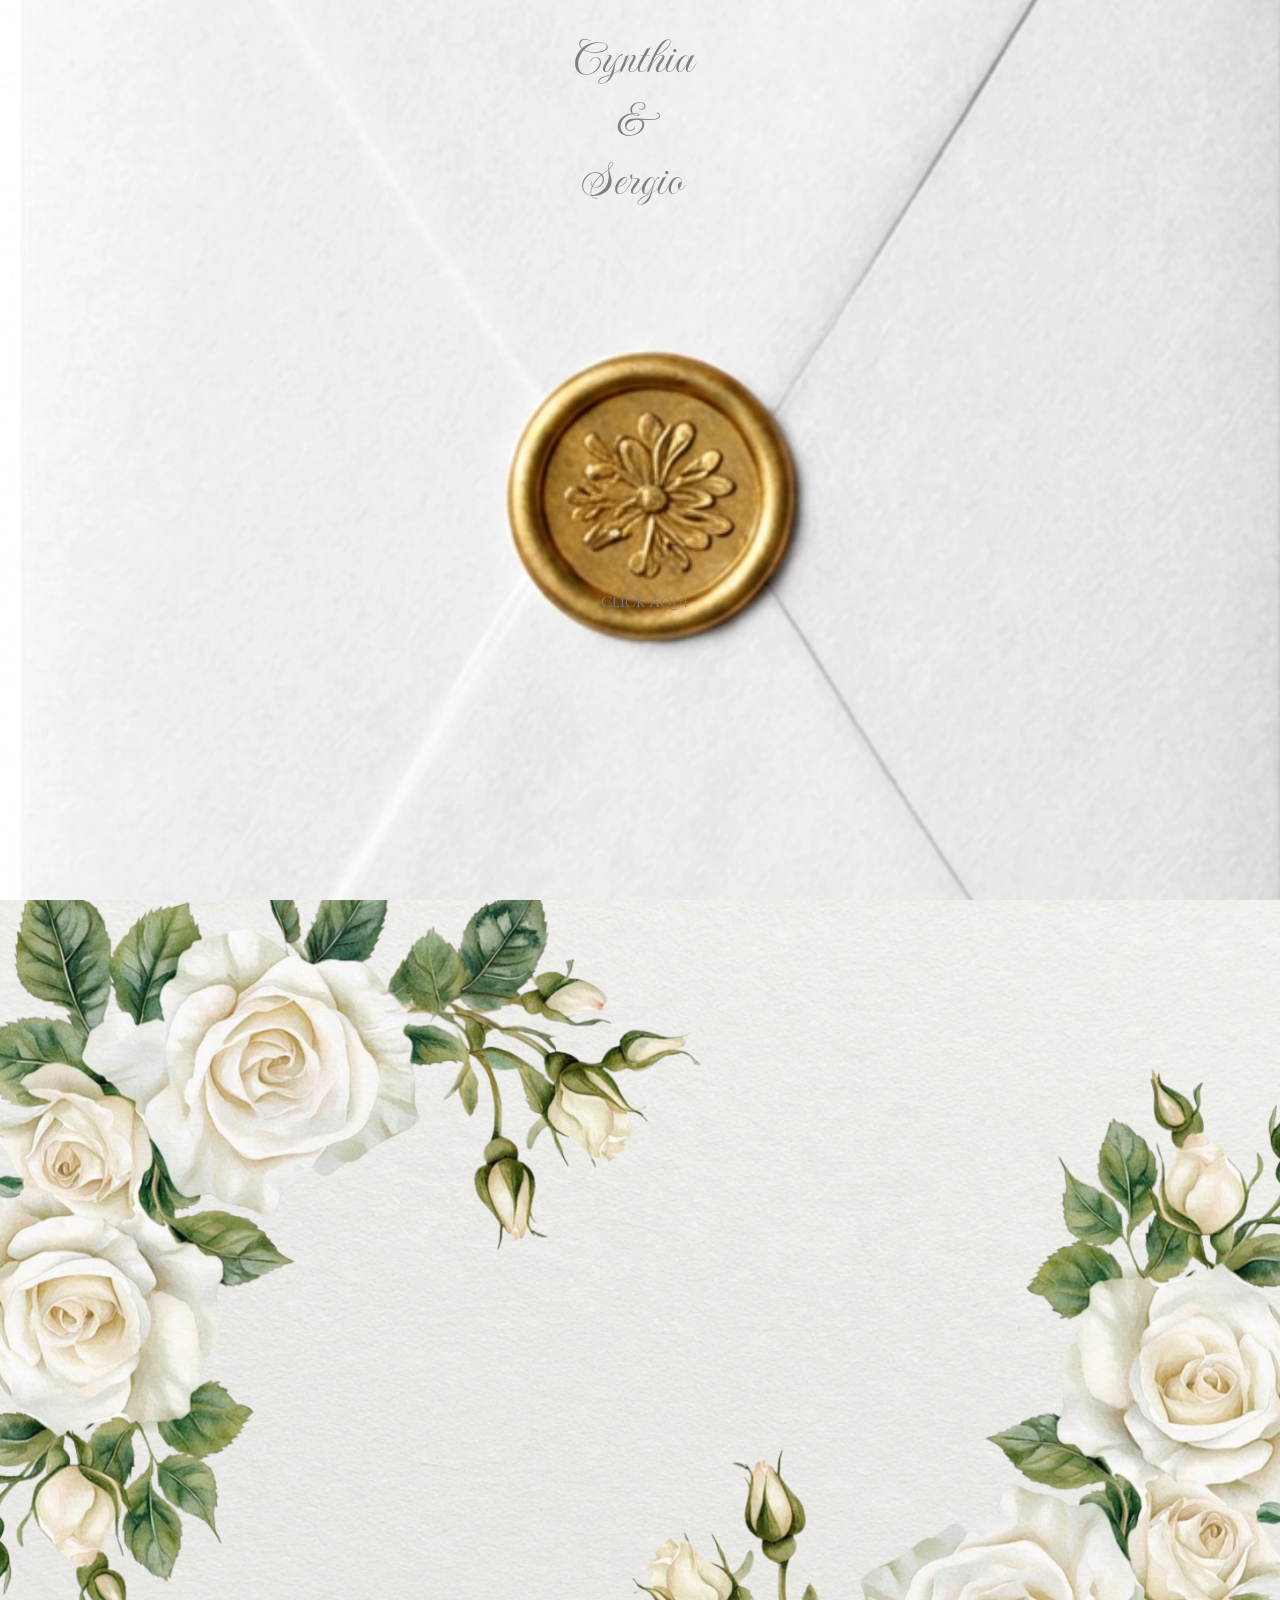
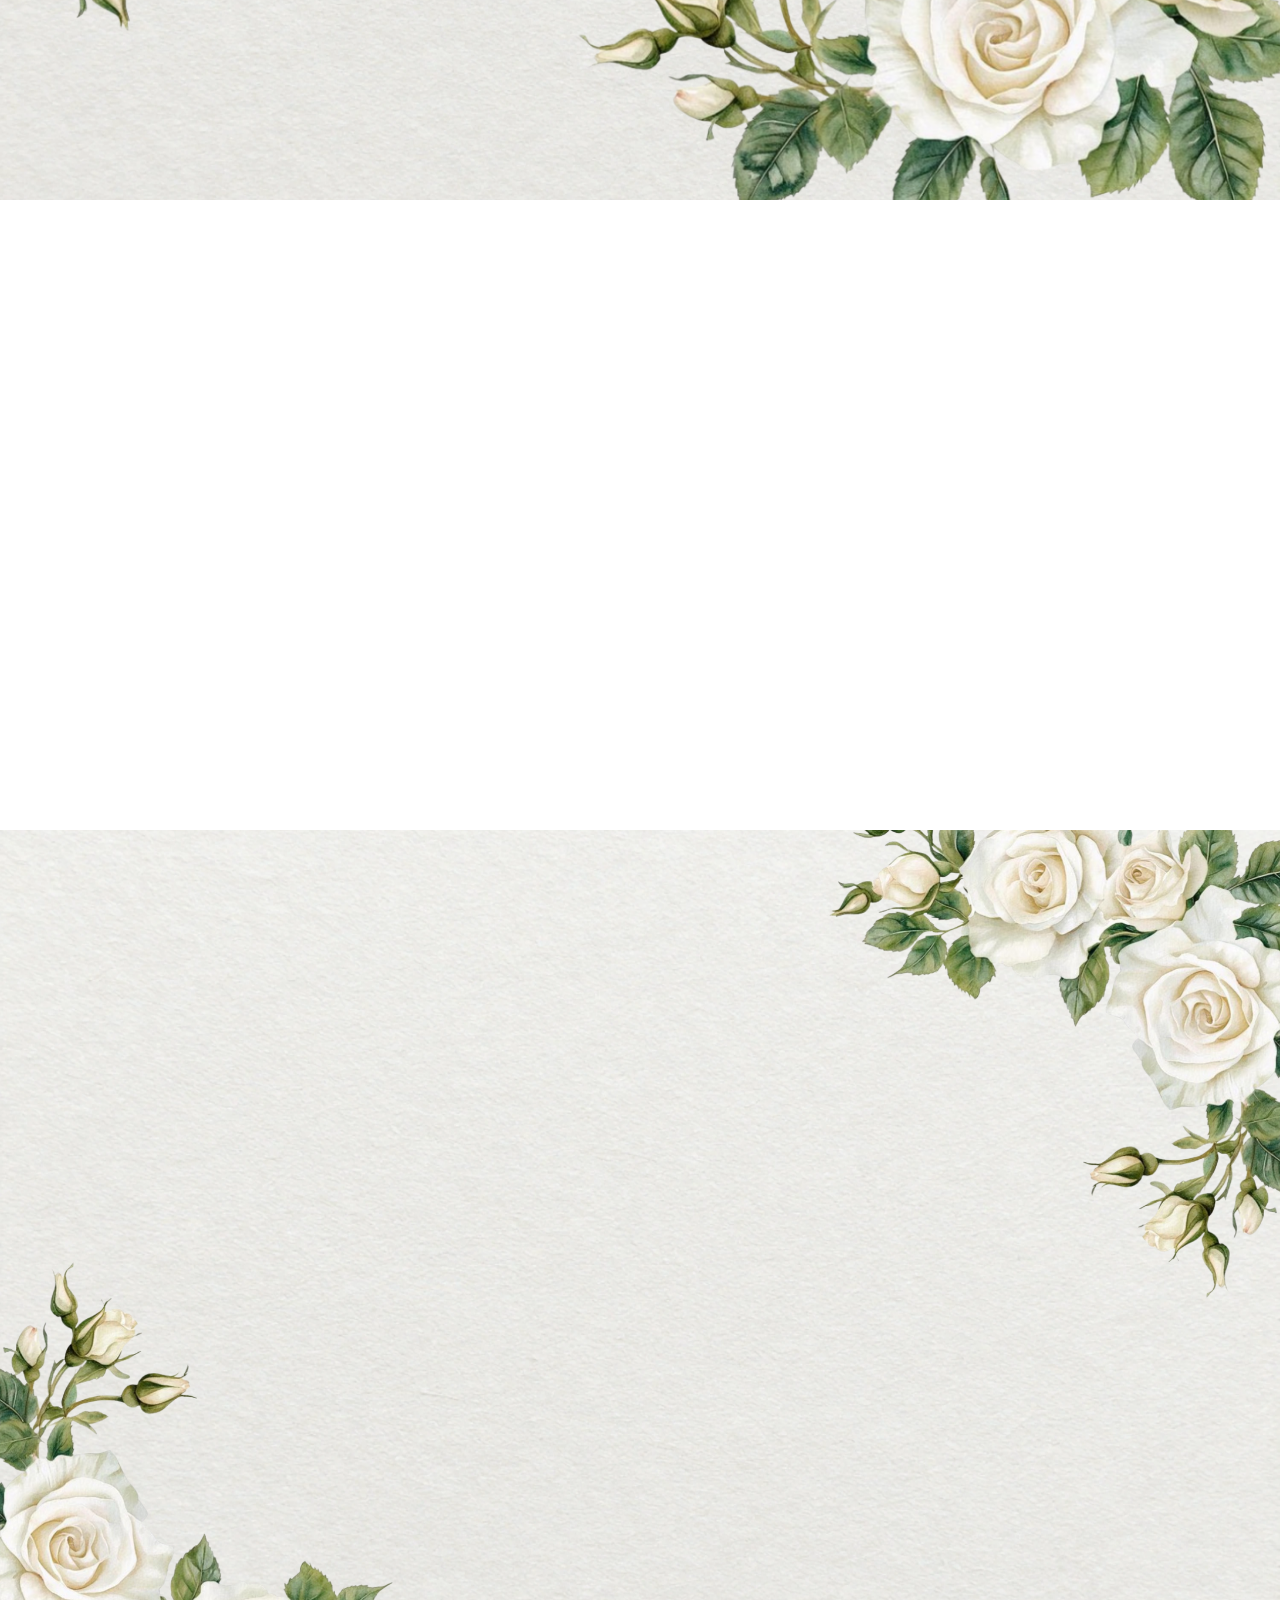
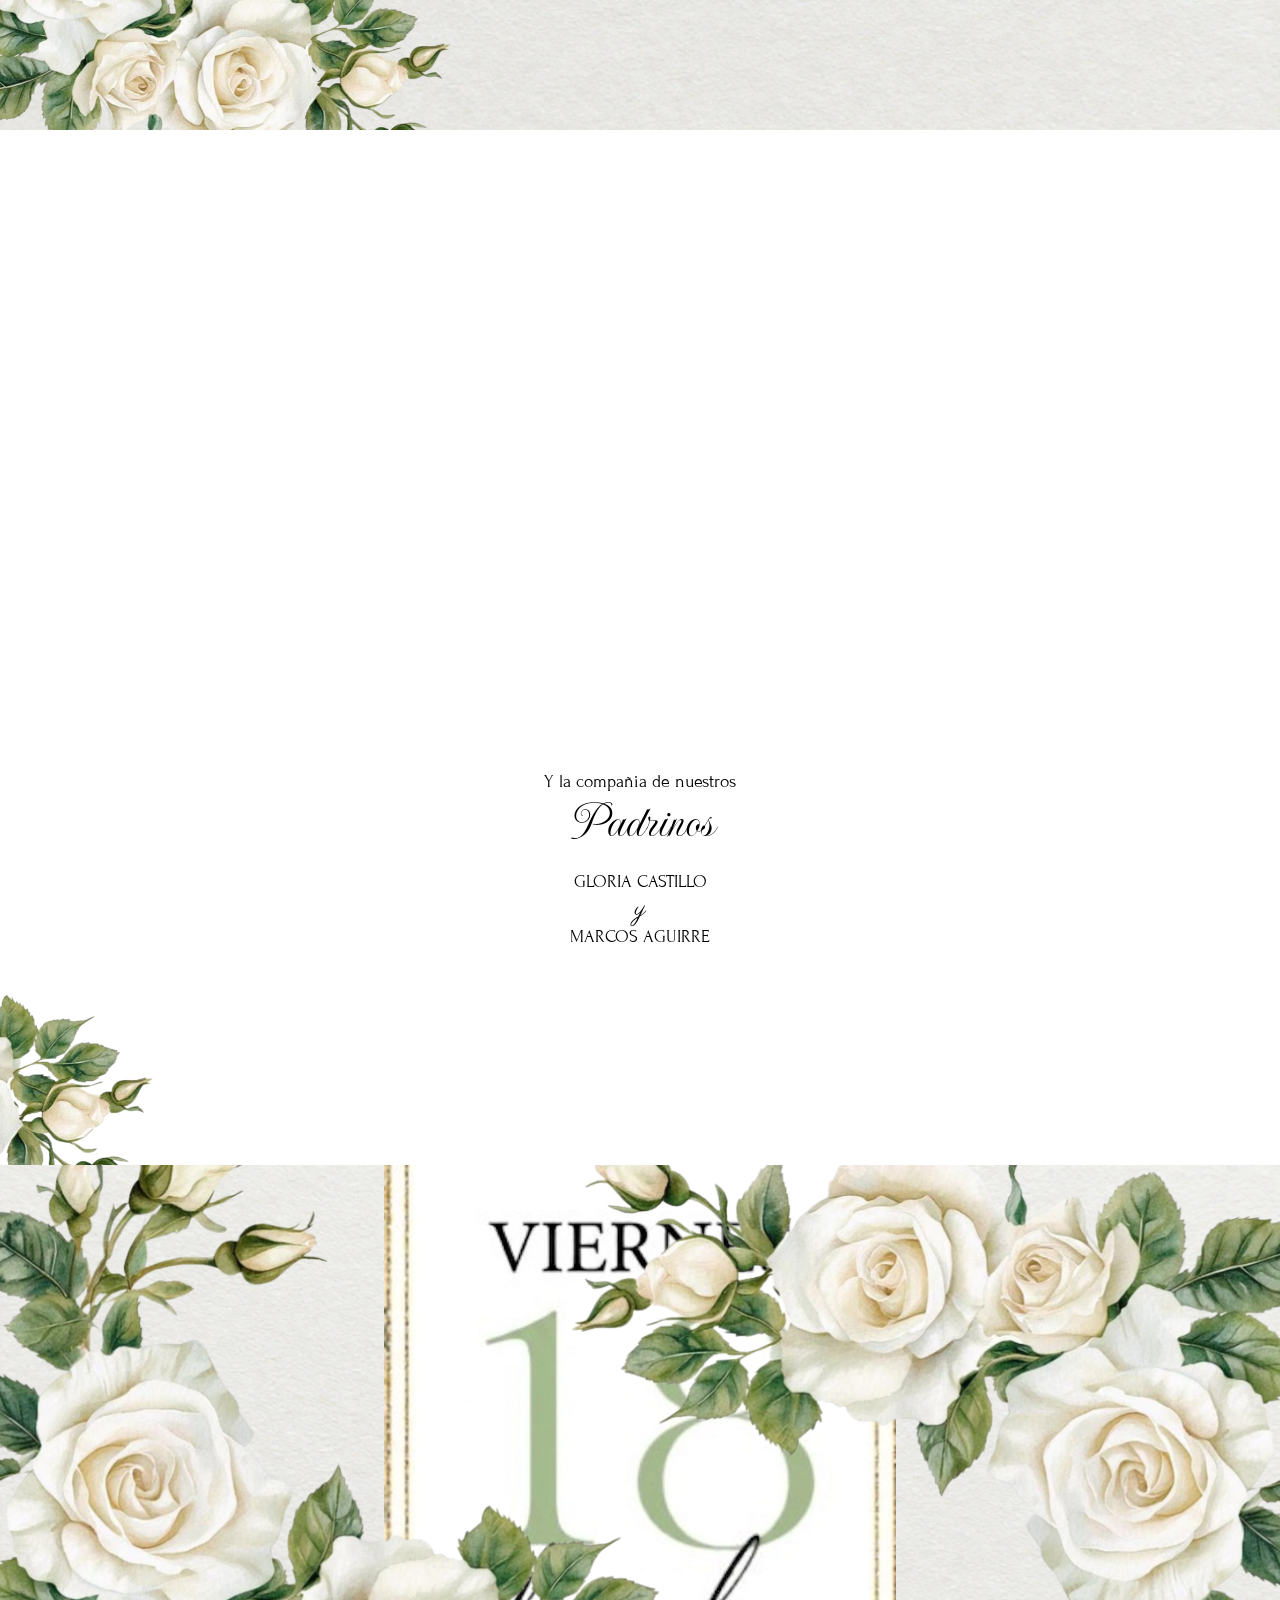
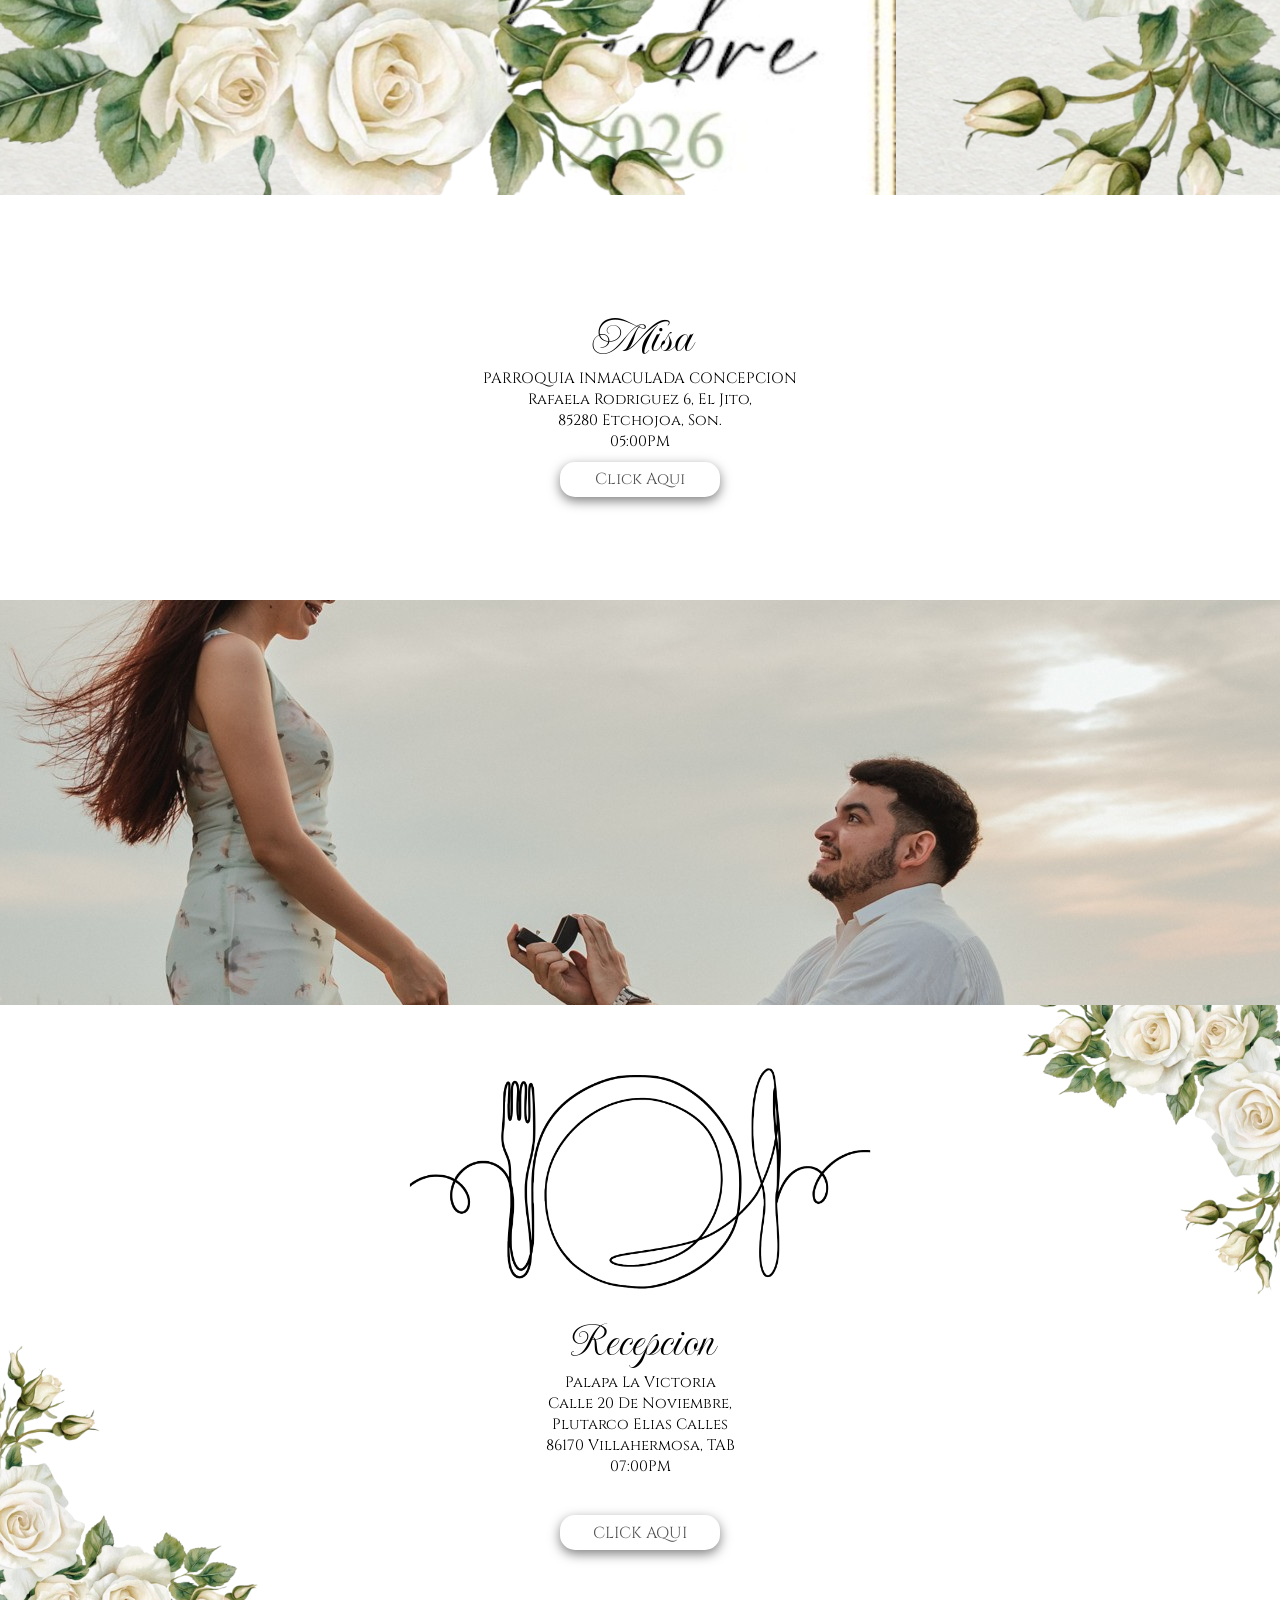
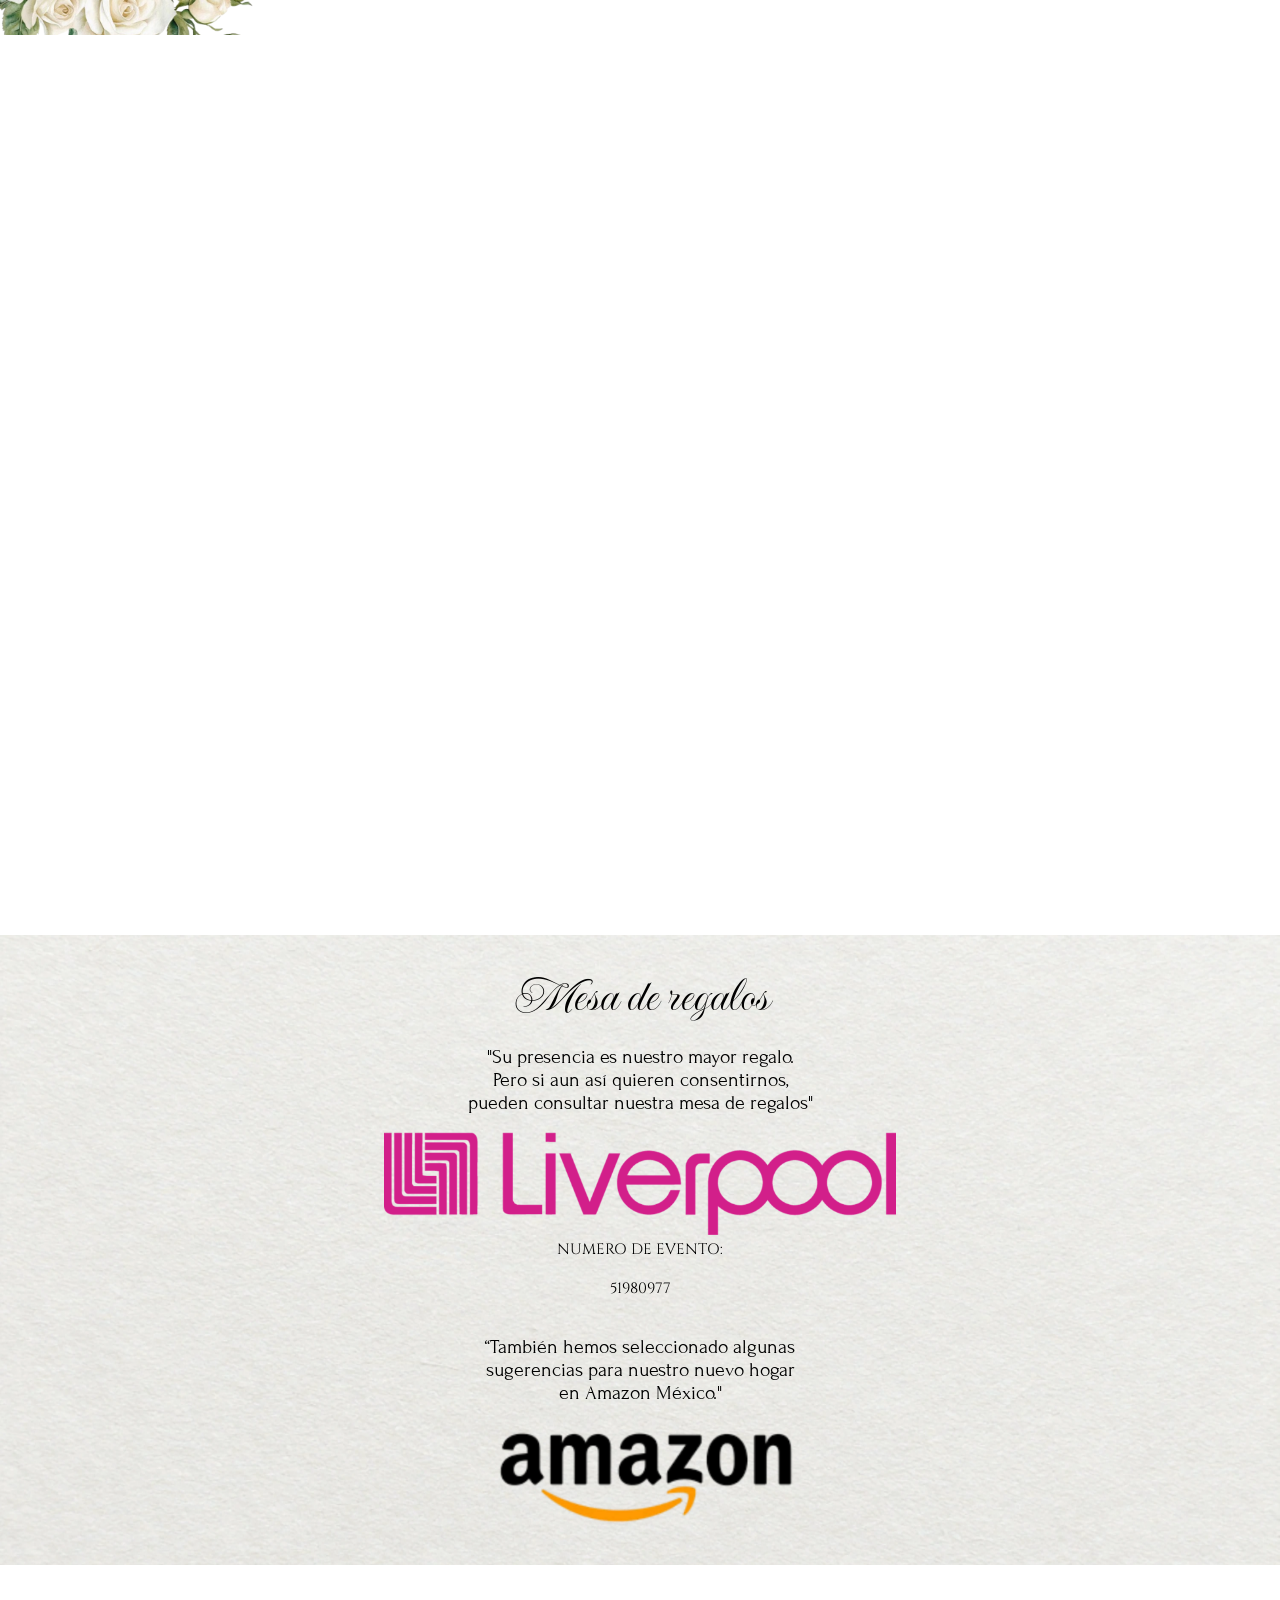
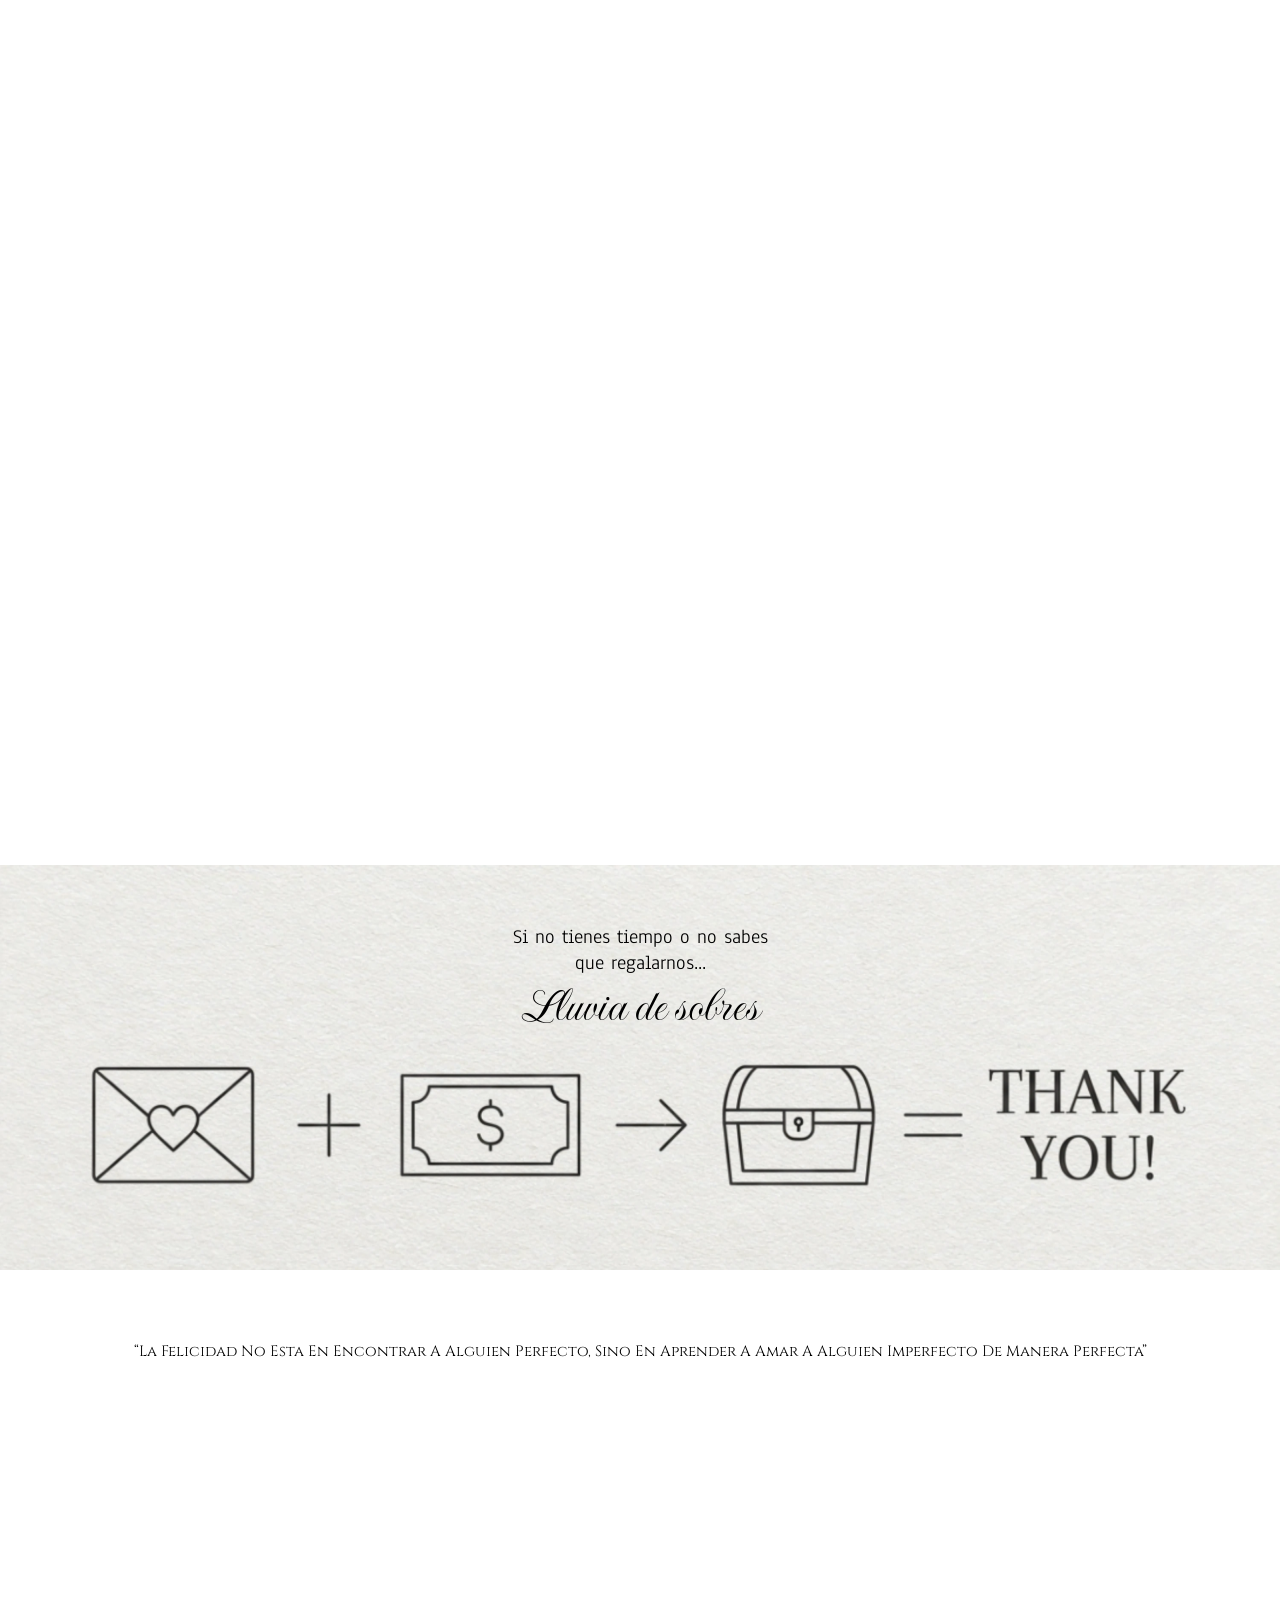
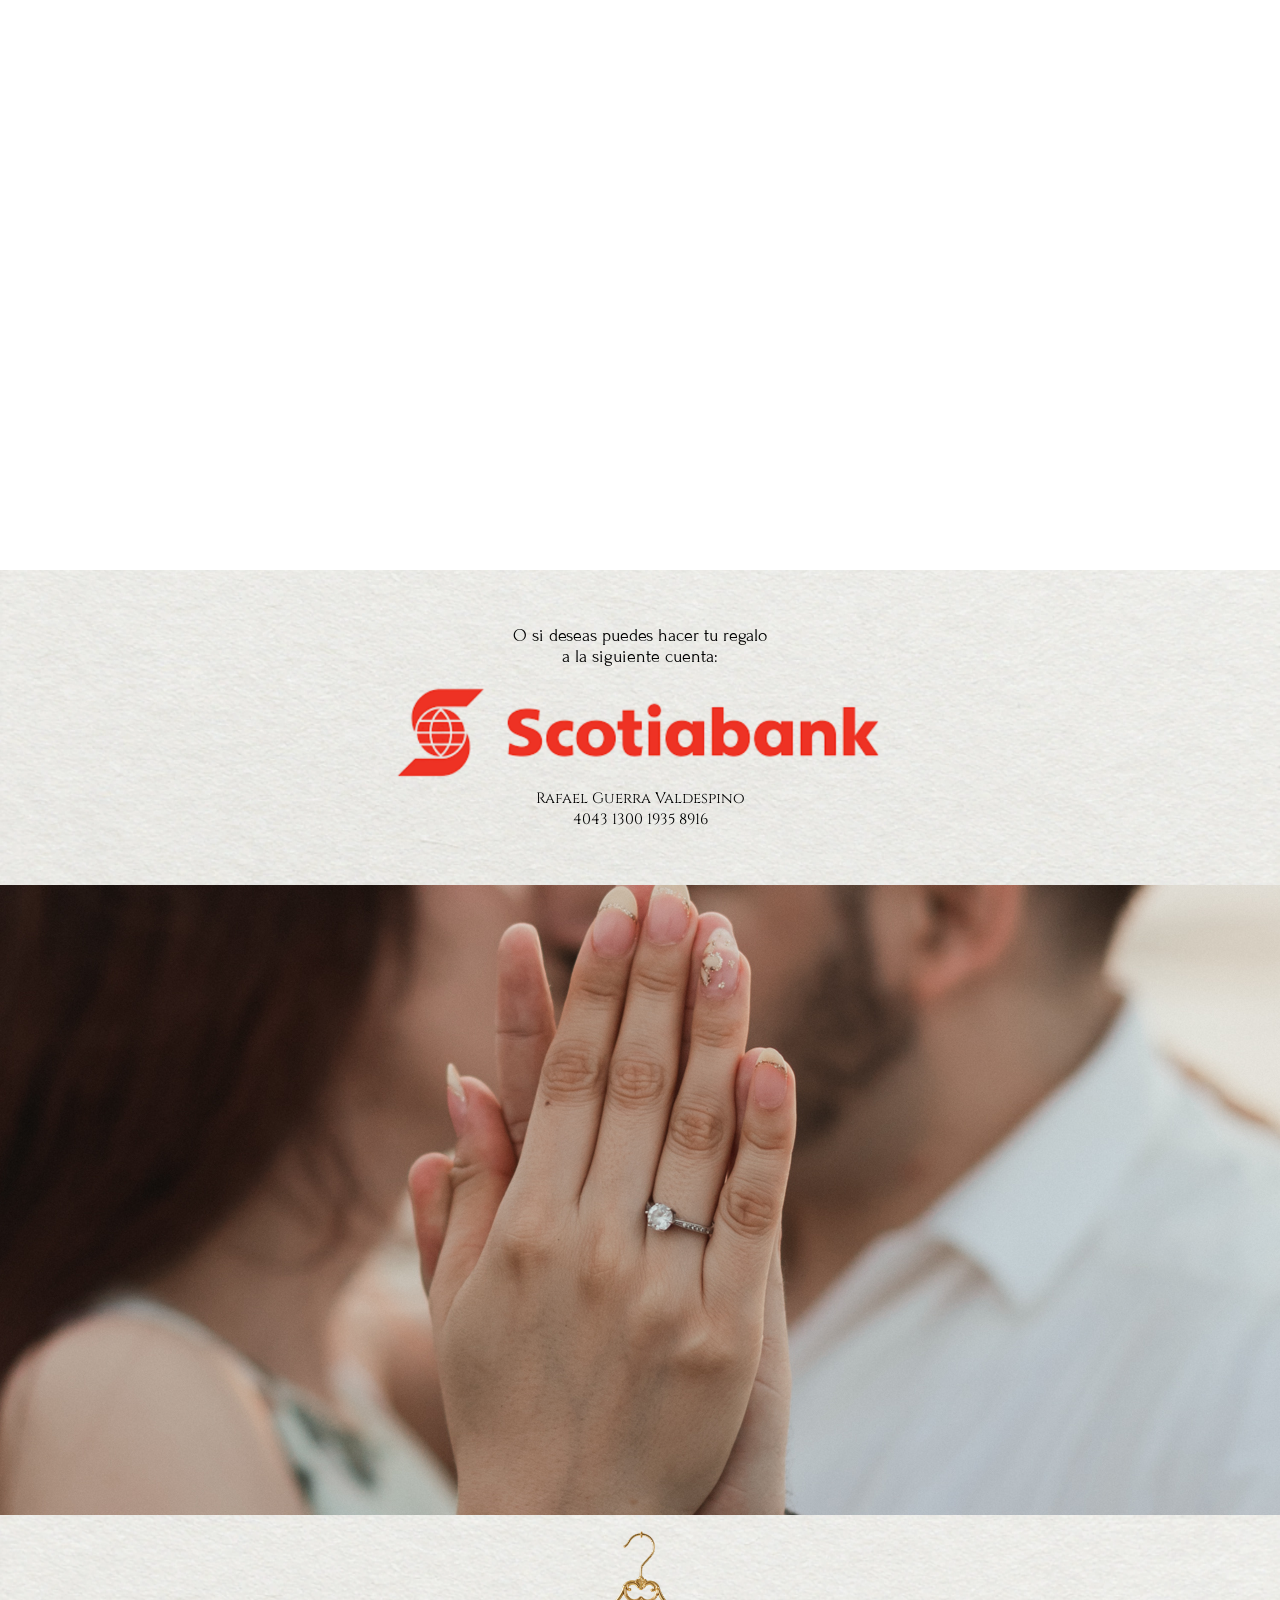
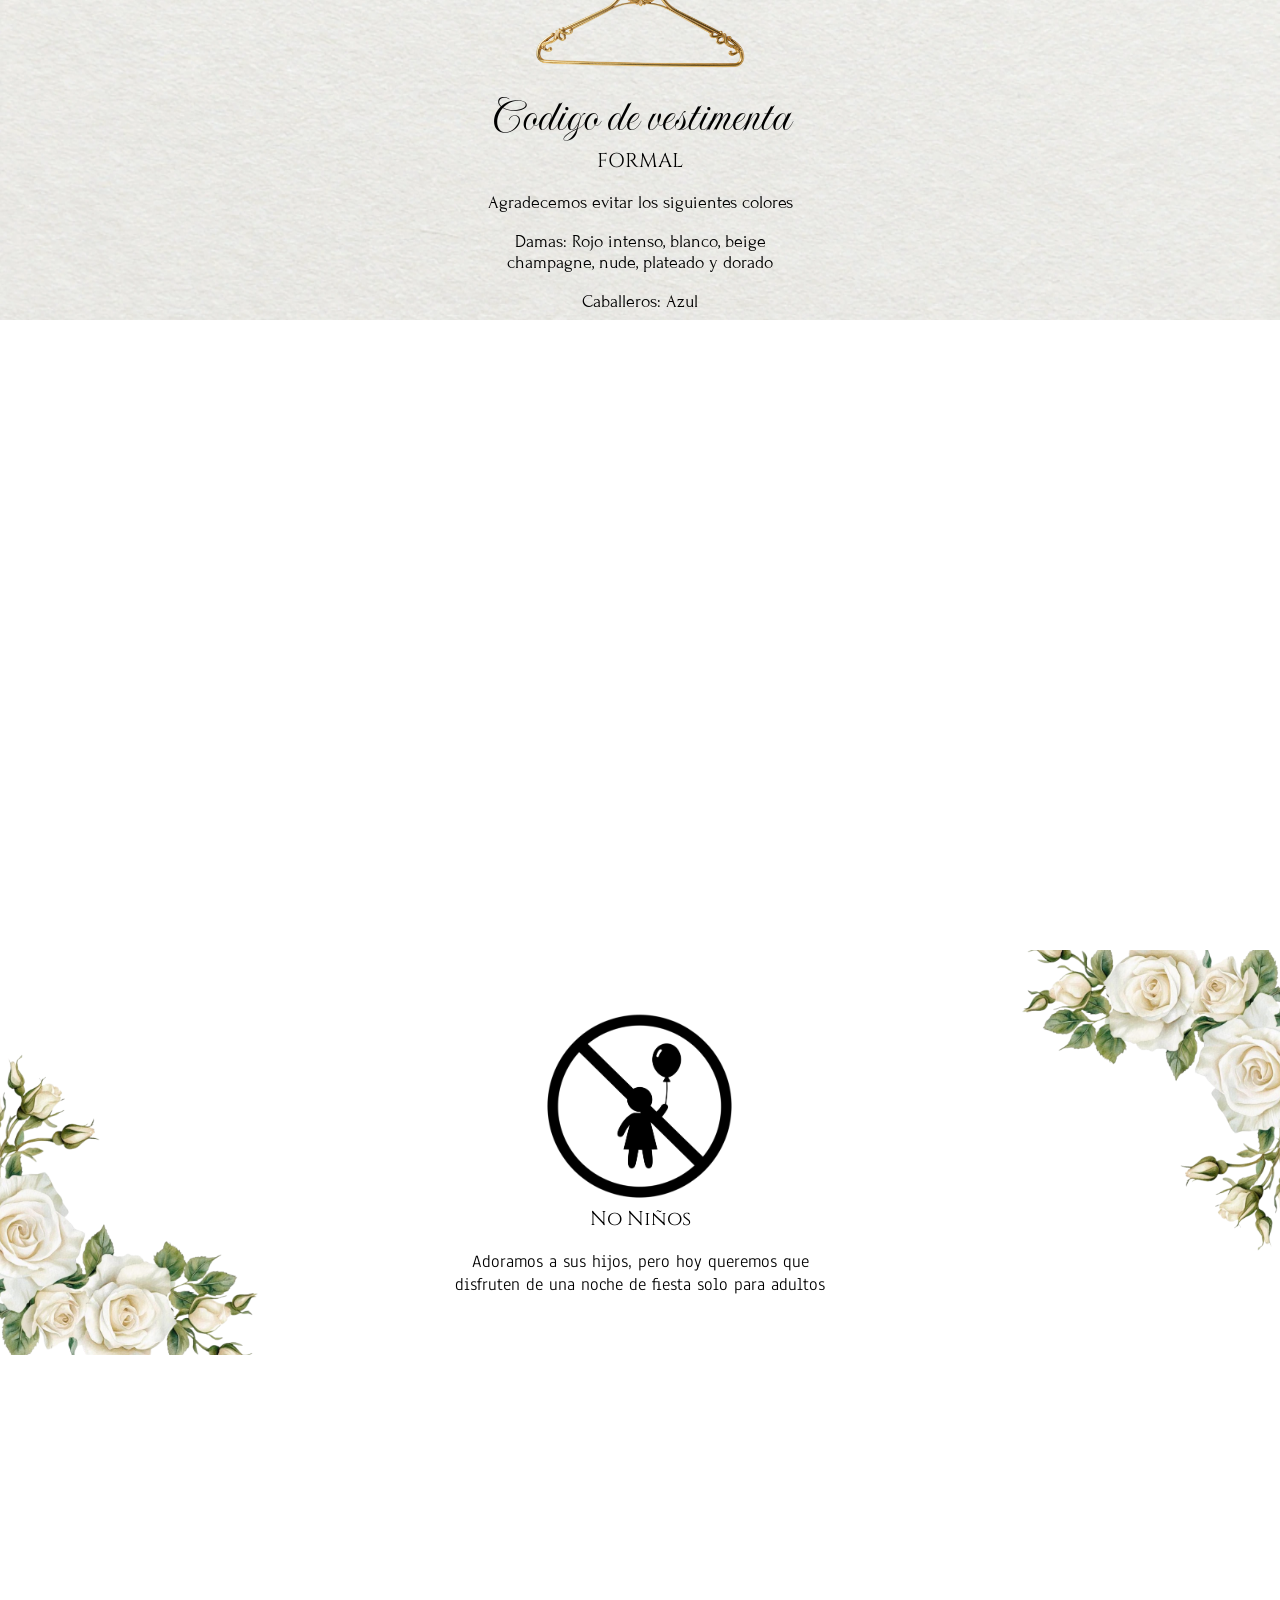
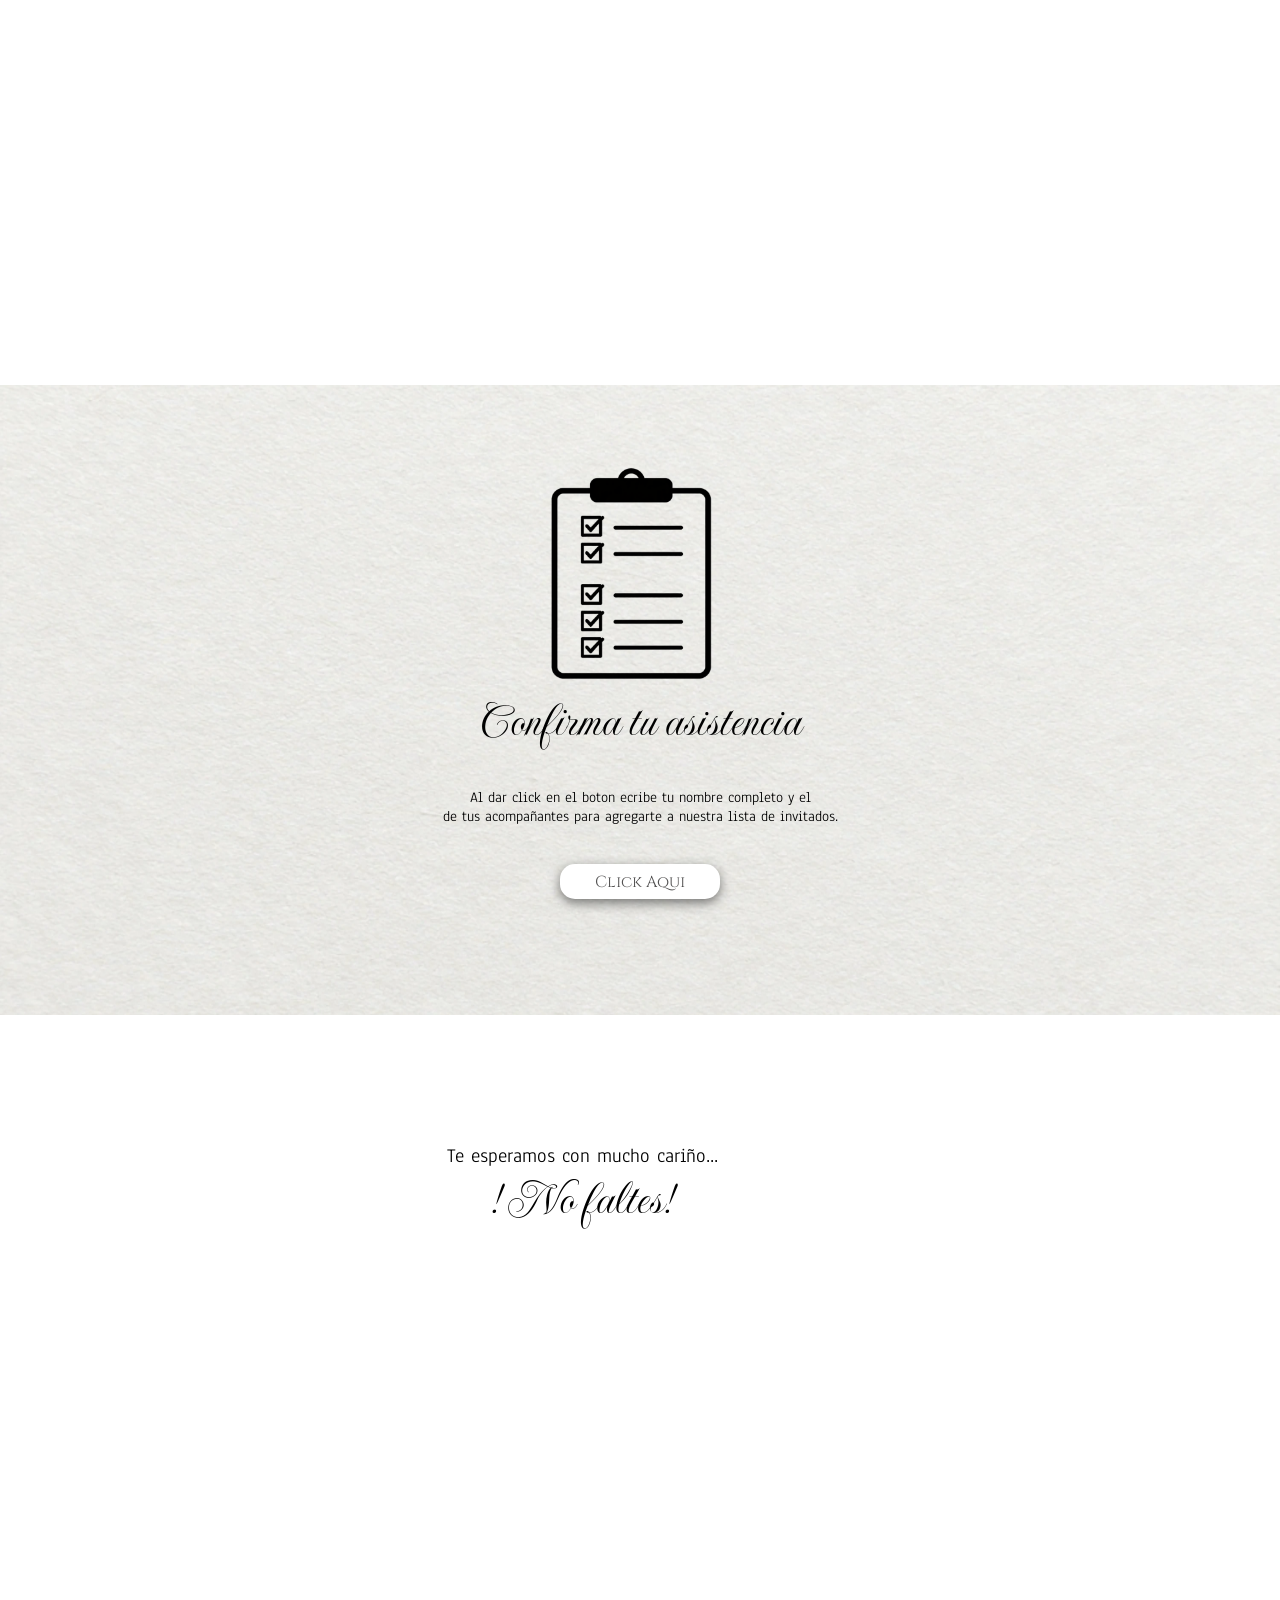
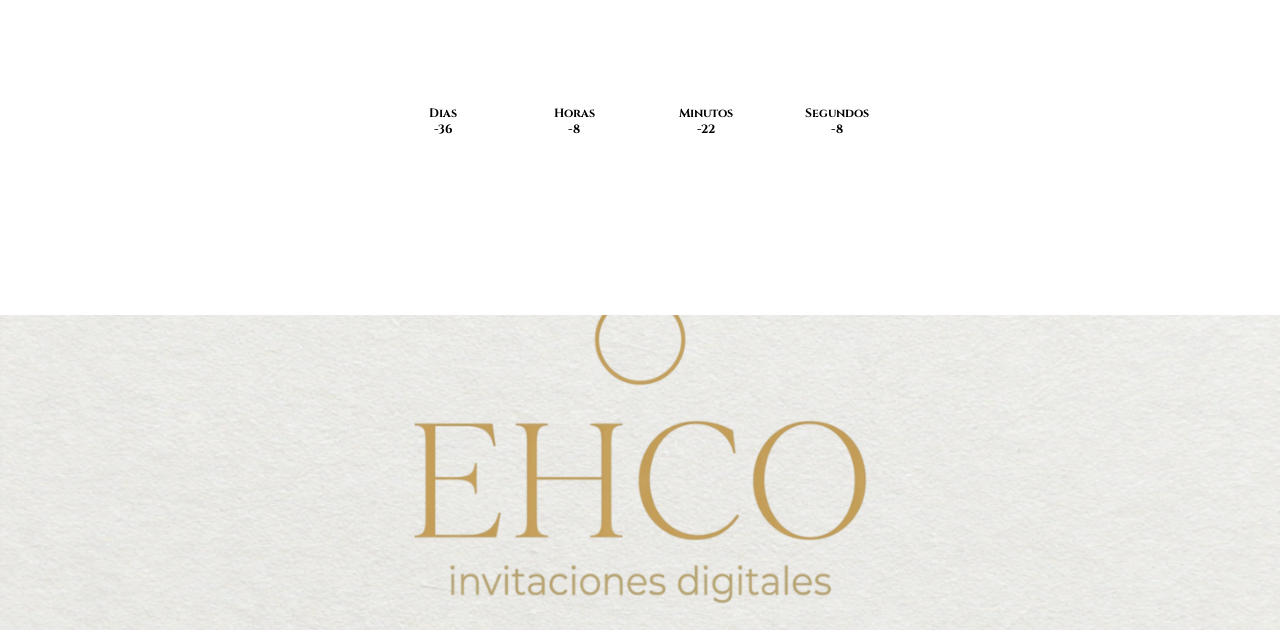
==== commit e42cad0a: "c-s renewed" ====
--- a/cynthia-sergio.html
+++ b/cynthia-sergio.html
@@ -16,26 +16,12 @@
 </head>
 <body>
 
-<!--Prueba lays-->    
-    <div class="contenedor-grande">
-           
-        <img class="imagen lay" src="img/lay2.png" alt="">
-        <img class="imagen-extra-grande fixed-top" src="img/EHCO.png" alt="">
-        <img class="imagen lay" src="img/lay3.png" alt="">     
-
-    </div>
-
-<!--Transparente-->    
-    <div class="contenedor-chico">
-        <im class="imagen-jumbo fixed" src="cynthia-sergio/img/EHCO.png" alt="">
-        <div class="window"> EHCO</div>
-    </div>
 
 <!--Cubierta-->
     <div id="botonPlay" class="contenedor-grande bg cover vanish-off">
 
         <div>
-            <div class="texto-en-imagen imperial gray fs-50"><br><br> Karyme <br>& <br> Rafael</div>
+            <div class="texto-en-imagen imperial gray fs-50"><br><br> Cynthia <br>& <br> Sergio</div>
             <button class="button-transparent cinzel gray fs-15">Click aqui</button>
 
         </div>
@@ -44,7 +30,7 @@
 
 
 <!-- El audio sin controles -->
-    <audio id="miAudio" src="Kari-Rafa/Hasta Donde Te Quiero.mp3"></audio>
+    <audio id="miAudio" src="cynthia-sergio/Bruno Mars - Marry You (Official Instrumental).mp3"></audio>
 
 <!--Seccion 1-->
     <div class="contenedor-grande bg img1">
@@ -55,14 +41,14 @@
     </div>
 <!--Seccion 2-->
     <div class="contenedor-grande bg main">
-        <div>
-            <p class="forum black fs-25">K A R Y M E</p>
-            <p class="forum black fs-25">ADILENE MORENO TAFOYA</p>
+        <div class="appear">
+            <p class="forum black fs-20">C Y N T H I A </p>
+            <p class="forum black fs-20">CASTELLANOS DOMÍNGUEZ</p>
             <p><br></p>
             <P class="parisienne black fs-30">y</P>
             <p><br></p>
-            <p class="forum black fs-25">R A F A E L</p>
-            <p class="forum black fs-25">GUERRA VALDESPINO</p>
+            <p class="forum black fs-20">S E R G I O</p>
+            <p class="forum black fs-20">SASTRE JIMÉNEZ</p>
             <p><br></p>
             <p><br></p>
             <p class="forum black fs-20">en compañía de nuestras amadas</p>
@@ -73,8 +59,8 @@
             <p><br></p>
             <p><br></p>
         </div>
-        <img class="imagen-extra-grande top left deg-180" src="Kari-Rafa/img/flowers-yellow.png" alt="">
-        <img class="imagen-extra-grande bottom right deg-0" src="Kari-Rafa/img/flowers-yellow.png" alt="">
+        <img class="imagen-extra-grande top left deg-180" src="cynthia-sergio/img/flowers-white.png" alt="">
+        <img class="imagen-extra-grande bottom right deg-0" src="cynthia-sergio/img/flowers-white.png" alt="">
 
     </div>
 <!--Seccion 3-->
@@ -85,60 +71,62 @@
 
 <!--Seccion 4-->
     <div class="contenedor-grande bg main">
-        <div>
+        <div class="appear">
             <p class="forum black fs-20">Con la bendición de Dios <br> y de nuestros </p>
             <p class="imperial black fs-50">Padres</p>
-            <img class="imagen-mediana" src="Kari-Rafa/img/ramo.png" alt="">
-            <p class="forum black fs-18">VERONICA ADRIANA TAFOYAB HIDALGO</p>
+            <img class="imagen-mediana" src="cynthia-sergio/img/Vestido.png" alt="">
+            <p class="forum black fs-18">MARBELLA DOMINGUEZ CORDOBA </p>
             <p class="parisienne black fs-25">y</p>
-            <p class="forum black fs-18">GERARDO BORJA CONDADO</p>
-            <img class="imagen-chica" src="Kari-Rafa/img/corbatin4.png" alt="">
-            <p class="forum black fs-18">GABRIELA ALEJANDRA VALDESPINO MUÑOZ</p>
+            <p class="forum black fs-18">JOSÉ CASTELLANOS PERALTA</p>
+            <img class="imagen-mediana" src="cynthia-sergio/img/traje.png" alt="">
+            <p class="forum black fs-18">PETRONITA JIMÉNEZ JIMÉNEZ</p>
             <p class="parisienne black fs-20">y</p>
-            <p class="forum black fs-18">RAFAEL GUERRA ABREU</p>
-        </div>
-        <img class="imagen-grande top right deg-270" src="Kari-Rafa/img/flowers-yellow.png" alt="">
-        <img class="imagen-grande bottom left deg-90" src="Kari-Rafa/img/flowers-yellow.png" alt="">
+            <p class="forum black fs-18">SERGIO SASTRE ALAMILLA</p>
+        </div>
+        <img class="imagen-grande top right deg-270" src="cynthia-sergio/img/flowers-white.png" alt="">
+        <img class="imagen-grande bottom left deg-90" src="cynthia-sergio/img/flowers-white.png" alt="">
     </div>
 
 <!--Seccion 5 -->
     <div class="contenedor-chico">
-        <img id="zoom-in-1" src="Kari-Rafa/img/041.jpg" alt="">
+        <img id="zoom-in-1" src="" alt="">
 
     </div>
 
 <!--Seccion 6-->
-<!--    <div class="contenedor-chico bg bg1">
-        <div>
-            <img class="imagen-mediana" src="Kari-Rafa/img/rings.png" alt="">
-            <p class="cinzel black fs-15">Y la compañia de nuestros</p>
-            <p class="cinzel black fs-20">Padrinos</p>
-            <p class="imperial black fs-30">Angeles Gutierrez</p>
-            <p>&</p>
-            <p class="imperial black fs-30">Edgar Ponce</p>
-        </div>
-
-        
-        
-        <img class="imagen-grande left-slide" src="Kari-Rafa/img/flowers-yellow.png" alt="">
-    </div>
--->
+    <div class="contenedor-mediano bg bg1">
+        <div>
+            <img class="imagen-mediana" src="cynthia-sergio/img/rings.png" alt="">
+            <p class="forum black fs-18">Y la compañia de nuestros</p>
+            <p class="imperial black fs-50">Padrinos</p><br>
+            <p class="forum black fs-18">GLORIA CASTILLO</p>
+            <p class="parisienne fs-25">y</p>
+            <p class="forum black fs-18">MARCOS AGUIRRE</p>
+        </div>
+
+        
+        
+        <img class="imagen-grande left-slide" src="cynthia-sergio/img/flowers-white.png" alt="">
+    </div>
+
 
 
 
 <!--Seccion 7-->
 
     <div class="contenedor-mediano bg main">
-        <img class="imagen-jumbo" src="Kari-Rafa/img/bg-fecha.png" alt="">
-    </div>
-
-
-
-<!--Seccion 8
+        <img class="imagen-grande" src="cynthia-sergio/img/fecha.jpeg" alt="">
+        <img class="imagen-extra-grande top right deg-270" src="cynthia-sergio/img/flowers-white.png" alt="">
+        <img class="imagen-extra-grande bottom left deg-90" src="cynthia-sergio/img/flowers-white.png" alt="">
+    </div>
+
+
+
+<!--Seccion 8-->
     <div class="contenedor-chico">
         
         <div>
-            <img class="imagen-chica" src="Kari-Rafa/img/cruz.png" alt="">
+            <img class="imagen-chica" src="cynthia-sergio/img/cruz.png" alt="">
             <p class="imperial black fs-50">Misa</p>
             <p class="cinzel black fs-15">PARROQUIA INMACULADA CONCEPCION</p>
             <p class="cinzel black fs-15">Rafaela Rodriguez 6, El Jito,<br>85280 Etchojoa, Son.</p>
@@ -147,7 +135,7 @@
             
         </div>
     </div>
--->
+
 
 
 <!--Seccion 9-->
@@ -167,8 +155,8 @@
         <button class="button-bg cinzel black"><a href="https://maps.app.goo.gl/QDKrQtoynBu63t4M9" target="_blank">CLICK AQUI</a></button>
         
     </div>
-    <img class="imagen-mediana deg-270 top right" src="Kari-Rafa/img/flowers-yellow.png" alt="">
-    <img class="imagen-mediana deg-90 bottom left" src="Kari-Rafa/img/flowers-yellow.png" alt="">
+    <img class="imagen-mediana deg-270 top right" src="cynthia-sergio/img/flowers-white.png" alt="">
+    <img class="imagen-mediana deg-90 bottom left" src="cynthia-sergio/img/flowers-white.png" alt="">
 </div>
 
 <!--Seccion 11-->
@@ -248,8 +236,8 @@
         <p class="cinzel black fs-20">No niños</p><br>
         <p class="anaheim black fs-5">Adoramos a sus hijos, pero hoy queremos que <br> disfruten de una noche de fiesta solo para adultos</p>
     </div>
-    <img class="imagen-mediana deg-270 top right" src="Kari-Rafa/img/flowers-yellow.png" alt="">
-    <img class="imagen-mediana deg-90 bottom left" src="Kari-Rafa/img/flowers-yellow.png" alt="">
+    <img class="imagen-mediana deg-270 top right" src="cynthia-sergio/img/flowers-white.png" alt="">
+    <img class="imagen-mediana deg-90 bottom left" src="cynthia-sergio/img/flowers-white.png" alt="">
 </div>
 <!--Seccion 21-->
 <div class="contenedor-mediano bg img7">
--- a/cynthia-sergio.css
+++ b/cynthia-sergio.css
@@ -122,20 +122,6 @@
   /**************************************************************************************************/
   
 
-  .window{
-    float: right;
-    border-style: solid;
-    align-items: center;
-    text-align: center;
-    justify-content: center;
-    background-color: rgba(116, 67, 67,0.5);
-  }
-
-  .fixed-top{
-    position: fixed;
-    bottom: 65%;
-  }
-
 
   .contenedor-grande{
     display:flex; /*flex*/
@@ -256,9 +242,6 @@
   /**************************************************************************************************/
   /**************************************************************************************************/
   
-  .lay{
-    position: absolute;
-  }
 
 
   .imagen-chica{
@@ -281,7 +264,7 @@
   /********************************************************************************/
   /********************************************************************************/
   .cover{
-    background-image: url('Kari-Rafa/img/k&R.webp');
+    background-image: url('cynthia-sergio/img/sobre-blanco.webp');
     text-align: center;
     justify-content: center;
     align-items: center;
@@ -291,7 +274,7 @@
   }
   
   .main{
-    background-image: url('');
+    background-image: url('cynthia-sergio/img/main.webp');
   }
   
   .img1{
@@ -390,7 +373,19 @@
     transition: transform ease 2.5s;
     opacity: 0;
   }
-  
+
+
+  .appear{
+    transition: transform ease 4s, opacity 2s ;
+    opacity: 0;
+    transform: scale(.9);
+  }
+  
+  .appear-on{
+    transform: scale(1);
+    opacity: 1;
+
+  }
   /*CONTADOR*/
   /********************************************************************************/
   /********************************************************************************/
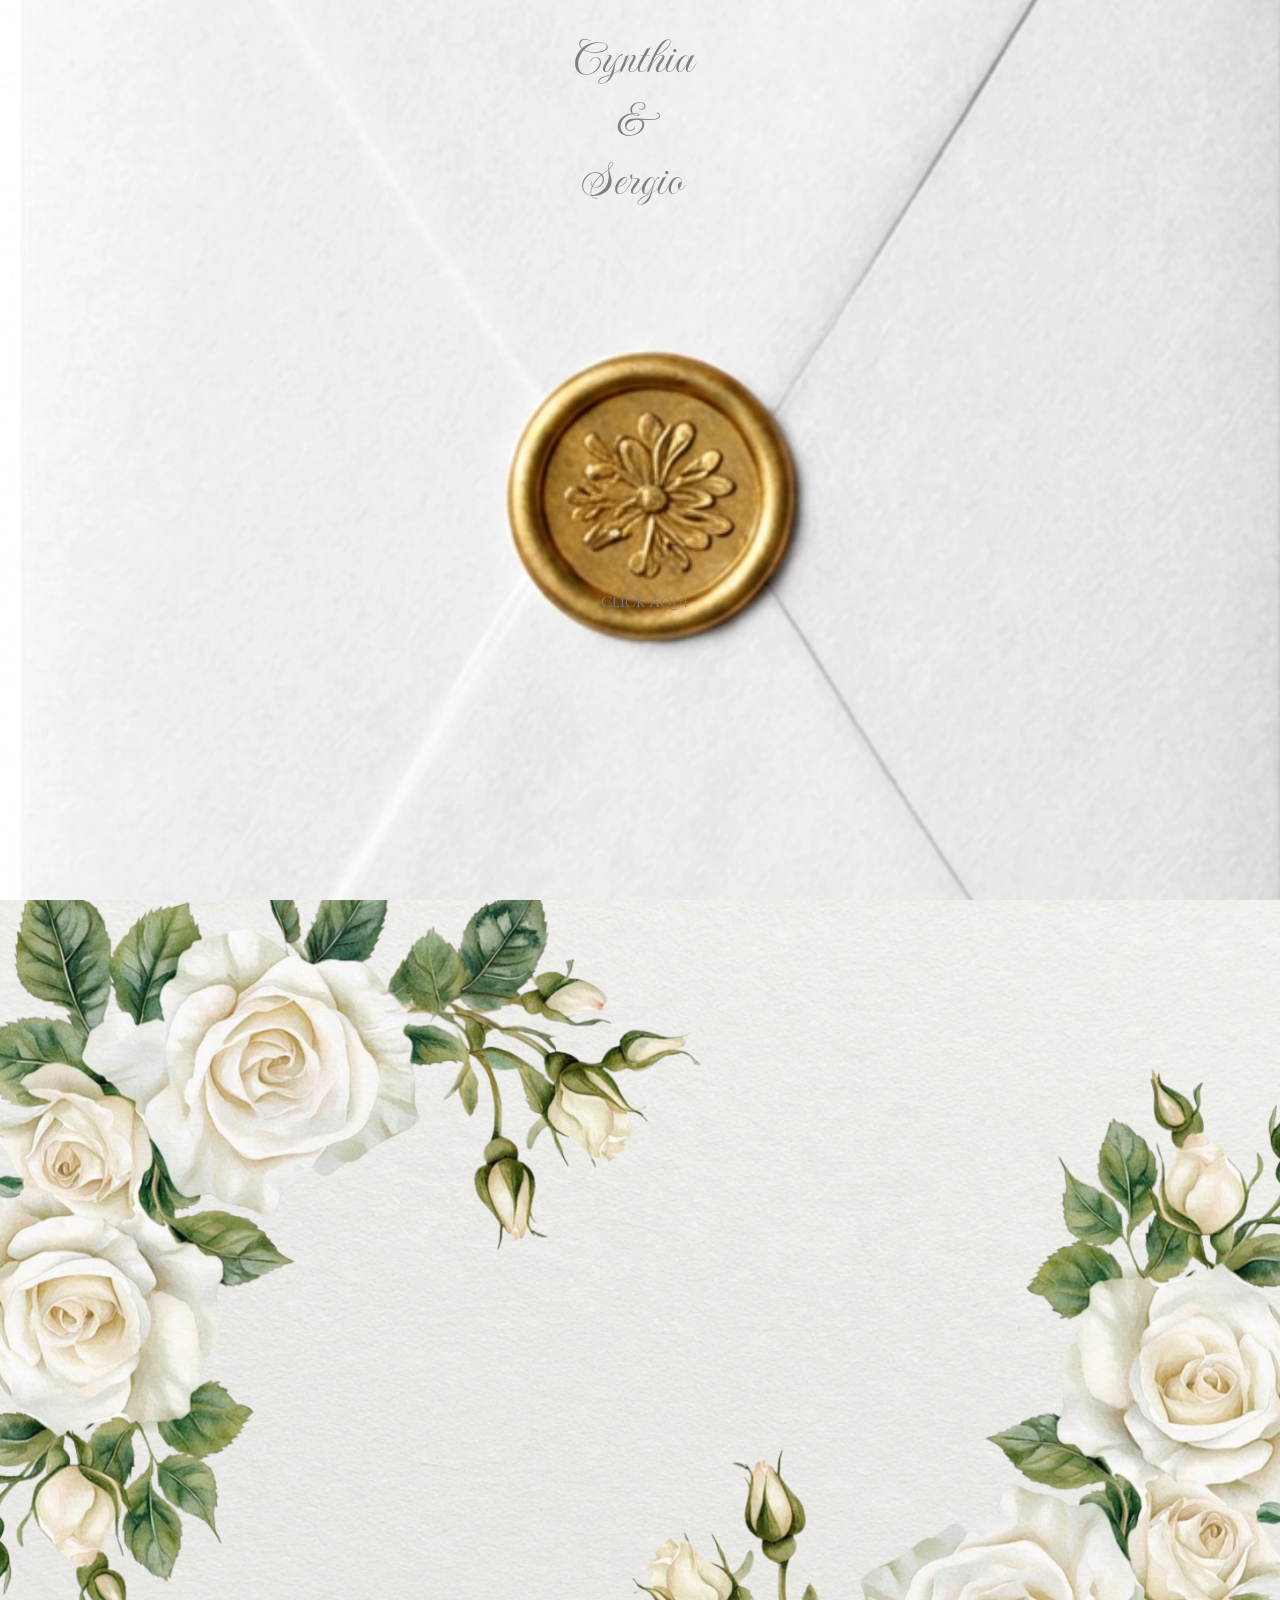
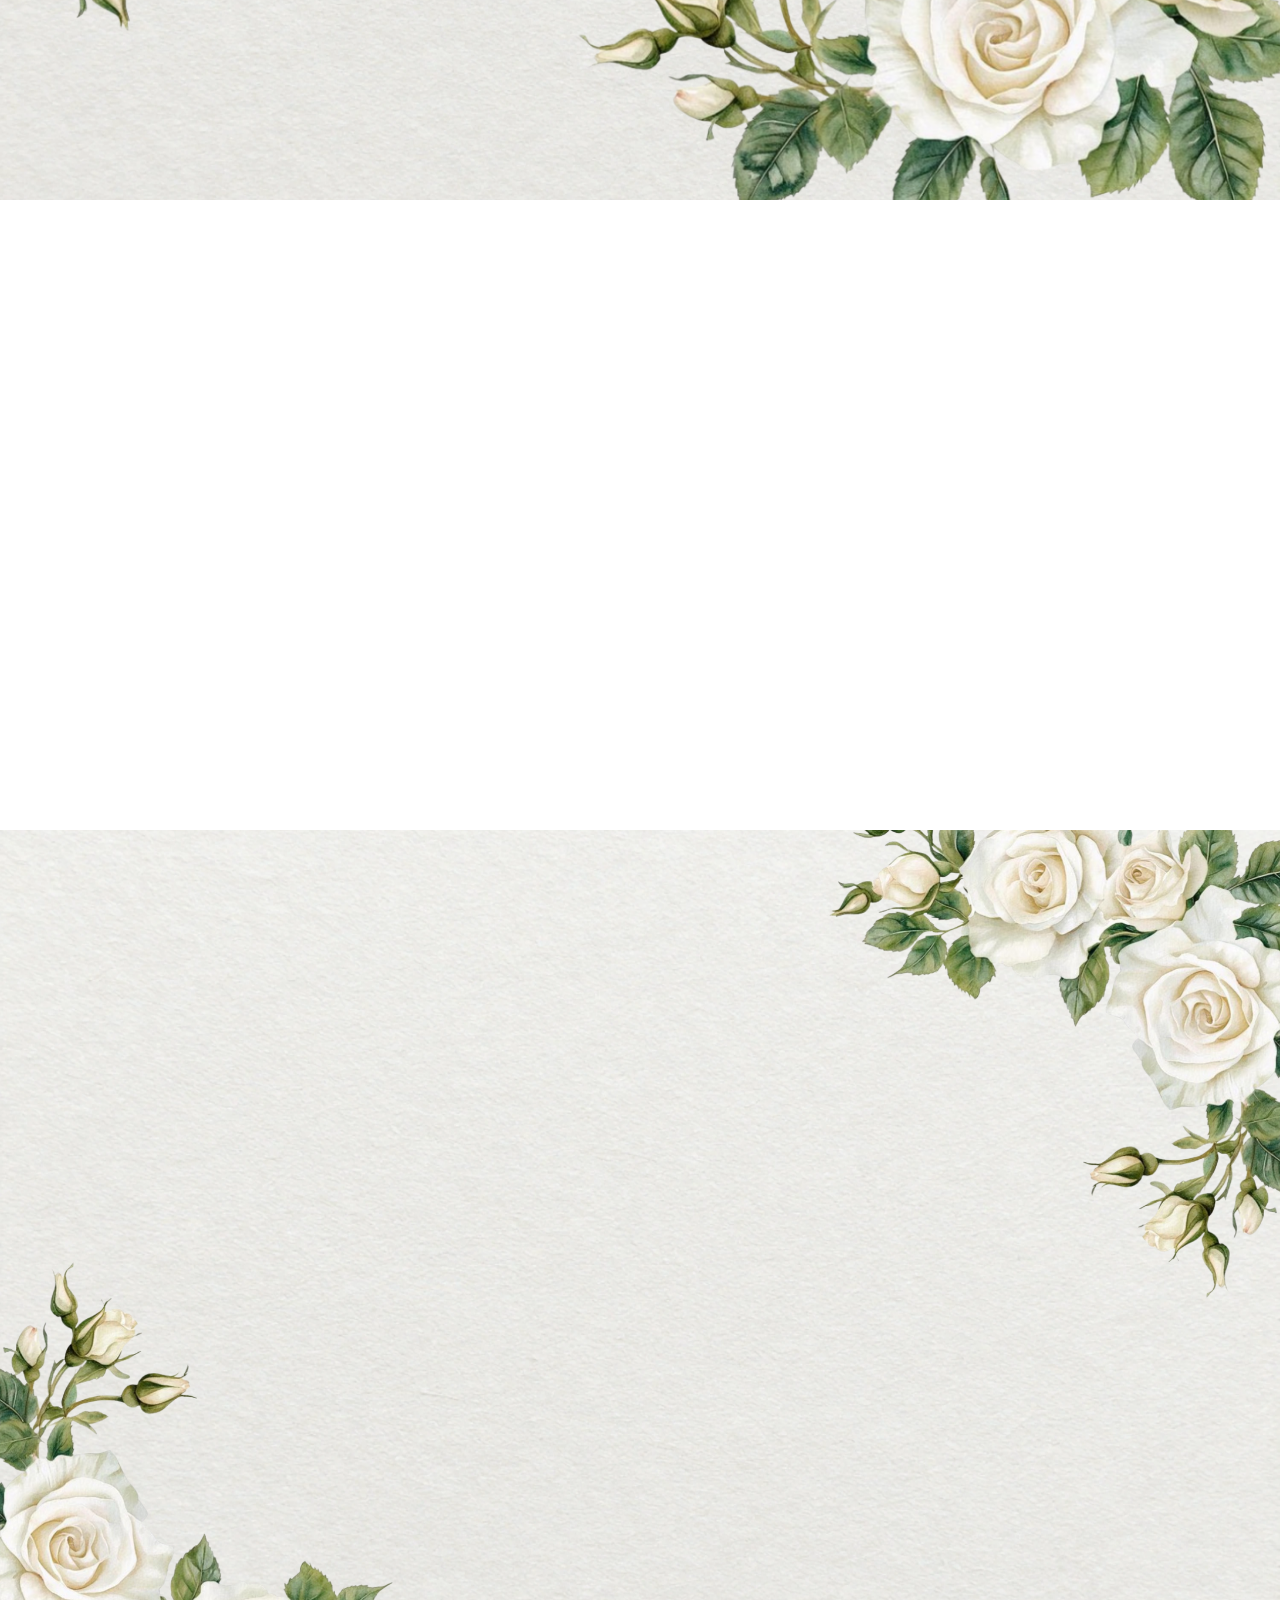
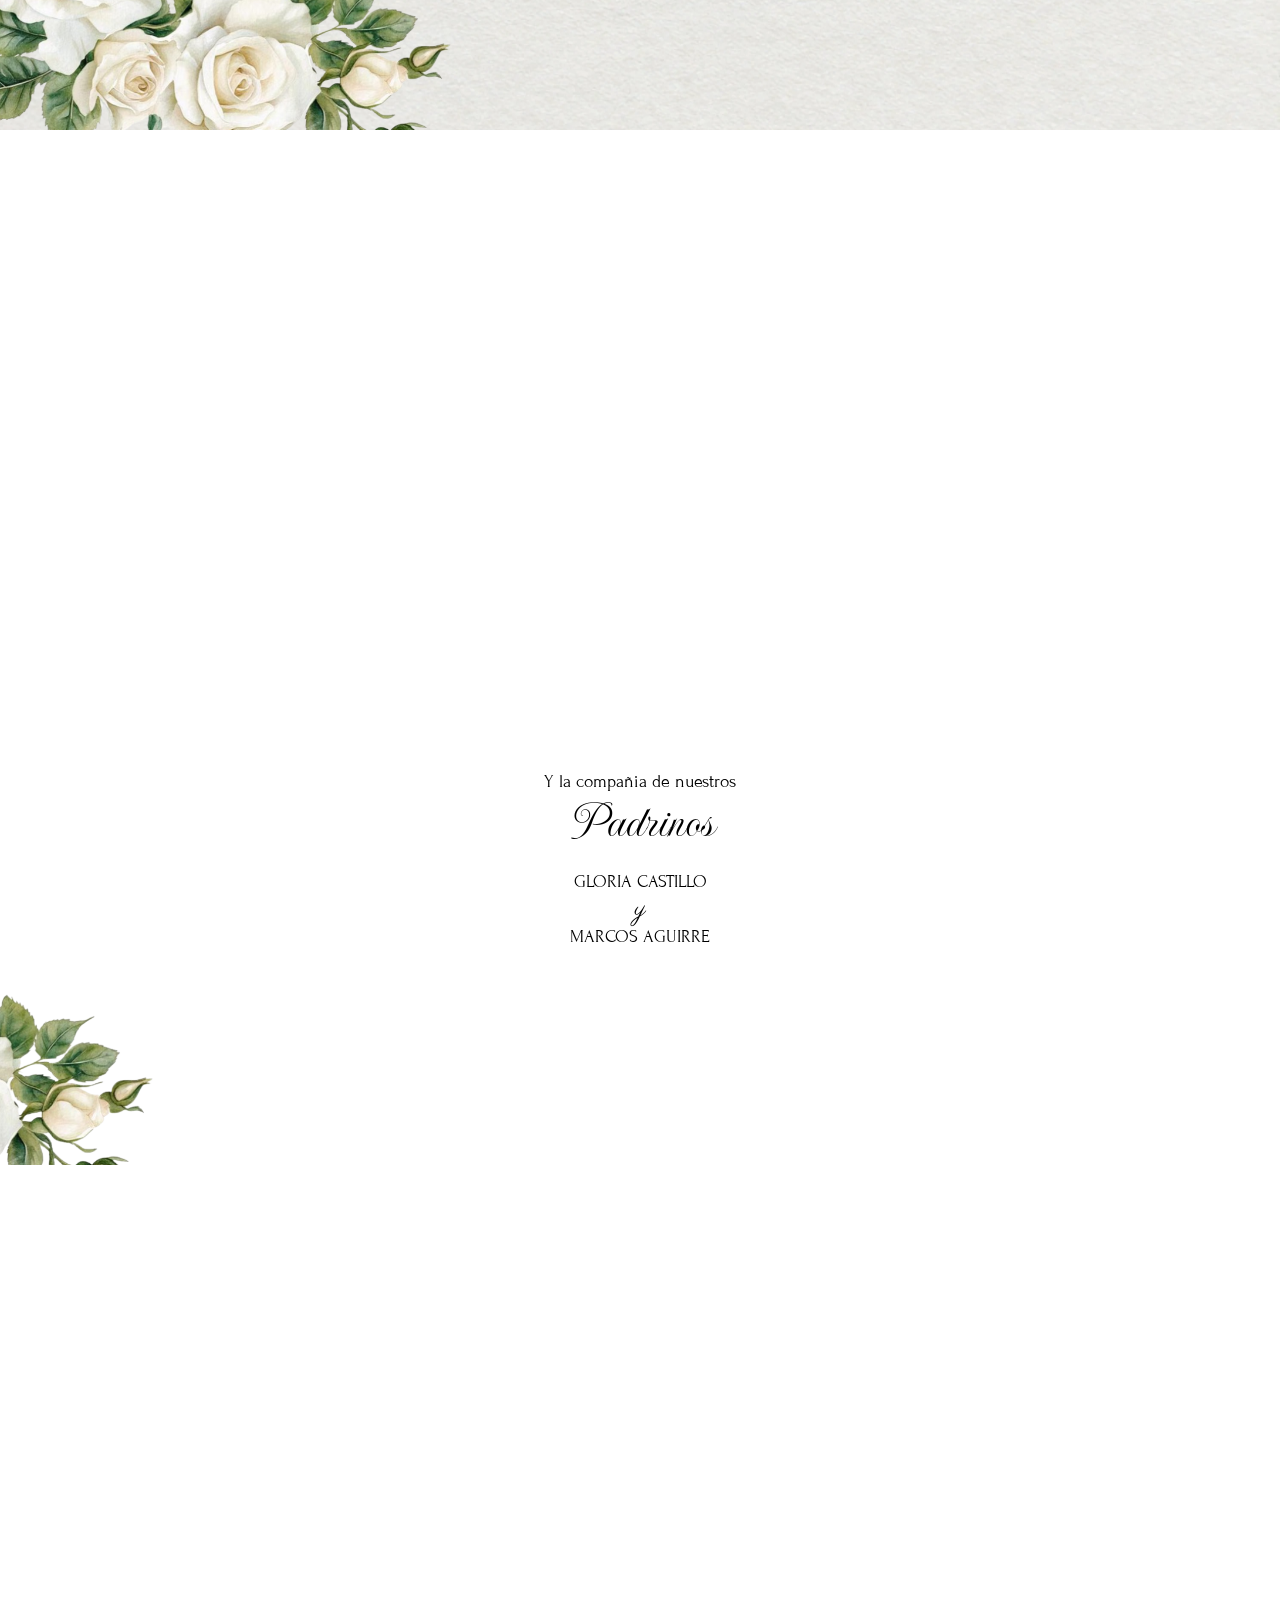
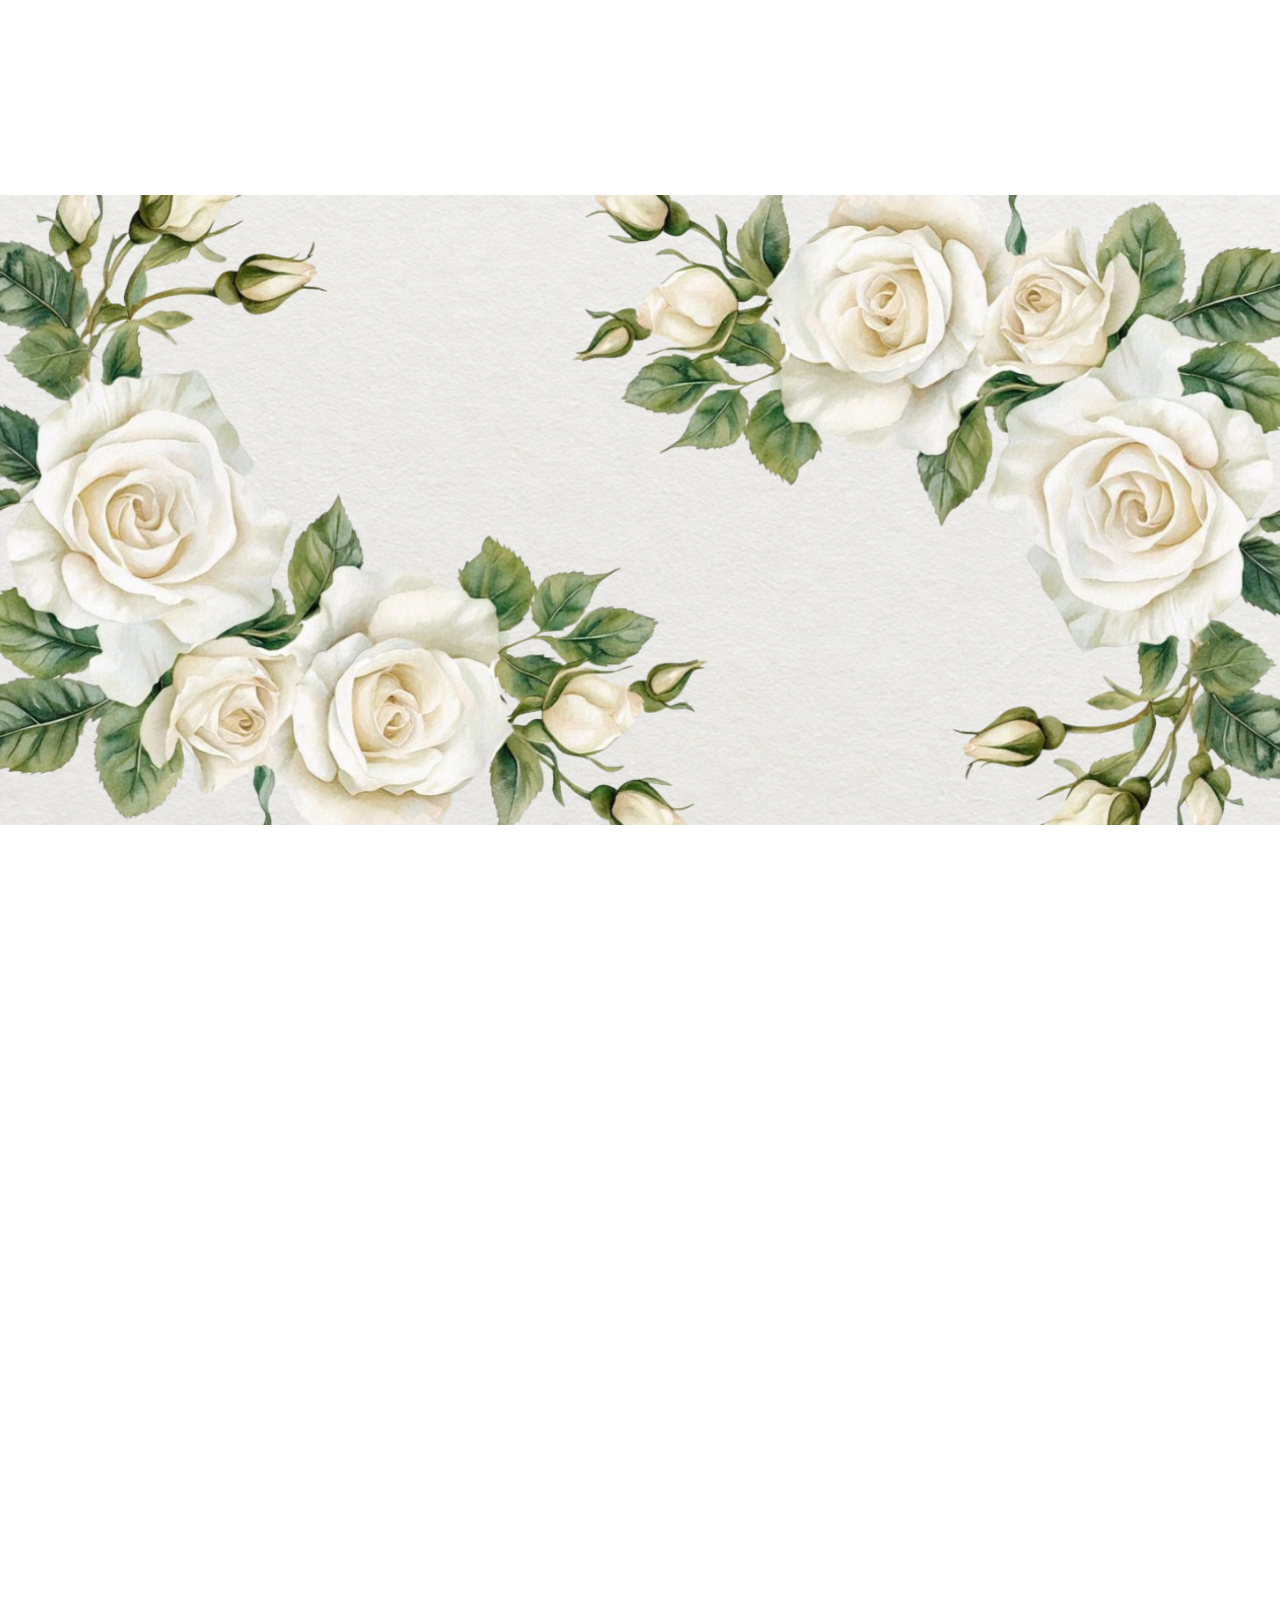
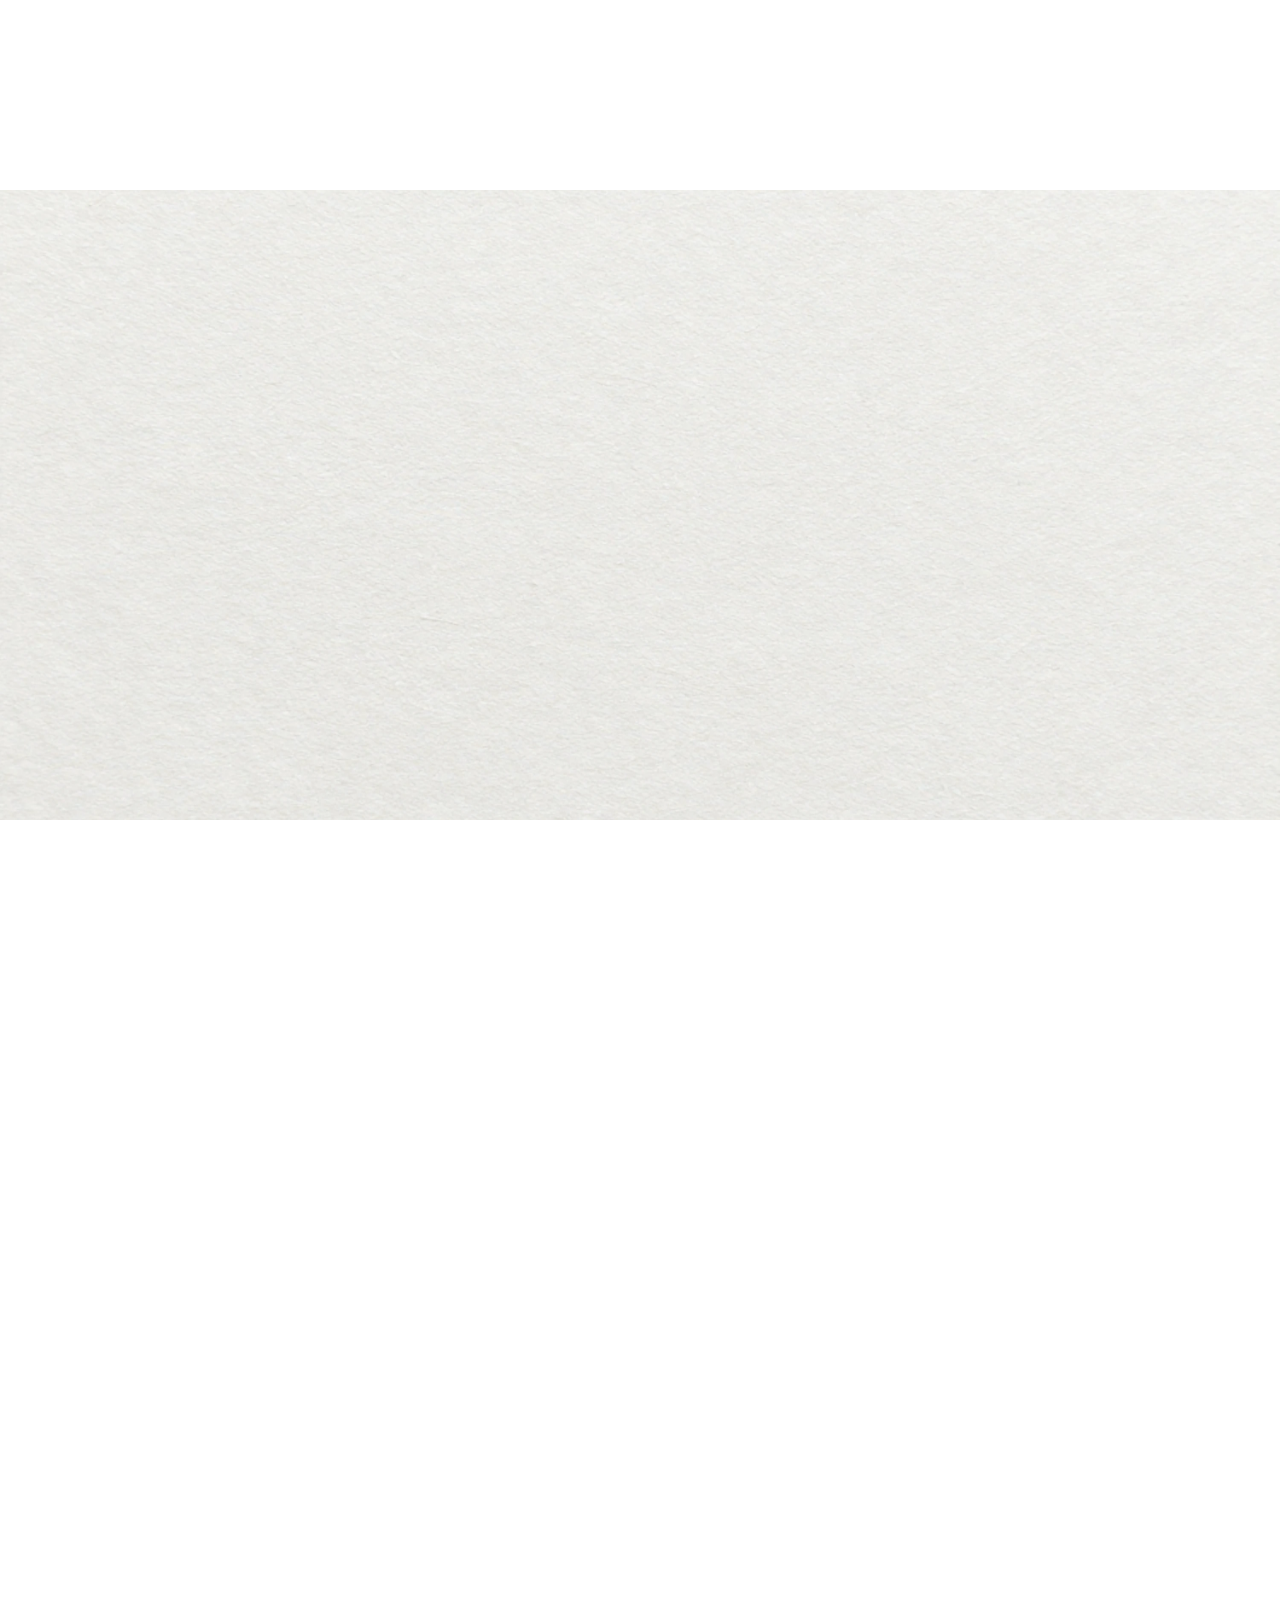
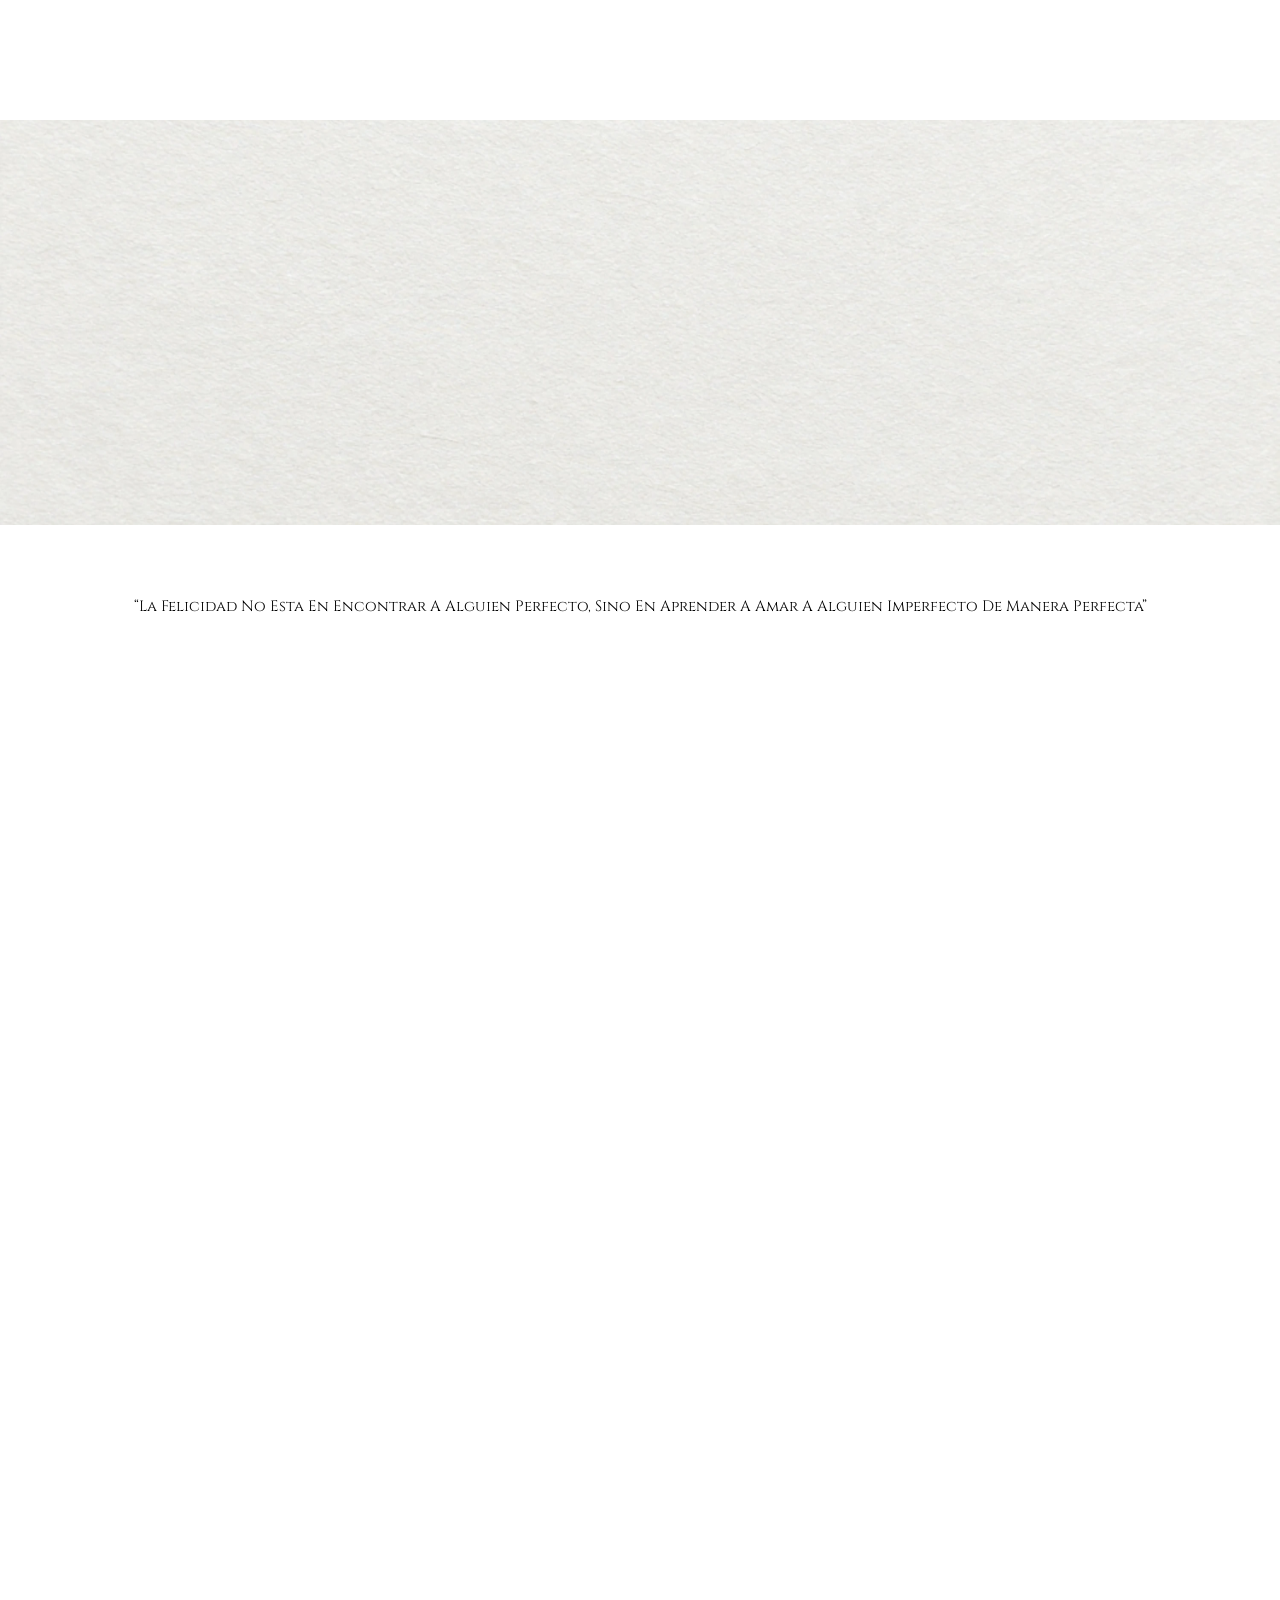
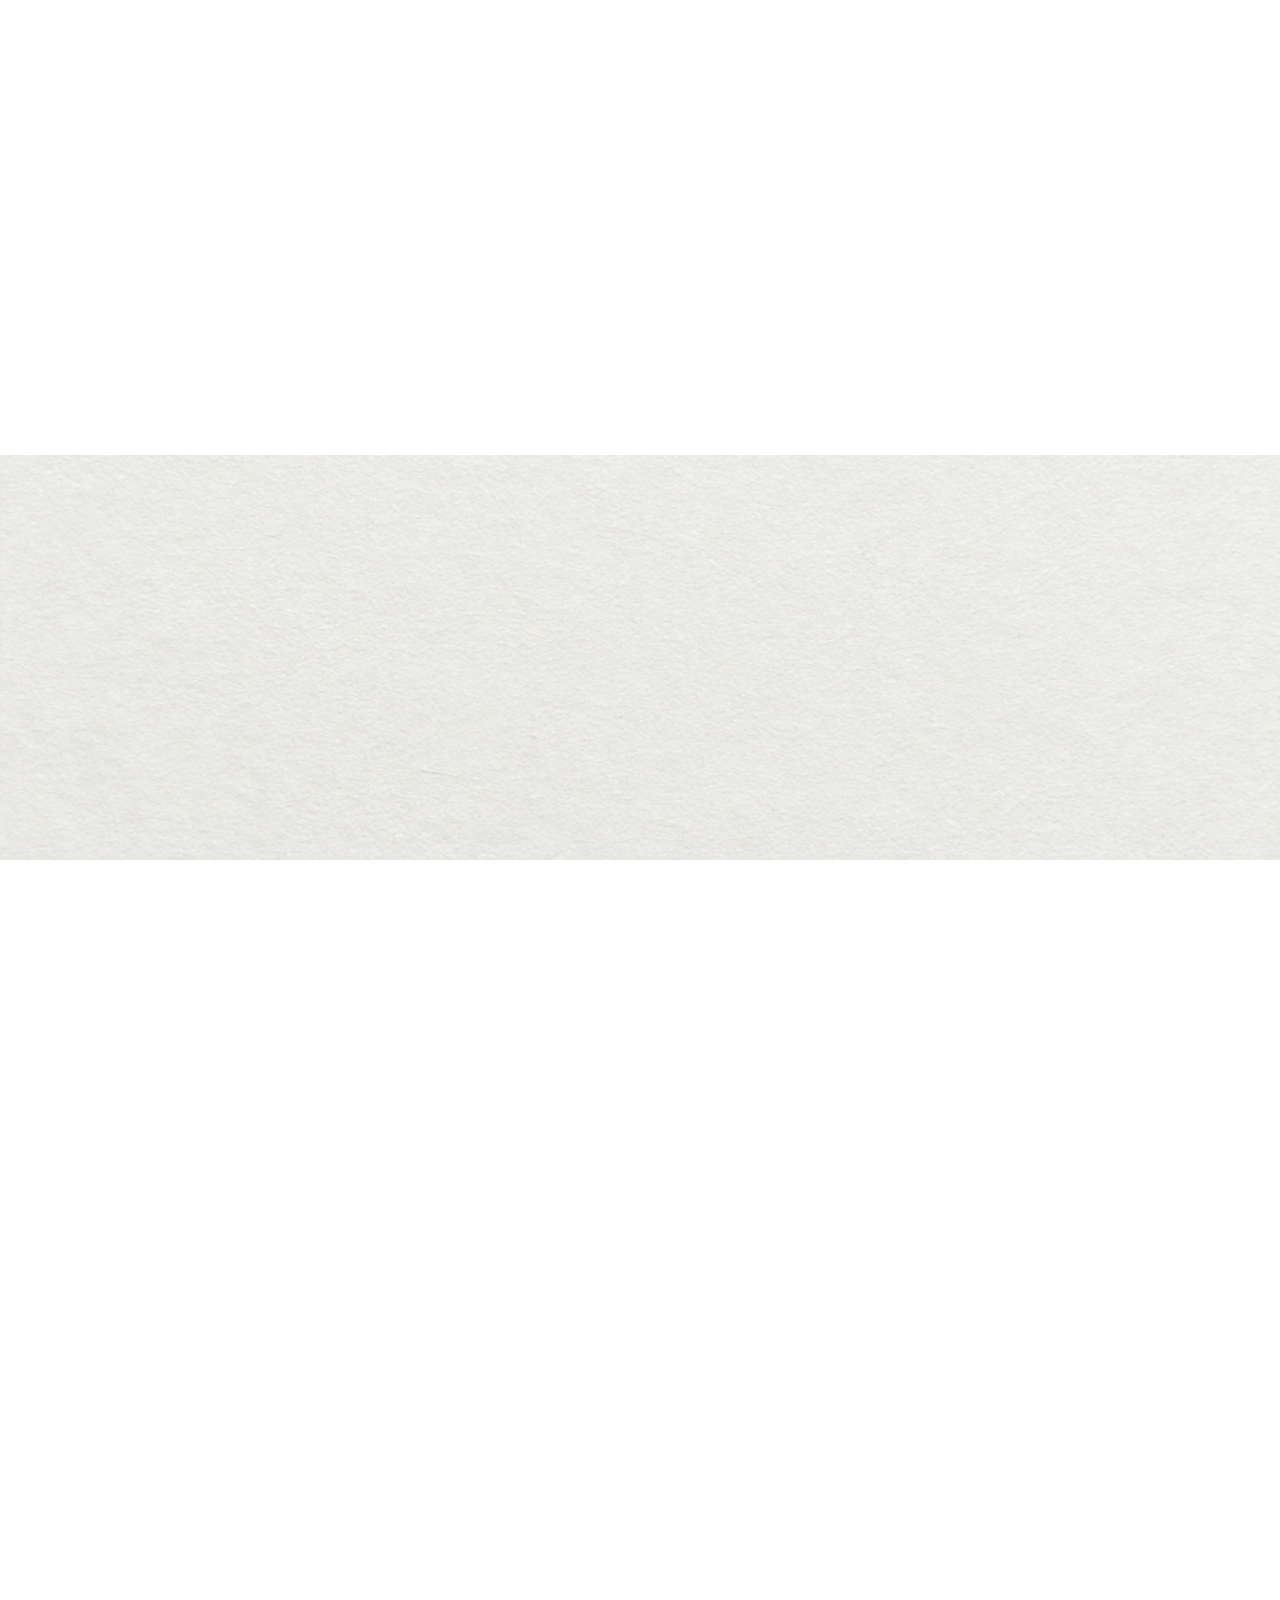
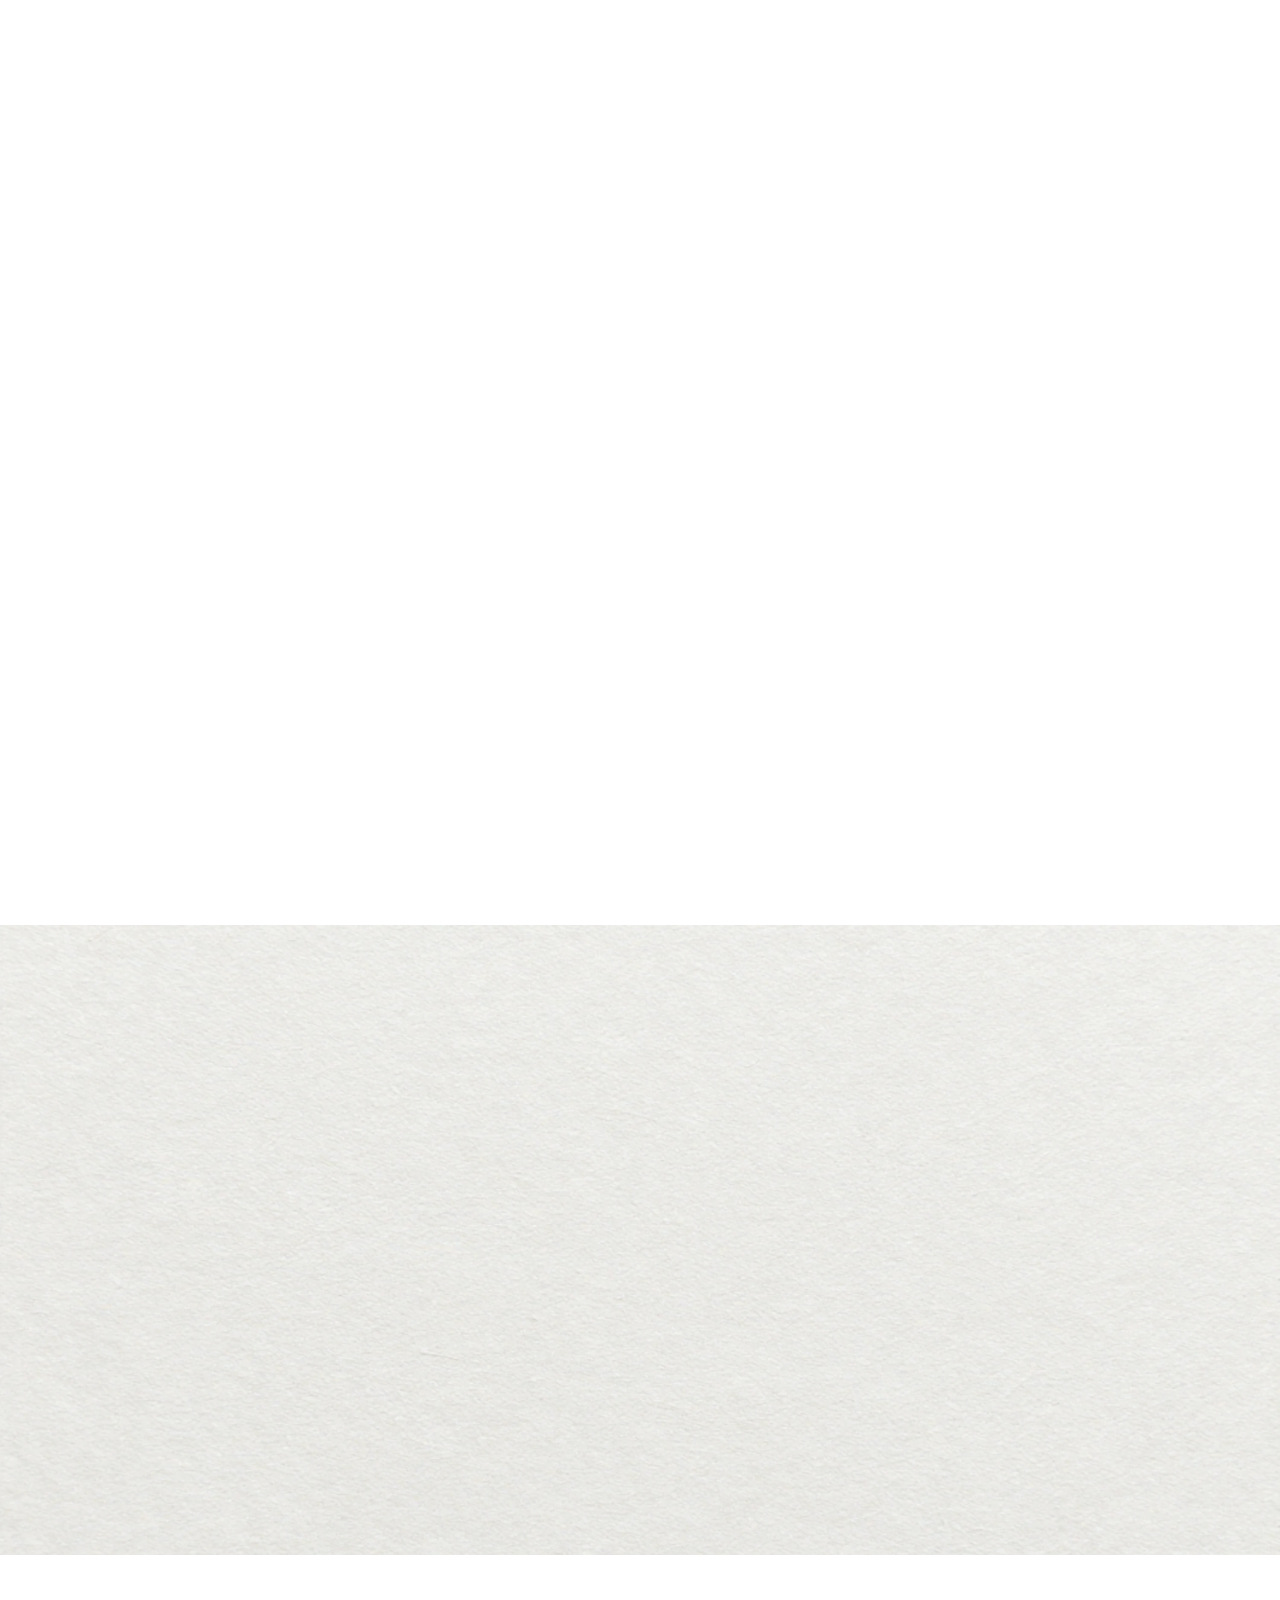
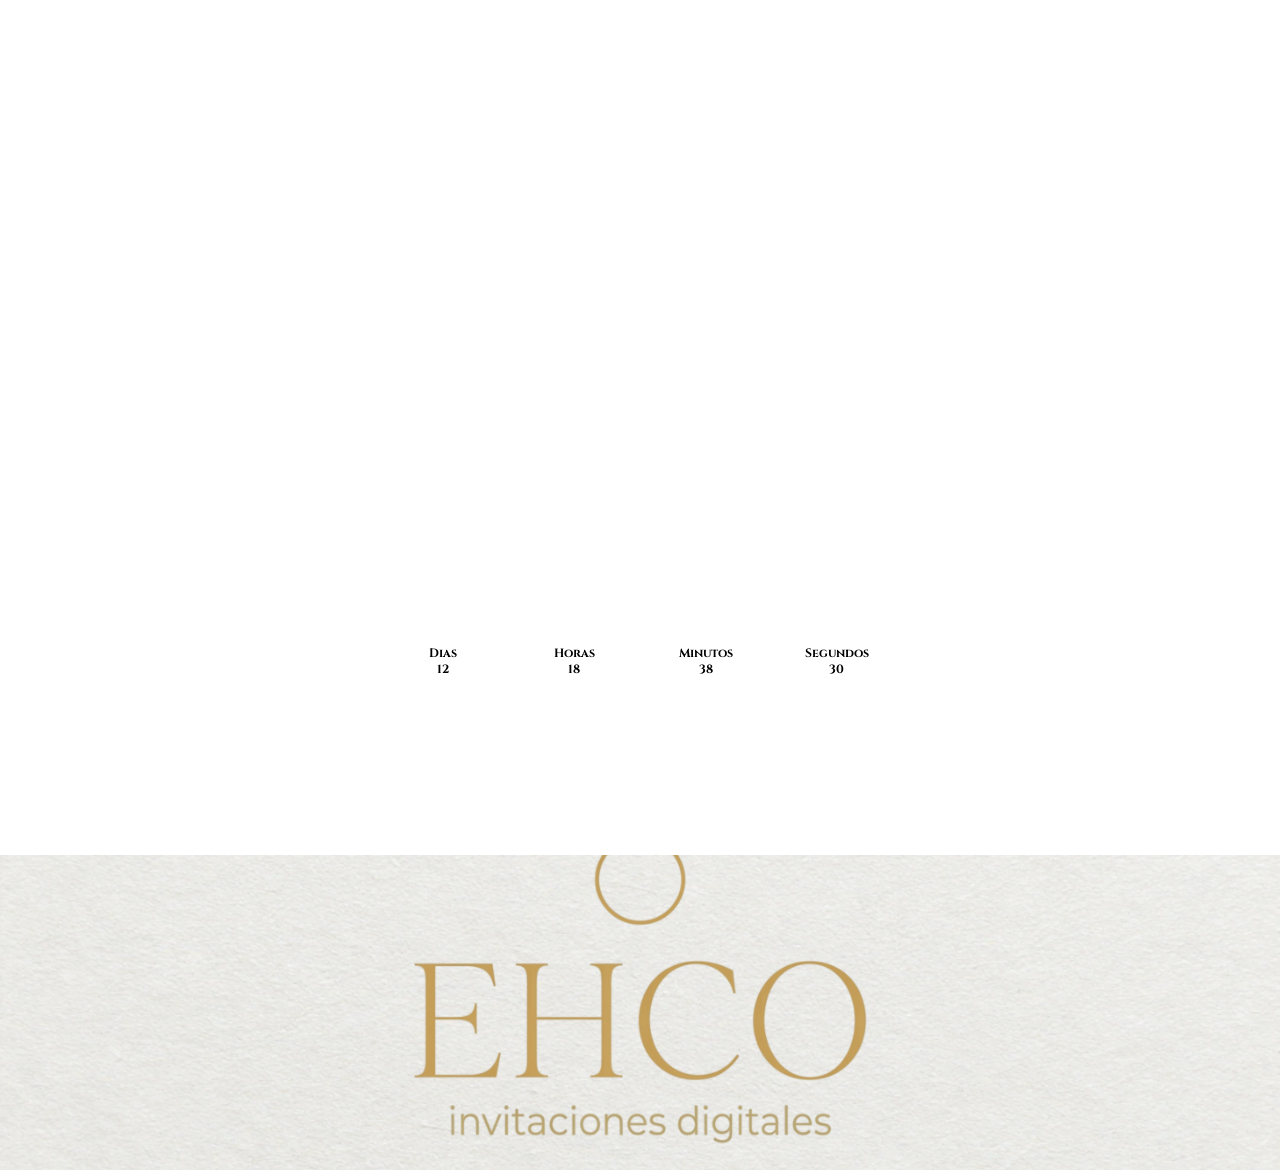
==== commit d4aa5279: "appear" ====
--- a/cynthia-sergio.html
+++ b/cynthia-sergio.html
@@ -104,18 +104,21 @@
             <p class="forum black fs-18">MARCOS AGUIRRE</p>
         </div>
 
-        
-        
         <img class="imagen-grande left-slide" src="cynthia-sergio/img/flowers-white.png" alt="">
     </div>
 
+<!--Seccion 6.5-->
+<div class="contenedor-mediano">
+    <img id="zoom-in-2" src="" alt="">
+</div>
+
 
 
 
 <!--Seccion 7-->
 
     <div class="contenedor-mediano bg main">
-        <img class="imagen-grande" src="cynthia-sergio/img/fecha.jpeg" alt="">
+        <img class="imagen-grande appear" src="cynthia-sergio/img/fecha.jpeg" alt="">
         <img class="imagen-extra-grande top right deg-270" src="cynthia-sergio/img/flowers-white.png" alt="">
         <img class="imagen-extra-grande bottom left deg-90" src="cynthia-sergio/img/flowers-white.png" alt="">
     </div>
@@ -125,38 +128,38 @@
 <!--Seccion 8-->
     <div class="contenedor-chico">
         
-        <div>
+        <div class="appear">
             <img class="imagen-chica" src="cynthia-sergio/img/cruz.png" alt="">
             <p class="imperial black fs-50">Misa</p>
-            <p class="cinzel black fs-15">PARROQUIA INMACULADA CONCEPCION</p>
-            <p class="cinzel black fs-15">Rafaela Rodriguez 6, El Jito,<br>85280 Etchojoa, Son.</p>
+            <p class="cinzel black fs-15">PARROQUIA SAN ISIDRO LABRADOR</p>
+            <p class="cinzel black fs-15">Calle Teresa Vera 102 Centro<br>86300 Comalcalco, Tab.</p>
             <p class="cinzel black fs-15">05:00PM</p>
-            <button class="button cinzel black"><a href="https://maps.app.goo.gl/ZY2rCdNDNii6emWr8" target="_blank">click aqui</a></button>
+            <button class="button cinzel black"><a href="https://maps.app.goo.gl/b2v4H6ycuijh67E57" target="_blank">click aqui</a></button>
             
         </div>
     </div>
 
 
 
+
 <!--Seccion 9-->
-<div class="contenedor-chico">
-    <img id="zoom-in-2" src="Kari-Rafa/img/010 .jpg" alt="">
+<div class="contenedor-mediano">
+    <img id="zoom-in-2" src="" alt="">
 </div>
 
 
 <!--Seccion 10-->
 <div class="contenedor-mediano bg bg1">
         
-    <div>
+    <div class="appear">
         <img class="imagen-grande" src="Kari-Rafa/img/losa.png" alt="">
         <p class="imperial black fs-50">Recepcion</p>
-        <p class="cinzel black fs-15">Palapa La Victoria <br> Calle 20 de Noviembre,<br>Plutarco Elias Calles <br>86170 Villahermosa, TAB</p>
+        <p class="cinzel black fs-15">Casa Mari<br>Carretera a Independencia <br> km 5 R/Anorte 1ra Sección<br>86670 TAB</p>
         <p class="cinzel black fs-15">07:00PM</p>
-        <button class="button-bg cinzel black"><a href="https://maps.app.goo.gl/QDKrQtoynBu63t4M9" target="_blank">CLICK AQUI</a></button>
-        
-    </div>
-    <img class="imagen-mediana deg-270 top right" src="cynthia-sergio/img/flowers-white.png" alt="">
-    <img class="imagen-mediana deg-90 bottom left" src="cynthia-sergio/img/flowers-white.png" alt="">
+        <button class="button-bg cinzel black"><a href="https://maps.app.goo.gl/4SZPfbYB72EwV62HA" target="_blank">CLICK AQUI</a></button>
+        
+    </div>
+
 </div>
 
 <!--Seccion 11-->
@@ -165,19 +168,14 @@
 
 <!--Seccion 12-->
     <div class="contenedor-mediano bg main">
-        <div>
+        <div class="appear">
             <p class="imperial black fs-50">Mesa de regalos</p><br>
             <p class="forum black fs-20">"Su presencia es nuestro mayor regalo. <br> Pero si aun así quieren consentirnos, <br> pueden consultar nuestra mesa de regalos"</p>
             <p><br></p>
             <img class="imagen-grande" src="Kari-Rafa/img/liverpool.png" alt="">
             <br><p class="cinzel black fs-15">NUMERO DE EVENTO:</p><br>
-            <P class="cinzel black fs-15">51980977</P><br><br>
-
-
-            <p class="forum black fs-20">“También hemos seleccionado algunas <br> sugerencias para nuestro nuevo hogar <br> en Amazon México."</p>
-            <p><br></p>
-            <a href="https://www.amazon.com.mx/wedding/guest-view/JQ2LMXZ1VRI8"><img class="imagen-mediana" src="Kari-Rafa/img/amazon.png" alt=""></a>
-    
+            <P class="cinzel black fs-15">0000000</P><br><br>
+
         </div>
     </div>
 
@@ -185,18 +183,18 @@
     <div class="contenedor-grande bg img2"></div>
 <!--Seccion 14-->
    <div class="contenedor-chico bg main">
-        <div>
-            <img class="imagen-chica" src="Kari-Rafa/img/sobre-corazon.png" alt="">
+        <div class="appear">
+            <img class="imagen-chica" src="cynthia-sergio/img/sobre-corazon.png" alt="">
             <p class="anaheim black fs-20">Si no tienes tiempo o no sabes <br> que regalarnos...</p>
             <p class="imperial black fs-50">Lluvia de sobres</p>
-            <img class="imagen-jumbo" src="Kari-Rafa/img/sobre.png" alt="">
+            <img class="imagen-jumbo" src="cynthia-sergio/img/sobre.png" alt="">
         </div>
    </div>
 <!--Seccion 15-->
     <div class="contenedor-grande bg img3">
         <div class="texto-en-imagen cinzel black fs-15">“La felicidad no esta en encontrar a alguien perfecto, sino en aprender a amar a alguien imperfecto de manera perfecta”</div>
     </div>
-<!--Seccion 16-->
+<!--Seccion 16
     <div class="contenedor-extra-chico bg main">
         <div>
             <p class="forum black fs-18">O si deseas puedes hacer tu regalo <br> a la siguiente cuenta:</p><br>
@@ -205,19 +203,20 @@
             <P class="cinzel black fs-15">4043 1300 1935 8916</P>
         </div>
     </div>
+-->
+
+
 <!--Seccion 17-->
 <div class="contenedor-mediano">
-    <img id="zoom-out-2" src="Kari-Rafa/img/054.jpg" alt="">
+    <img id="zoom-out-2" src="" alt="">
 </div>
 <!--Seccion 18-->
 <div class="contenedor-chico bg main">
-    <div>
-        <img class="imagen-mediana" src="Kari-Rafa/img/gancho.png" alt="">
+    <div class="appear">
+        <img class="imagen-mediana" src="cynthia-sergio/img/gancho.png" alt="">
         <p class="imperial black fs-50">Codigo de vestimenta</p>
         <p class="cinzel black fs-20">FORMAL</p><br>
-        <P class="forum black fs-18">Agradecemos evitar los siguientes colores</P><br>
-        <P class="forum black fs-18">Damas: Rojo intenso, blanco, beige <br>  champagne, nude, plateado y dorado</P>
-        <br><P class="forum black fs-18">Caballeros: Azul </P>
+        <P class="forum black fs-18">El color blanco esta reservado para la novia</P><br>
         
     </div>
 </div>
@@ -231,13 +230,12 @@
 <!--Seccion 20-->
 
 <div class="contenedor-chico bg bg1">
-    <div>
-        <img class="imagen-chica" src="Kari-Rafa/img/no-kids.png" alt="">
+    <div class="appear">
+        <img class="imagen-chica" src="cynthia-sergio/img/no-kids.png" alt="">
         <p class="cinzel black fs-20">No niños</p><br>
         <p class="anaheim black fs-5">Adoramos a sus hijos, pero hoy queremos que <br> disfruten de una noche de fiesta solo para adultos</p>
     </div>
-    <img class="imagen-mediana deg-270 top right" src="cynthia-sergio/img/flowers-white.png" alt="">
-    <img class="imagen-mediana deg-90 bottom left" src="cynthia-sergio/img/flowers-white.png" alt="">
+
 </div>
 <!--Seccion 21-->
 <div class="contenedor-mediano bg img7">
@@ -249,20 +247,20 @@
 <!--Seccion 22-->
 
 <div class="contenedor-mediano bg main">
-    <div>
-        <img class="imagen-chica" src="Kari-Rafa/img/check.png" alt="">
+    <div class="appear">
+        <img class="imagen-chica" src="cynthia-sergio/img/check.png" alt="">
         <p class="imperial black fs-50">Confirma tu asistencia</p>
         <p><br><br></p>
         <p class="anaheim black fs-15"> Al dar click en el boton ecribe tu nombre completo y el <br> de tus acompañantes para agregarte a nuestra lista de invitados.</p>
-        <button class="button cinzel black"><a href="https://docs.google.com/forms/d/e/1FAIpQLSdJBKLsX7voGZj5PR9J-Li6R71xI9f-EENSNxwW7a6JtZ3few/viewform" target="_blank">Click aqui</a></button>
+        <button class="button cinzel black"><a href="" target="_blank">Click aqui</a></button>
     </div>
 </div>
 
 <!--Seccion 23-->
 <div class="contenedor-grande bg img6">
     <div class="Counter-contenedor">
-        <p class="anaheim black fs-20 texto-en-imagen">Te esperamos con mucho cariño...</p>
-        <p class="imperial black texto-en-imagen">!No faltes!</p><br><br><br><br>
+        <p class="anaheim black fs-20 texto-en-imagen appear">Te esperamos con mucho cariño...</p>
+        <p class="imperial black texto-en-imagen appear">!No faltes!</p><br><br><br><br>
         <div class="counter">
             <div class="box">
                 <div class="cinzel black fs-12">  Dias  </div>
@@ -334,6 +332,6 @@
 
     <script src="https://unpkg.co/gsap@3/dist/gsap.min.js"></script>
     <script src="https://unpkg.com/gsap@3/dist/ScrollTrigger.min.js"></script>
-    <script src="script.js"></script>
+    <script src="cynthia-sergio.js"></script>
 </body>
 </html>
